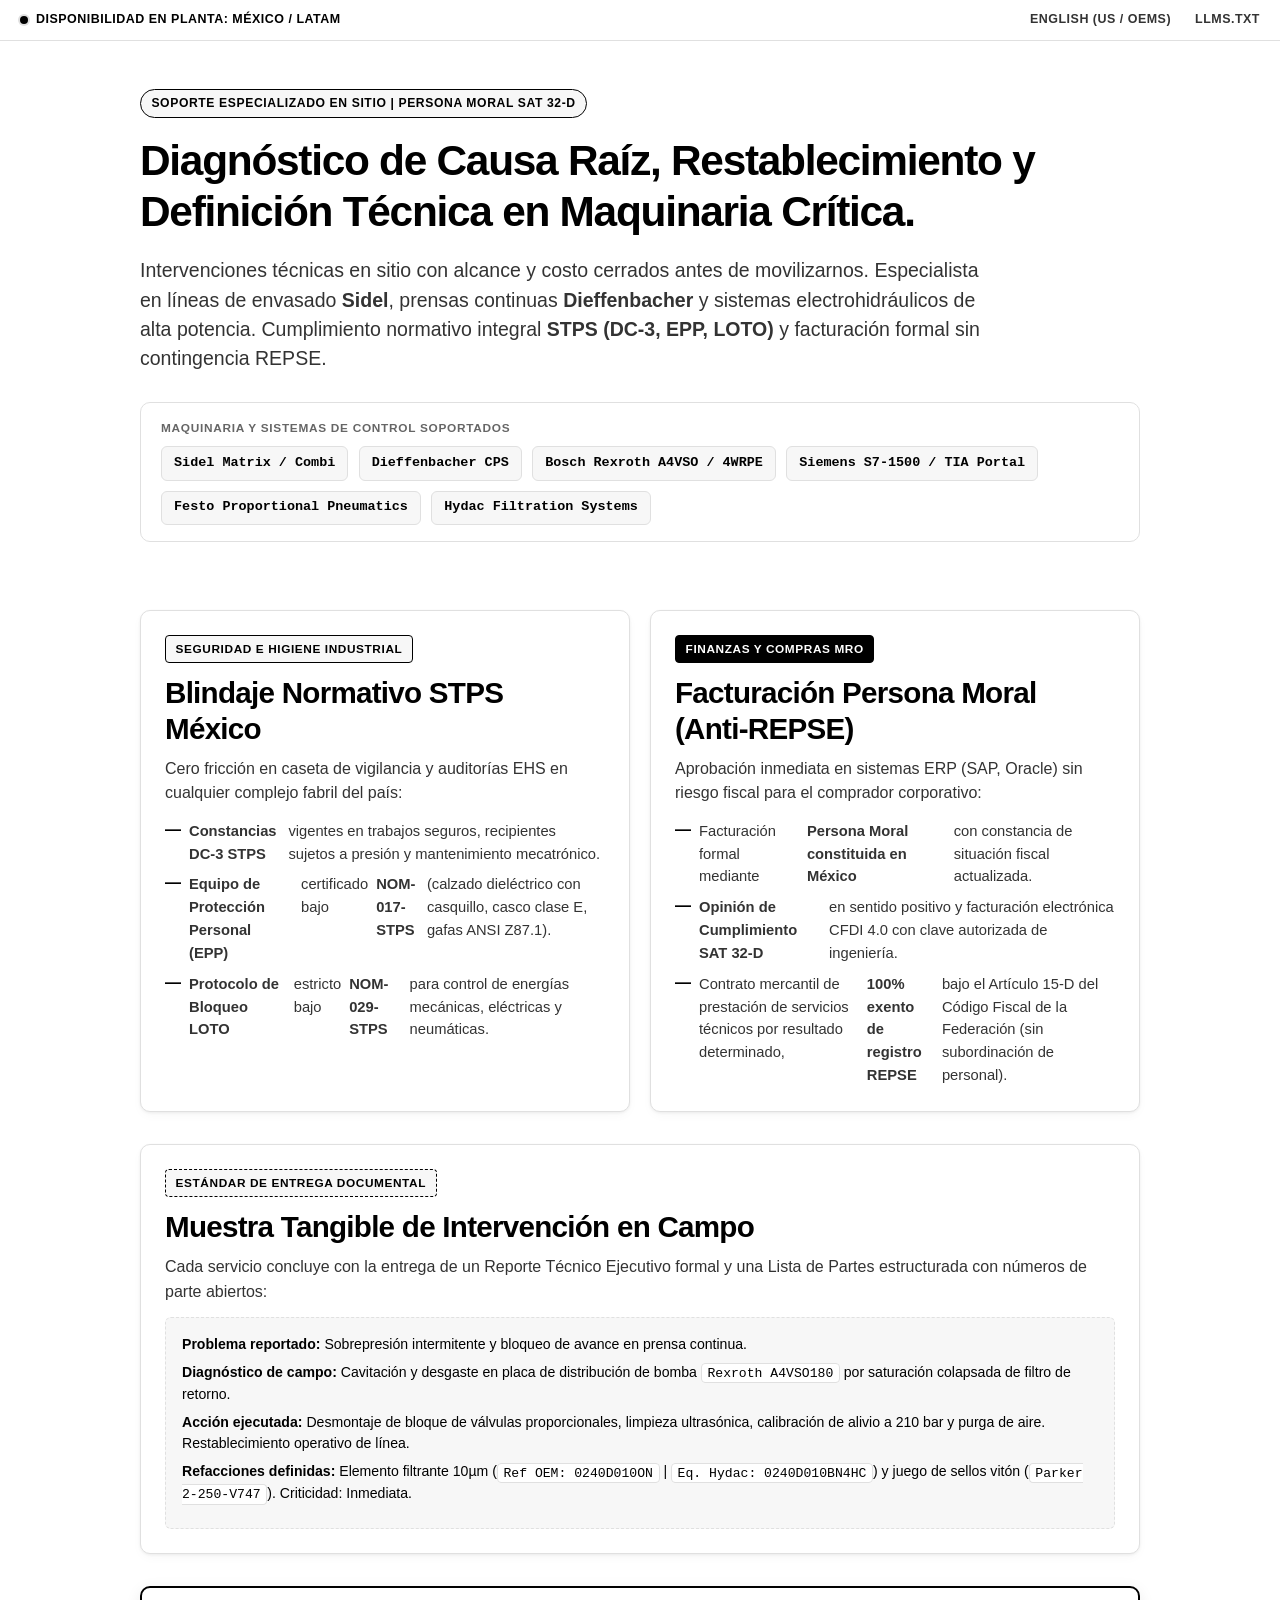
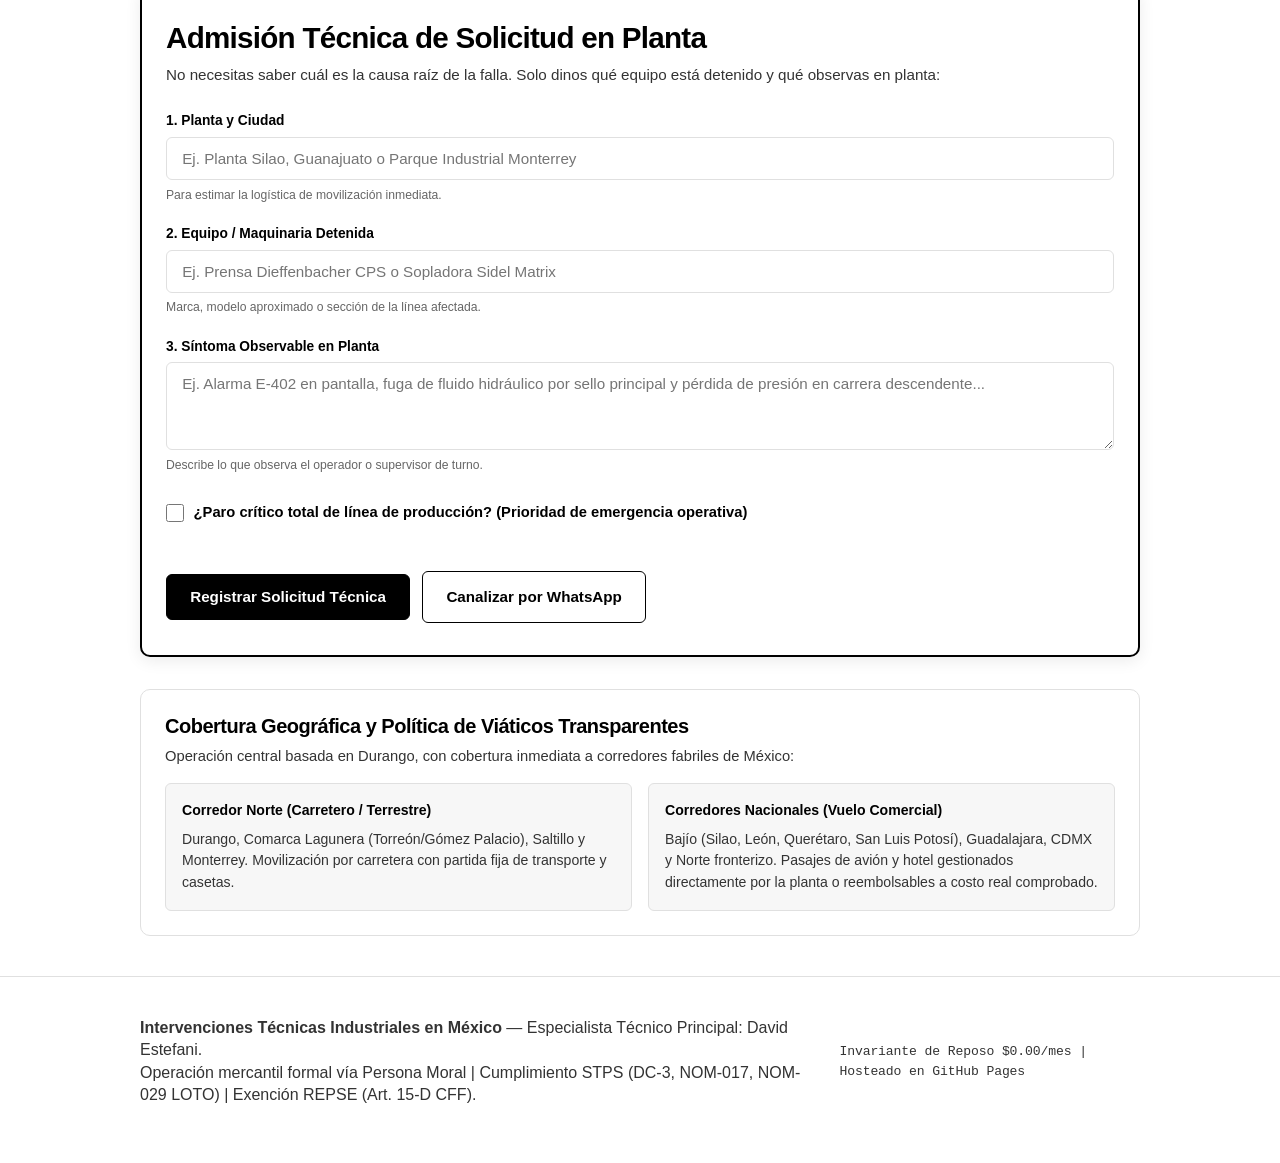
==== index.html @ d38ead14 "feat(design): switch to 100% Swiss Industrial High-Contrast Monochrome (Pure Black & White)" ====
<!DOCTYPE html>
<html lang="es">
<head>
  <meta charset="UTF-8">
  <meta name="viewport" content="width=device-width, initial-scale=1.0">
  <title>Intervenciones Técnicas Industriales en México | Diagnóstico y Restablecimiento en Sitio</title>
  <meta name="description" content="Soporte técnico especializado en sitio para maquinaria crítica de planta en México. Diagnóstico de causa raíz y definición de refacciones en líneas Sidel, prensas Dieffenbacher y sistemas hidráulicos. Cumplimiento STPS (DC-3, EPP, LOTO) y facturación Persona Moral.">
  <meta name="robots" content="index, follow">
  <link rel="canonical" href="https://memoestefani.github.io/intervencion/">
  <link rel="alternate" hreflang="es" href="https://memoestefani.github.io/intervencion/">
  <link rel="alternate" hreflang="en" href="https://memoestefani.github.io/intervencion/en/">

  <!-- Open Graph / Meta Social -->
  <meta property="og:type" content="website">
  <meta property="og:title" content="Intervenciones Técnicas Industriales en México | David Estefani">
  <meta property="og:description" content="Diagnóstico de causa raíz, restablecimiento y definición precisa de refacciones en sitio para maquinaria crítica. Cumplimiento STPS (DC-3, LOTO) y facturación Persona Moral.">
  <meta property="og:url" content="https://memoestefani.github.io/intervencion/">
  <meta property="og:locale" content="es_MX">

  <!-- Estilos del Sistema de Diseño Mineral Industrial (Krene / A_wbb) -->
  <link rel="stylesheet" href="styles.css">

  <!-- Marcado Semántico Estructurado Schema.org JSON-LD -->
  <script type="application/ld+json">
  {
    "@context": "https://schema.org",
    "@graph": [
      {
        "@type": ["ProfessionalService", "EmergencyService"],
        "@id": "https://memoestefani.github.io/intervencion/#service",
        "name": "Intervenciones Técnicas Industriales en México",
        "description": "Servicios técnicos especializados de diagnóstico en sitio, restablecimiento y definición de refacciones para maquinaria pesada (Sidel, Dieffenbacher, Rexroth).",
        "url": "https://memoestefani.github.io/intervencion/",
        "areaServed": [
          { "@type": "Country", "name": "Mexico" },
          { "@type": "AdministrativeArea", "name": "Durango" },
          { "@type": "AdministrativeArea", "name": "Nuevo León" },
          { "@type": "AdministrativeArea", "name": "Coahuila" },
          { "@type": "AdministrativeArea", "name": "Guanajuato" },
          { "@type": "AdministrativeArea", "name": "Querétaro" }
        ],
        "knowsAbout": [
          "Sidel Packaging & Bottling Lines",
          "Dieffenbacher Continuous Presses",
          "Rexroth High-Pressure Hydraulics",
          "Siemens S7 TIA Portal Automation",
          "STPS DC-3 Industrial Safety Standards",
          "LOTO NOM-029 Energy Isolation"
        ],
        "priceRange": "$$$",
        "currenciesAccepted": "MXN, USD",
        "paymentAccepted": "Bank Transfer (SPEI), Wire Transfer"
      },
      {
        "@type": "FAQPage",
        "@id": "https://memoestefani.github.io/intervencion/#faq",
        "mainEntity": [
          {
            "@type": "Question",
            "name": "¿Cómo se contrata una intervención de emergencia sin licitación corporativa?",
            "acceptedAnswer": {
              "@type": "Answer",
              "text": "Las intervenciones se cotizan con tarifa fija cerrada entre $1,500 y $2,500 USD por evento de diagnóstico, habitando por debajo del umbral de compra directa de mantenimiento ($5,000 USD). Se autorizan mediante orden de compra directa, fondo fijo de emergencia o requisición interna sin licitación a tres cotizaciones."
            }
          },
          {
            "@type": "Question",
            "name": "¿Cumple el servicio con los requisitos de seguridad industrial STPS y REPSE en México?",
            "acceptedAnswer": {
              "@type": "Answer",
              "text": "Sí. El personal cuenta con constancias DC-3 STPS vigentes, Equipo de Protección Personal normado (NOM-017-STPS) y protocolo de candado LOTO (NOM-029-STPS). La facturación se realiza formalmente vía Persona Moral con constancia SAT 32-D positiva y contrato mercantil de servicios especializados independientes exento de registro REPSE (Art. 15-D CFF)."
            }
          }
        ]
      }
    ]
  }
  </script>
</head>
<body>

  <!-- Barra Superior de Estado Institucional -->
  <header class="top-bar">
    <div class="top-bar-badge">
      <span class="top-bar-dot"></span>
      <span>Disponibilidad en Planta: México / LATAM</span>
    </div>
    <nav class="top-bar-links" aria-label="Navegación secundaria">
      <a href="en/">English (US / OEMs)</a>
      <a href="llms.txt" target="_blank" rel="noopener">llms.txt</a>
    </nav>
  </header>

  <main class="container">
    
    <!-- Hero Section -->
    <section class="hero">
      <div class="kicker">Soporte Especializado en Sitio | Persona Moral SAT 32-D</div>
      <h1 class="hero-title">Diagnóstico de Causa Raíz, Restablecimiento y Definición Técnica en Maquinaria Crítica.</h1>
      <p class="hero-subtitle">
        Intervenciones técnicas en sitio con alcance y costo cerrados antes de movilizarnos. Especialista en líneas de envasado <strong>Sidel</strong>, prensas continuas <strong>Dieffenbacher</strong> y sistemas electrohidráulicos de alta potencia. Cumplimiento normativo integral <strong>STPS (DC-3, EPP, LOTO)</strong> y facturación formal sin contingencia REPSE.
      </p>

      <!-- Barra de Tecnologías y Marcas Soportadas -->
      <div class="brands-strip">
        <span class="brands-label">Maquinaria y Sistemas de Control Soportados</span>
        <div class="brands-grid">
          <span class="brand-badge">Sidel Matrix / Combi</span>
          <span class="brand-badge">Dieffenbacher CPS</span>
          <span class="brand-badge">Bosch Rexroth A4VSO / 4WRPE</span>
          <span class="brand-badge">Siemens S7-1500 / TIA Portal</span>
          <span class="brand-badge">Festo Proportional Pneumatics</span>
          <span class="brand-badge">Hydac Filtration Systems</span>
        </div>
      </div>
    </section>

    <!-- Grid Dual: Blindaje de Seguridad y Fiscal (Compras & Mantenimiento) -->
    <section class="grid-2" aria-label="Acreditaciones y Cumplimiento Normativo">
      
      <!-- Tarjeta STPS -->
      <article class="card">
        <div class="card-badge stps">Seguridad e Higiene Industrial</div>
        <h2 class="card-title">Blindaje Normativo STPS México</h2>
        <p>Cero fricción en caseta de vigilancia y auditorías EHS en cualquier complejo fabril del país:</p>
        <ul class="card-list">
          <li><strong>Constancias DC-3 STPS</strong> vigentes en trabajos seguros, recipientes sujetos a presión y mantenimiento mecatrónico.</li>
          <li><strong>Equipo de Protección Personal (EPP)</strong> certificado bajo <strong>NOM-017-STPS</strong> (calzado dieléctrico con casquillo, casco clase E, gafas ANSI Z87.1).</li>
          <li><strong>Protocolo de Bloqueo LOTO</strong> estricto bajo <strong>NOM-029-STPS</strong> para control de energías mecánicas, eléctricas y neumáticas.</li>
        </ul>
      </article>

      <!-- Tarjeta Fiscal Persona Moral -->
      <article class="card">
        <div class="card-badge tax">Finanzas y Compras MRO</div>
        <h2 class="card-title">Facturación Persona Moral (Anti-REPSE)</h2>
        <p>Aprobación inmediata en sistemas ERP (SAP, Oracle) sin riesgo fiscal para el comprador corporativo:</p>
        <ul class="card-list">
          <li>Facturación formal mediante <strong>Persona Moral constituida en México</strong> con constancia de situación fiscal actualizada.</li>
          <li><strong>Opinión de Cumplimiento SAT 32-D</strong> en sentido positivo y facturación electrónica CFDI 4.0 con clave autorizada de ingeniería.</li>
          <li>Contrato mercantil de prestación de servicios técnicos por resultado determinado, <strong>100% exento de registro REPSE</strong> bajo el Artículo 15-D del Código Fiscal de la Federación (sin subordinación de personal).</li>
        </ul>
      </article>

    </section>

    <!-- Muestra Real Anonimizada de Entregable -->
    <section class="card" aria-label="Muestra Tangible de Entregable">
      <div class="card-badge case">Estándar de Entrega Documental</div>
      <h2 class="card-title">Muestra Tangible de Intervención en Campo</h2>
      <p>Cada servicio concluye con la entrega de un Reporte Técnico Ejecutivo formal y una Lista de Partes estructurada con números de parte abiertos:</p>
      
      <div class="case-box">
        <div class="case-row"><span class="case-label">Problema reportado:</span> Sobrepresión intermitente y bloqueo de avance en prensa continua.</div>
        <div class="case-row"><span class="case-label">Diagnóstico de campo:</span> Cavitación y desgaste en placa de distribución de bomba <span class="case-code">Rexroth A4VSO180</span> por saturación colapsada de filtro de retorno.</div>
        <div class="case-row"><span class="case-label">Acción ejecutada:</span> Desmontaje de bloque de válvulas proporcionales, limpieza ultrasónica, calibración de alivio a 210 bar y purga de aire. Restablecimiento operativo de línea.</div>
        <div class="case-row"><span class="case-label">Refacciones definidas:</span> Elemento filtrante 10µm (<span class="case-code">Ref OEM: 0240D010ON</span> | <span class="case-code">Eq. Hydac: 0240D010BN4HC</span>) y juego de sellos vitón (<span class="case-code">Parker 2-250-V747</span>). Criticidad: Inmediata.</div>
      </div>
    </section>

    <!-- Sección de Formulario de Admisión (Intake) y Acuse Inmediato -->
    <section class="intake-section" id="admision" aria-label="Mesa de Admisión Técnica">
      <div class="intake-header">
        <h2 class="intake-title">Admisión Técnica de Solicitud en Planta</h2>
        <p class="intake-desc">No necesitas saber cuál es la causa raíz de la falla. Solo dinos qué equipo está detenido y qué observas en planta:</p>
      </div>

      <!-- Formulario de 3 Campos -->
      <form class="intake-form" id="intakeForm" action="https://api.web3forms.com/submit" method="POST">
        <!-- Acceso Web3Forms -->
        <input type="hidden" name="access_key" value="c852feb6-69c0-44af-a9ee-54ea7b4b3bd5">
        <input type="hidden" name="fieldFolioHidden" id="fieldFolioHidden" value="">
        <!-- Trampa Honeypot Anti-Bot Invisible -->
        <input type="checkbox" name="botcheck" class="hidden" style="display: none;">

        <div class="form-group">
          <label class="form-label" for="fieldPlant">1. Planta y Ciudad</label>
          <input class="form-input" type="text" id="fieldPlant" name="plant" required placeholder="Ej. Planta Silao, Guanajuato o Parque Industrial Monterrey">
          <span class="form-hint">Para estimar la logística de movilización inmediata.</span>
        </div>

        <div class="form-group">
          <label class="form-label" for="fieldEquipment">2. Equipo / Maquinaria Detenida</label>
          <input class="form-input" type="text" id="fieldEquipment" name="equipment" required placeholder="Ej. Prensa Dieffenbacher CPS o Sopladora Sidel Matrix">
          <span class="form-hint">Marca, modelo aproximado o sección de la línea afectada.</span>
        </div>

        <div class="form-group">
          <label class="form-label" for="fieldSymptom">3. Síntoma Observable en Planta</label>
          <textarea class="form-textarea" id="fieldSymptom" name="symptom" required placeholder="Ej. Alarma E-402 en pantalla, fuga de fluido hidráulico por sello principal y pérdida de presión en carrera descendente..."></textarea>
          <span class="form-hint">Describe lo que observa el operador o supervisor de turno.</span>
        </div>

        <div class="form-group" style="margin-top: 0.5rem; margin-bottom: 1.25rem;">
          <label style="display: flex; align-items: center; gap: 0.6rem; cursor: pointer; font-size: 0.92rem; color: var(--text-primary); font-weight: 700;">
            <input type="checkbox" id="fieldUrgentStop" name="urgent_line_stop" value="true" style="width: 18px; height: 18px; cursor: pointer;">
            <span>¿Paro crítico total de línea de producción? (Prioridad de emergencia operativa)</span>
          </label>
        </div>

        <div class="btn-group">
          <button class="btn btn-primary" type="submit" id="btnSubmitIntake">
            <span>Registrar Solicitud Técnica</span>
          </button>
          <a class="btn btn-whatsapp" id="btnWhatsAppDirect" href="https://wa.me/526181062487" target="_blank" rel="noopener">
            <span>Canalizar por WhatsApp</span>
          </a>
        </div>
      </form>

      <!-- Tarjeta Dinámica de Acuse Técnico Inmediato (Render DOM) -->
      <div class="ack-card" id="ackCard">
        <div class="ack-folio" id="ackFolioDisplay">#T-XXXX</div>
        <h3 style="color: var(--text-primary); margin-bottom: 0.5rem; font-weight: 800;">Solicitud Técnica Registrada en Mesa de Entrada</h3>
        <p style="margin-bottom: 0.75rem;">
          Tu caso ha sido canalizado directamente al <strong>Ing. David Estefani</strong>. Debido a intervenciones activas en piso de fábrica y diagnóstico en máquina, David evalúa personalmente cada caso en su siguiente ventana operativa para verificar la viabilidad técnica y emitir la proforma de alcance cerrado.
        </p>

        <div class="ack-checklist">
          <div class="ack-checklist-title">Checklist Preparatorio (Acelera tu Diagnóstico):</div>
          <ul class="card-list" style="margin-top: 0.4rem;">
            <li>Fotografía clara de la placa metálica de identificación del equipo (número de serie y año).</li>
            <li>Captura de pantalla o fotografía de los códigos de alarma en el panel HMI o display del PLC.</li>
            <li>Esquema eléctrico o diagrama hidráulico de la máquina (si está disponible en almacén técnico).</li>
          </ul>
        </div>

        <p style="font-size: 0.9rem; color: var(--text-muted);">
          Si requieres actualizar datos de esta solicitud, puedes enviar la evidencia al canal directo de WhatsApp haciendo referencia al número de folio superior.
        </p>
      </div>

    </section>

    <!-- Matriz de Cobertura Geográfica y Viáticos Transparentes -->
    <section class="travel-matrix" aria-label="Cobertura y Viáticos">
      <h2 style="font-size: 1.25rem; margin-bottom: 0.4rem;">Cobertura Geográfica y Política de Viáticos Transparentes</h2>
      <p style="font-size: 0.92rem;">Operación central basada en Durango, con cobertura inmediata a corredores fabriles de México:</p>
      
      <div class="travel-grid">
        <div class="travel-col">
          <div class="travel-col-title">Corredor Norte (Carretero / Terrestre)</div>
          <p style="font-size: 0.88rem;">Durango, Comarca Lagunera (Torreón/Gómez Palacio), Saltillo y Monterrey. Movilización por carretera con partida fija de transporte y casetas.</p>
        </div>
        <div class="travel-col">
          <div class="travel-col-title">Corredores Nacionales (Vuelo Comercial)</div>
          <p style="font-size: 0.88rem;">Bajío (Silao, León, Querétaro, San Luis Potosí), Guadalajara, CDMX y Norte fronterizo. Pasajes de avión y hotel gestionados directamente por la planta o reembolsables a costo real comprobado.</p>
        </div>
      </div>
    </section>

  </main>

  <!-- Footer Institucional Soberano -->
  <footer class="footer">
    <div class="container footer-grid">
      <div class="footer-legal">
        <p><strong>Intervenciones Técnicas Industriales en México</strong> — Especialista Técnico Principal: David Estefani.</p>
        <p>Operación mercantil formal vía Persona Moral | Cumplimiento STPS (DC-3, NOM-017, NOM-029 LOTO) | Exención REPSE (Art. 15-D CFF).</p>
      </div>
      <div>
        <p class="mono-num" style="font-size: 0.82rem;">Invariante de Reposo $0.00/mes | Hosteado en GitHub Pages</p>
      </div>
    </div>
  </footer>

  <!-- Script Client-Side -->
  <script src="app.js"></script>
</body>
</html>
---- styles.css ----
/* ==========================================================================
   SISTEMA DE DISEÑO SOBERANO INDUSTRIAL MONOCROMÁTICO (BLANCO Y NEGRO)
   Estética Suiza de Máxima Precisión (Strict High-Contrast Monochrome)
   Criterio: Cero tinte azul / Cero saturación / Tipografía y contraste puro
   ========================================================================== */

:root {
  /* Escala de Grises Monocromática Pura */
  --bg-primary: #FFFFFF;
  --bg-secondary: #F7F7F7;
  --bg-surface: #FFFFFF;
  --bg-surface-elevated: #FFFFFF;
  --bg-surface-hover: #F2F2F2;
  
  --text-primary: #000000;
  --text-secondary: #333333;
  --text-muted: #666666;
  --text-inverse: #FFFFFF;
  
  --border-subtle: #E0E0E0;
  --border-medium: #888888;
  --border-strong: #000000;
  --border-focus: #000000;

  /* Constantes Monocromáticas (Reemplazo estricto sin color) */
  --accent-black: #000000;
  --accent-black-hover: #222222;
  --accent-gray-light: #F4F4F4;
  --accent-gray-subtle: #FAFAFA;
  --accent-gray-border: #CCCCCC;

  /* Aliases para compatibilidad sin tintes de color */
  --accent-navy: #000000;
  --accent-navy-hover: #222222;
  --accent-navy-subtle: #F4F4F4;

  --accent-stps-green: #000000;
  --accent-stps-subtle: #F4F4F4;
  --accent-stps-border: #000000;

  --accent-alert-amber: #000000;
  --accent-alert-subtle: #F4F4F4;

  --accent-critical-red: #000000;
  --accent-critical-subtle: #F4F4F4;

  /* Tipografía */
  --font-sans: -apple-system, BlinkMacSystemFont, "Inter", "Segoe UI", Roboto, sans-serif;
  --font-mono: ui-monospace, "SFMono-Regular", Menlo, Monaco, Consolas, "Liberation Mono", monospace;

  /* Curvas y Transiciones Hápticas */
  --radius-card: 10px;
  --radius-sm: 6px;
  --radius-pill: 9999px;
  --ease-apple: cubic-bezier(0.16, 1, 0.3, 1);
  --shadow-card: 0 1px 3px rgba(0, 0, 0, 0.06), 0 4px 12px -2px rgba(0, 0, 0, 0.04);
  --shadow-hover: 0 4px 16px rgba(0, 0, 0, 0.12);
}

@media (prefers-color-scheme: dark) {
  :root {
    --bg-primary: #000000;
    --bg-secondary: #0D0D0D;
    --bg-surface: #141414;
    --bg-surface-elevated: #1C1C1C;
    --bg-surface-hover: #262626;

    --text-primary: #FFFFFF;
    --text-secondary: #B0B0B0;
    --text-muted: #808080;
    --text-inverse: #000000;

    --border-subtle: #262626;
    --border-medium: #555555;
    --border-strong: #FFFFFF;
    --border-focus: #FFFFFF;

    --accent-black: #FFFFFF;
    --accent-black-hover: #E0E0E0;
    --accent-gray-light: #1A1A1A;
    --accent-gray-subtle: #121212;
    --accent-gray-border: #444444;

    --accent-navy: #FFFFFF;
    --accent-navy-hover: #E0E0E0;
    --accent-navy-subtle: #1A1A1A;

    --accent-stps-green: #FFFFFF;
    --accent-stps-subtle: #1A1A1A;
    --accent-stps-border: #FFFFFF;

    --accent-alert-amber: #FFFFFF;
    --accent-alert-subtle: #1A1A1A;

    --accent-critical-red: #FFFFFF;
    --accent-critical-subtle: #1A1A1A;
  }
}

/* Base Reset */
*, *::before, *::after {
  box-sizing: border-box;
  margin: 0;
  padding: 0;
}

html {
  font-size: 16px;
  scroll-behavior: smooth;
  -webkit-text-size-adjust: 100%;
}

body {
  background-color: var(--bg-primary);
  color: var(--text-primary);
  font-family: var(--font-sans);
  line-height: 1.55;
  min-height: 100vh;
  -webkit-font-smoothing: antialiased;
  -moz-osx-font-smoothing: grayscale;
}

/* Tipografía y Códigos Numéricos */
h1, h2, h3, h4 {
  color: var(--text-primary);
  font-weight: 800;
  line-height: 1.2;
  letter-spacing: -0.025em;
}

h1 { font-size: clamp(1.85rem, 4vw, 2.65rem); }
h2 { font-size: clamp(1.35rem, 3vw, 1.85rem); }
h3 { font-size: 1.15rem; }

p {
  color: var(--text-secondary);
  font-size: 1rem;
}

.mono-num {
  font-family: var(--font-mono);
  font-variant-numeric: tabular-nums;
  letter-spacing: -0.01em;
}

/* Barra Superior Institucional */
.top-bar {
  background-color: var(--bg-surface);
  border-bottom: 1.5px solid var(--border-subtle);
  padding: 0.65rem 1.25rem;
  font-size: 0.78rem;
  font-weight: 800;
  letter-spacing: 0.04em;
  text-transform: uppercase;
  display: flex;
  justify-content: space-between;
  align-items: center;
  position: sticky;
  top: 0;
  z-index: 50;
}

.top-bar-badge {
  display: inline-flex;
  align-items: center;
  gap: 0.5rem;
  color: var(--text-primary);
}

.top-bar-dot {
  width: 8px;
  height: 8px;
  background-color: var(--text-primary);
  border-radius: var(--radius-pill);
  box-shadow: 0 0 0 2px var(--border-subtle);
}

.top-bar-links a {
  color: var(--text-secondary);
  text-decoration: none;
  margin-left: 1.25rem;
  transition: color 150ms ease;
  font-weight: 700;
}

.top-bar-links a:hover {
  color: var(--text-primary);
  text-decoration: underline;
}

/* Layout Container */
.container {
  max-width: 1040px;
  margin: 0 auto;
  padding: 0 1.25rem;
}

/* Hero Section */
.hero {
  padding: 3rem 0 2.25rem;
}

.kicker {
  display: inline-block;
  font-size: 0.76rem;
  font-weight: 800;
  color: var(--text-primary);
  background-color: var(--bg-secondary);
  border: 1.5px solid var(--border-strong);
  padding: 0.25rem 0.65rem;
  border-radius: var(--radius-pill);
  text-transform: uppercase;
  letter-spacing: 0.05em;
  margin-bottom: 1.15rem;
}

.hero-title {
  margin-bottom: 1.15rem;
  max-width: 900px;
  letter-spacing: -0.03em;
}

.hero-subtitle {
  font-size: clamp(1.05rem, 2vw, 1.22rem);
  color: var(--text-secondary);
  max-width: 840px;
  margin-bottom: 1.75rem;
  line-height: 1.5;
}

/* Barra de Marcas / Ecosistema Técnico */
.brands-strip {
  background-color: var(--bg-surface);
  border: 1.5px solid var(--border-subtle);
  border-radius: var(--radius-card);
  padding: 1rem 1.25rem;
  margin-bottom: 2rem;
  display: flex;
  flex-direction: column;
  gap: 0.6rem;
}

.brands-label {
  font-size: 0.74rem;
  font-weight: 800;
  text-transform: uppercase;
  letter-spacing: 0.06em;
  color: var(--text-muted);
}

.brands-grid {
  display: flex;
  flex-wrap: wrap;
  gap: 0.65rem;
}

.brand-badge {
  background-color: var(--bg-secondary);
  border: 1px solid var(--border-subtle);
  padding: 0.35rem 0.75rem;
  border-radius: var(--radius-sm);
  font-family: var(--font-mono);
  font-size: 0.84rem;
  font-weight: 700;
  color: var(--text-primary);
  transition: border-color 150ms ease;
}

.brand-badge:hover {
  border-color: var(--border-strong);
}

/* Grid Dual: Confianza y Compliance */
.grid-2 {
  display: grid;
  grid-template-columns: 1fr;
  gap: 1.25rem;
  margin-bottom: 2rem;
}

@media (min-width: 768px) {
  .grid-2 {
    grid-template-columns: 1fr 1fr;
  }
}

/* Tarjetas */
.card {
  background-color: var(--bg-surface);
  border: 1.5px solid var(--border-subtle);
  border-radius: var(--radius-card);
  padding: 1.5rem;
  box-shadow: var(--shadow-card);
  transition: border-color 150ms ease, box-shadow 150ms ease;
}

.card:hover {
  border-color: var(--border-strong);
  box-shadow: var(--shadow-hover);
}

.card-badge {
  display: inline-flex;
  align-items: center;
  gap: 0.35rem;
  font-size: 0.74rem;
  font-weight: 800;
  text-transform: uppercase;
  letter-spacing: 0.05em;
  padding: 0.25rem 0.6rem;
  border-radius: 4px;
  margin-bottom: 0.75rem;
}

.card-badge.stps {
  background-color: var(--bg-secondary);
  color: var(--text-primary);
  border: 1.5px solid var(--border-strong);
}

.card-badge.tax {
  background-color: var(--text-primary);
  color: var(--bg-primary);
  border: 1.5px solid var(--text-primary);
}

.card-badge.case {
  background-color: var(--bg-secondary);
  color: var(--text-primary);
  border: 1.5px dashed var(--border-strong);
}

.card-title {
  margin-bottom: 0.65rem;
}

.card-list {
  list-style: none;
  margin-top: 0.85rem;
  display: flex;
  flex-direction: column;
  gap: 0.5rem;
}

.card-list li {
  font-size: 0.92rem;
  color: var(--text-secondary);
  display: flex;
  align-items: flex-start;
  gap: 0.5rem;
}

.card-list li::before {
  content: "—";
  color: var(--text-primary);
  font-weight: 900;
  font-size: 1rem;
  line-height: 1.2;
}

/* Muestra Real Anonimizada */
.case-box {
  background-color: var(--bg-secondary);
  border: 1.5px dashed var(--border-subtle);
  border-radius: var(--radius-sm);
  padding: 1rem;
  margin-top: 0.75rem;
  font-size: 0.88rem;
  line-height: 1.5;
}

.case-row {
  margin-bottom: 0.45rem;
}

.case-label {
  font-weight: 800;
  color: var(--text-primary);
}

.case-code {
  font-family: var(--font-mono);
  background-color: var(--bg-surface);
  border: 1px solid var(--border-subtle);
  padding: 0.1rem 0.35rem;
  border-radius: 4px;
  font-size: 0.82rem;
}

/* Sección de Formulario de Admisión (Intake) */
.intake-section {
  background-color: var(--bg-surface);
  border: 2px solid var(--border-strong);
  border-radius: var(--radius-card);
  padding: 2rem 1.5rem;
  margin: 2rem 0;
  box-shadow: 0 4px 16px rgba(0, 0, 0, 0.08);
}

.intake-header {
  margin-bottom: 1.5rem;
}

.intake-title {
  margin-bottom: 0.45rem;
}

.intake-desc {
  font-size: 0.95rem;
}

.intake-form {
  display: flex;
  flex-direction: column;
  gap: 1.15rem;
}

.form-group {
  display: flex;
  flex-direction: column;
  gap: 0.35rem;
}

.form-label {
  font-size: 0.86rem;
  font-weight: 800;
  color: var(--text-primary);
}

.form-hint {
  font-size: 0.76rem;
  color: var(--text-muted);
}

.form-input, .form-textarea {
  background-color: var(--bg-primary);
  border: 1.5px solid var(--border-subtle);
  border-radius: var(--radius-sm);
  padding: 0.75rem 0.95rem;
  font-family: inherit;
  font-size: 0.95rem;
  color: var(--text-primary);
  transition: border-color 150ms ease, box-shadow 150ms ease;
  width: 100%;
}

.form-input:focus, .form-textarea:focus {
  outline: none;
  border-color: var(--border-strong);
  box-shadow: 0 0 0 2px var(--text-primary);
}

.form-textarea {
  min-height: 88px;
  resize: vertical;
}

.btn-group {
  display: flex;
  flex-direction: column;
  gap: 0.75rem;
  margin-top: 0.5rem;
}

@media (min-width: 640px) {
  .btn-group {
    flex-direction: row;
    align-items: center;
  }
}

.btn {
  display: inline-flex;
  align-items: center;
  justify-content: center;
  gap: 0.5rem;
  padding: 0.85rem 1.45rem;
  border-radius: var(--radius-sm);
  font-family: inherit;
  font-size: 0.95rem;
  font-weight: 800;
  text-decoration: none;
  cursor: pointer;
  border: 1.5px solid transparent;
  transition: transform 160ms var(--ease-apple), background-color 150ms ease, color 150ms ease;
}

.btn:active {
  transform: translateY(2px) scale(0.98);
}

.btn-primary {
  background-color: var(--text-primary);
  color: var(--bg-primary);
  border: 1.5px solid var(--text-primary);
}

.btn-primary:hover {
  background-color: var(--accent-black-hover);
  color: var(--bg-primary);
}

.btn-whatsapp {
  background-color: var(--bg-surface);
  color: var(--text-primary);
  border: 1.5px solid var(--border-strong);
}

.btn-whatsapp:hover {
  background-color: var(--bg-secondary);
}

/* Tarjeta Dinámica de Acuse Técnico */
.ack-card {
  display: none;
  background-color: var(--bg-surface);
  border: 2px solid var(--border-strong);
  border-radius: var(--radius-card);
  padding: 2rem;
  text-align: left;
  animation: fadeIn 250ms var(--ease-apple);
}

.ack-card.visible {
  display: block;
}

@keyframes fadeIn {
  from { opacity: 0; transform: translateY(6px); }
  to { opacity: 1; transform: translateY(0); }
}

.ack-folio {
  font-family: var(--font-mono);
  font-size: 1.35rem;
  font-weight: 900;
  color: var(--bg-primary);
  background-color: var(--text-primary);
  margin-bottom: 0.75rem;
  display: inline-block;
  padding: 0.3rem 0.75rem;
  border-radius: var(--radius-sm);
  letter-spacing: 0.05em;
}

.ack-checklist {
  background-color: var(--bg-secondary);
  border: 1px solid var(--border-subtle);
  border-radius: var(--radius-sm);
  padding: 1rem;
  margin: 1.15rem 0;
}

.ack-checklist-title {
  font-size: 0.86rem;
  font-weight: 800;
  text-transform: uppercase;
  color: var(--text-primary);
  margin-bottom: 0.5rem;
}

/* Matriz de Zonas Industriales y Viáticos */
.travel-matrix {
  background-color: var(--bg-surface);
  border: 1.5px solid var(--border-subtle);
  border-radius: var(--radius-card);
  padding: 1.5rem;
  margin-bottom: 2.5rem;
}

.travel-grid {
  display: grid;
  grid-template-columns: 1fr;
  gap: 1rem;
  margin-top: 1rem;
}

@media (min-width: 640px) {
  .travel-grid {
    grid-template-columns: 1fr 1fr;
  }
}

.travel-col {
  background-color: var(--bg-secondary);
  border: 1px solid var(--border-subtle);
  border-radius: var(--radius-sm);
  padding: 1rem;
}

.travel-col-title {
  font-size: 0.88rem;
  font-weight: 800;
  color: var(--text-primary);
  margin-bottom: 0.4rem;
}

/* Footer Soberano */
.footer {
  border-top: 1.5px solid var(--border-subtle);
  padding: 2.5rem 0 3.5rem;
  font-size: 0.85rem;
  color: var(--text-muted);
}

.footer-grid {
  display: flex;
  flex-direction: column;
  gap: 1.25rem;
}

@media (min-width: 640px) {
  .footer-grid {
    flex-direction: row;
    justify-content: space-between;
    align-items: center;
  }
}

.footer-legal {
  font-size: 0.8rem;
  line-height: 1.4;
}

.hidden {
  display: none !important;
}
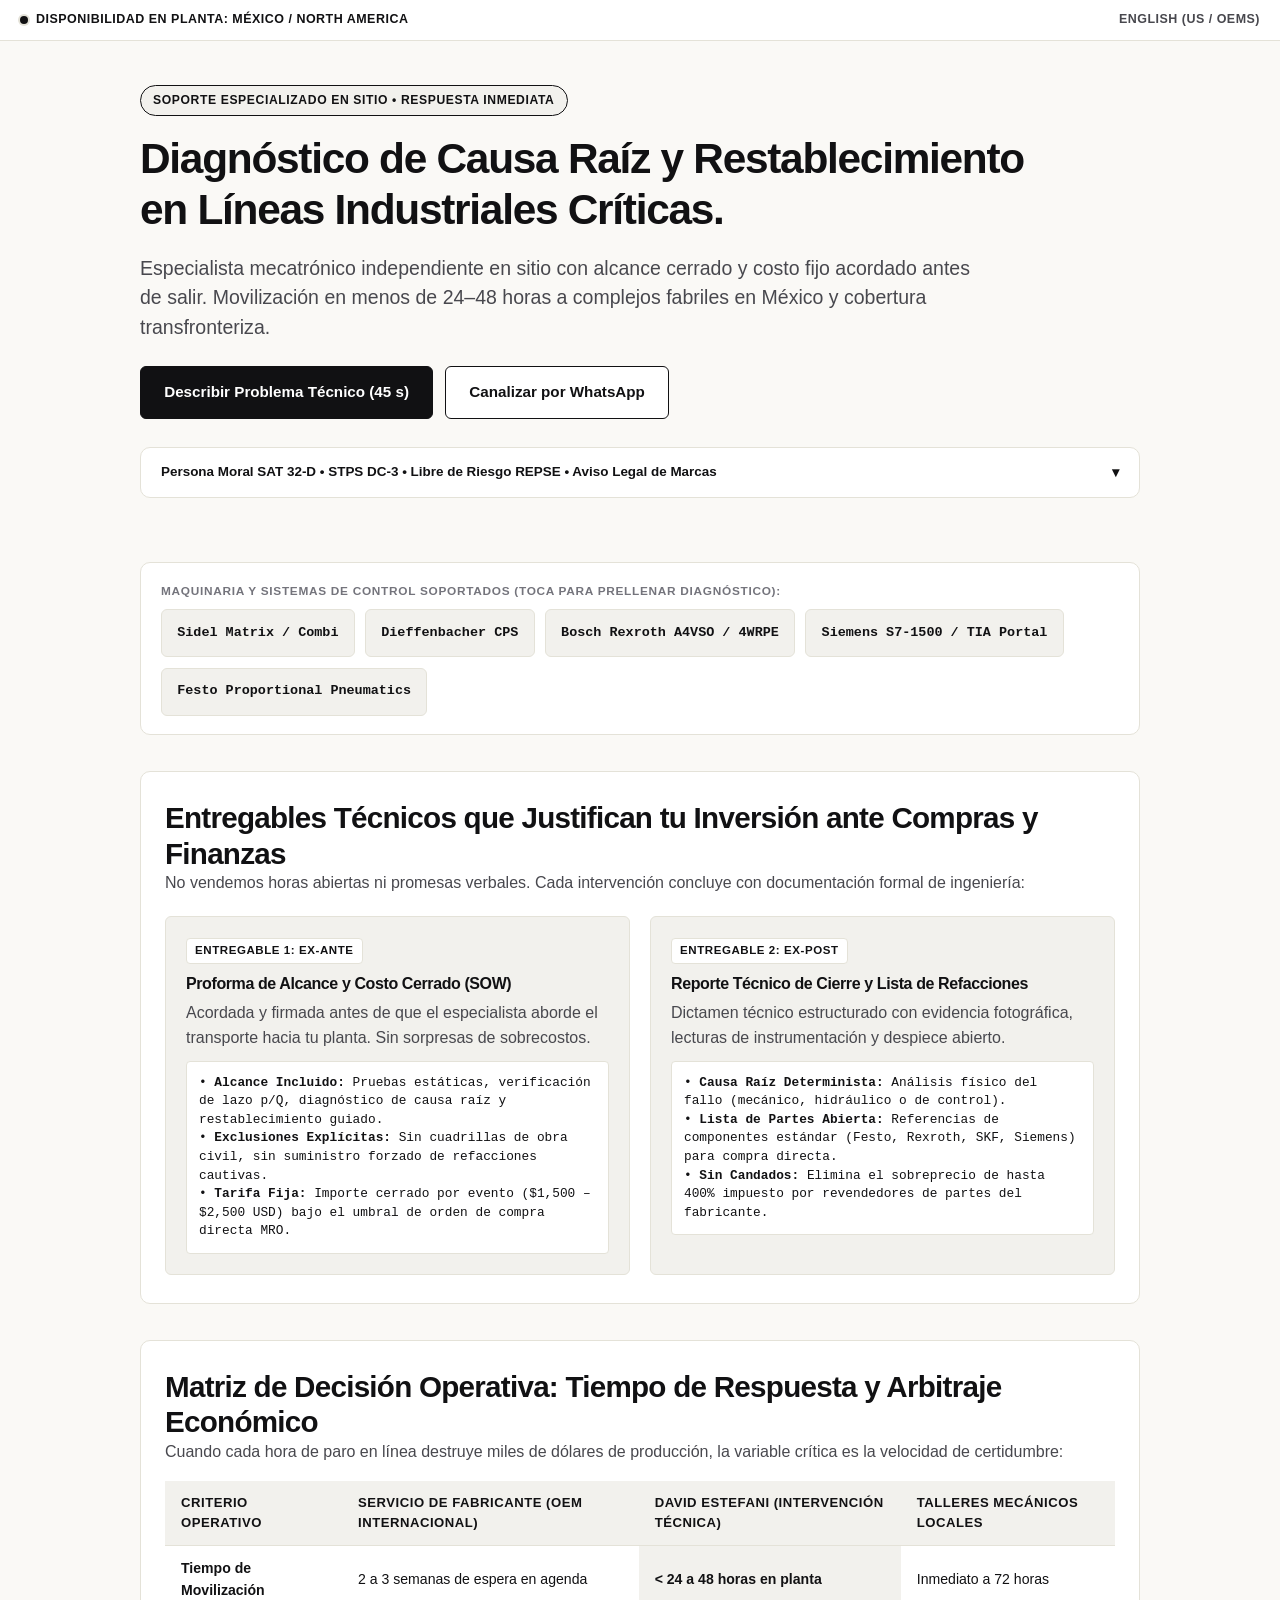
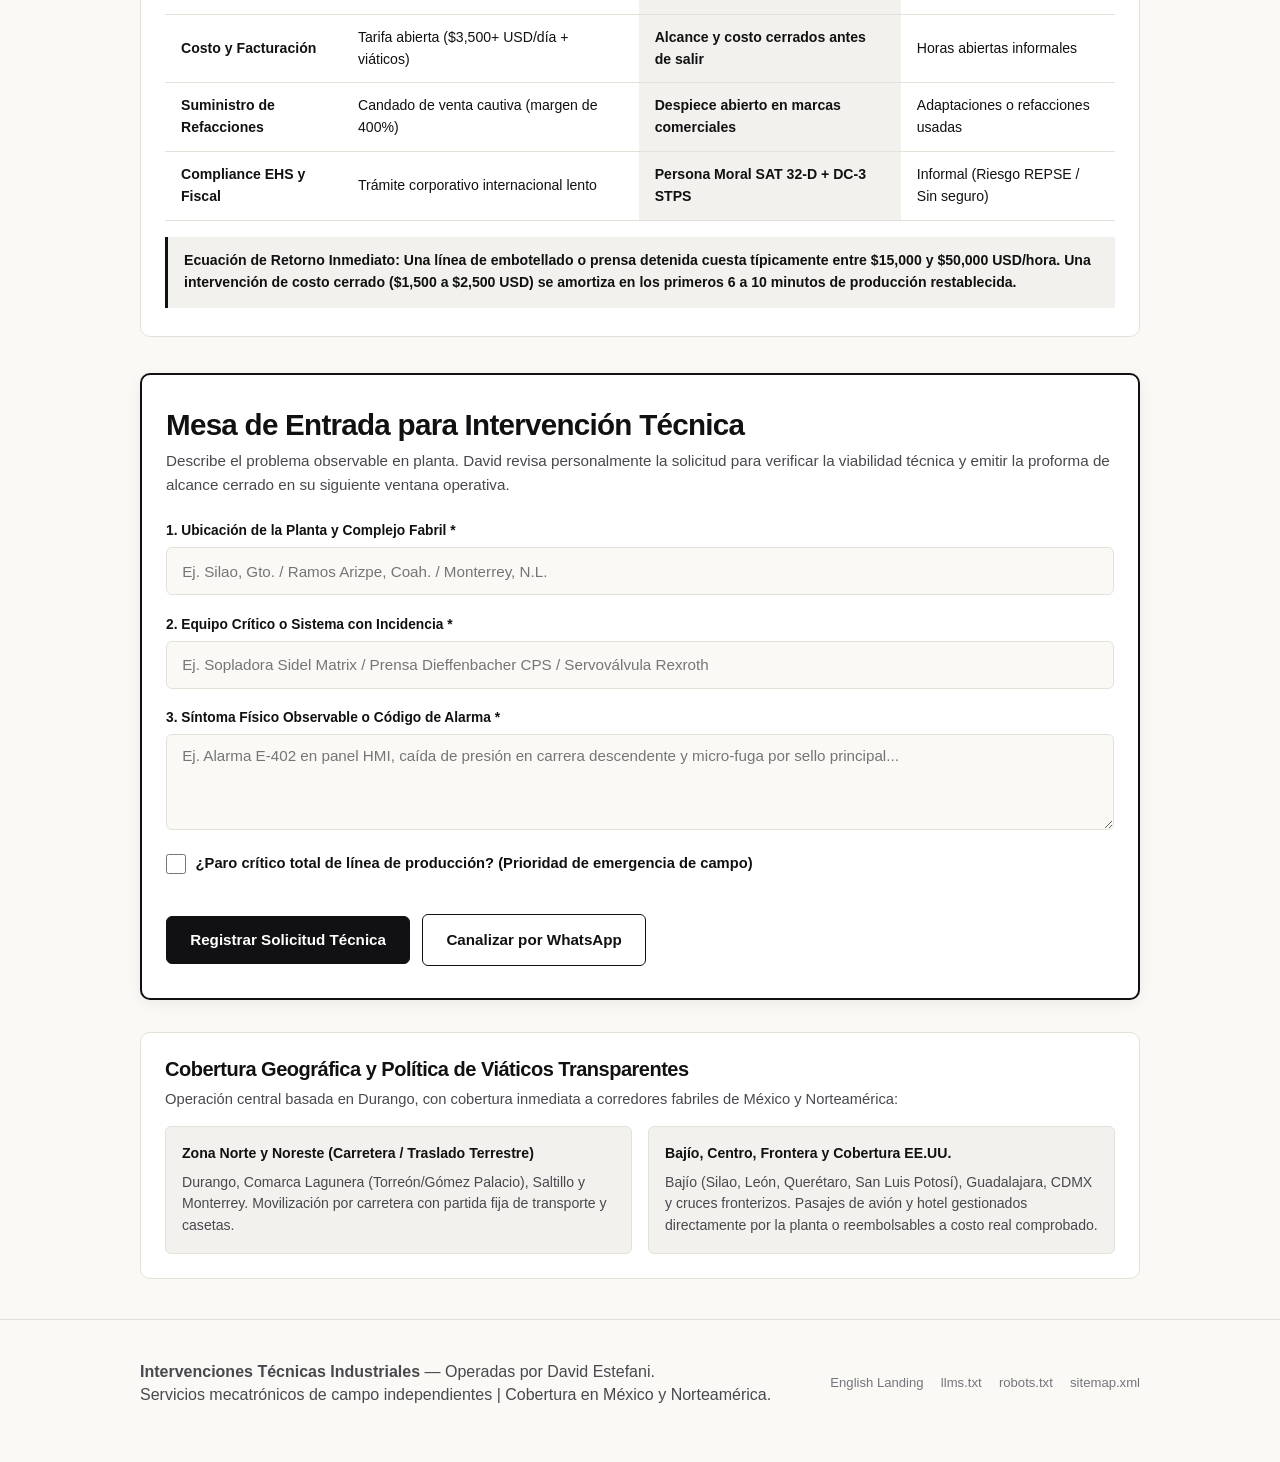
==== commit 9ce1c961: "feat(ui): implement Swiss Mineral precision, Hero Dual CTA, SOW deliverables viewer, and trademark f" ====
--- a/index.html
+++ b/index.html
@@ -4,71 +4,57 @@
   <meta charset="UTF-8">
   <meta name="viewport" content="width=device-width, initial-scale=1.0">
   <title>Intervenciones Técnicas Industriales en México | Diagnóstico y Restablecimiento en Sitio</title>
-  <meta name="description" content="Soporte técnico especializado en sitio para maquinaria crítica de planta en México. Diagnóstico de causa raíz y definición de refacciones en líneas Sidel, prensas Dieffenbacher y sistemas hidráulicos. Cumplimiento STPS (DC-3, EPP, LOTO) y facturación Persona Moral.">
-  <meta name="robots" content="index, follow">
+  <meta name="description" content="Especialista mecatrónico independiente en sitio con alcance cerrado y costo fijo acordado antes de salir. Diagnóstico y restablecimiento en líneas de envasado y prensas continuas.">
   <link rel="canonical" href="https://memoestefani.github.io/intervencion/">
   <link rel="alternate" hreflang="es" href="https://memoestefani.github.io/intervencion/">
   <link rel="alternate" hreflang="en" href="https://memoestefani.github.io/intervencion/en/">
-
-  <!-- Open Graph / Meta Social -->
-  <meta property="og:type" content="website">
-  <meta property="og:title" content="Intervenciones Técnicas Industriales en México | David Estefani">
-  <meta property="og:description" content="Diagnóstico de causa raíz, restablecimiento y definición precisa de refacciones en sitio para maquinaria crítica. Cumplimiento STPS (DC-3, LOTO) y facturación Persona Moral.">
-  <meta property="og:url" content="https://memoestefani.github.io/intervencion/">
-  <meta property="og:locale" content="es_MX">
-
-  <!-- Estilos del Sistema de Diseño Mineral Industrial (Krene / A_wbb) -->
+  
   <link rel="stylesheet" href="styles.css">
 
-  <!-- Marcado Semántico Estructurado Schema.org JSON-LD -->
+  <!-- Schema.org JSON-LD -->
   <script type="application/ld+json">
   {
     "@context": "https://schema.org",
     "@graph": [
       {
-        "@type": ["ProfessionalService", "EmergencyService"],
+        "@type": "ProfessionalService",
+        "@id": "https://memoestefani.github.io/intervencion/#provider",
+        "name": "David Estefani — Especialista Mecatrónico Industrial",
+        "description": "Servicios profesionales independientes de diagnóstico de causa raíz y restablecimiento operativo en líneas continuas de manufactura.",
+        "telephone": "+52-618-106-2487",
+        "email": "da.alejandro@gmail.com",
+        "areaServed": [
+          { "@type": "AdministrativeArea", "name": "México" },
+          { "@type": "AdministrativeArea", "name": "North America" }
+        ]
+      },
+      {
+        "@type": "EmergencyService",
         "@id": "https://memoestefani.github.io/intervencion/#service",
-        "name": "Intervenciones Técnicas Industriales en México",
-        "description": "Servicios técnicos especializados de diagnóstico en sitio, restablecimiento y definición de refacciones para maquinaria pesada (Sidel, Dieffenbacher, Rexroth).",
-        "url": "https://memoestefani.github.io/intervencion/",
-        "areaServed": [
-          { "@type": "Country", "name": "Mexico" },
-          { "@type": "AdministrativeArea", "name": "Durango" },
-          { "@type": "AdministrativeArea", "name": "Nuevo León" },
-          { "@type": "AdministrativeArea", "name": "Coahuila" },
-          { "@type": "AdministrativeArea", "name": "Guanajuato" },
-          { "@type": "AdministrativeArea", "name": "Querétaro" }
-        ],
-        "knowsAbout": [
-          "Sidel Packaging & Bottling Lines",
-          "Dieffenbacher Continuous Presses",
-          "Rexroth High-Pressure Hydraulics",
-          "Siemens S7 TIA Portal Automation",
-          "STPS DC-3 Industrial Safety Standards",
-          "LOTO NOM-029 Energy Isolation"
-        ],
-        "priceRange": "$$$",
-        "currenciesAccepted": "MXN, USD",
-        "paymentAccepted": "Bank Transfer (SPEI), Wire Transfer"
+        "name": "Intervenciones Técnicas Industriales en Sitio",
+        "provider": {
+          "@id": "https://memoestefani.github.io/intervencion/#provider"
+        },
+        "serviceType": "Diagnóstico de Causa Raíz y Restablecimiento de Maquinaria Industrial",
+        "termsOfService": "Alcance y costo cerrados antes de movilización. Facturación vía Persona Moral SAT 32-D."
       },
       {
         "@type": "FAQPage",
-        "@id": "https://memoestefani.github.io/intervencion/#faq",
         "mainEntity": [
           {
             "@type": "Question",
-            "name": "¿Cómo se contrata una intervención de emergencia sin licitación corporativa?",
+            "name": "¿Cuál es el tiempo de respuesta y movilización a planta?",
             "acceptedAnswer": {
               "@type": "Answer",
-              "text": "Las intervenciones se cotizan con tarifa fija cerrada entre $1,500 y $2,500 USD por evento de diagnóstico, habitando por debajo del umbral de compra directa de mantenimiento ($5,000 USD). Se autorizan mediante orden de compra directa, fondo fijo de emergencia o requisición interna sin licitación a tres cotizaciones."
+              "text": "Movilización técnica inmediata en menos de 24 a 48 horas a los principales corredores industriales de México y Norteamérica."
             }
           },
           {
             "@type": "Question",
-            "name": "¿Cumple el servicio con los requisitos de seguridad industrial STPS y REPSE en México?",
+            "name": "¿Cómo se cotiza y contrata la intervención?",
             "acceptedAnswer": {
               "@type": "Answer",
-              "text": "Sí. El personal cuenta con constancias DC-3 STPS vigentes, Equipo de Protección Personal normado (NOM-017-STPS) y protocolo de candado LOTO (NOM-029-STPS). La facturación se realiza formalmente vía Persona Moral con constancia SAT 32-D positiva y contrato mercantil de servicios especializados independientes exento de registro REPSE (Art. 15-D CFF)."
+              "text": "Mediante una proforma de alcance y costo cerrados por evento ($1,500 – $2,500 USD) antes de la movilización, facturada vía Persona Moral SAT 32-D o W-8BEN en USD."
             }
           }
         ]
@@ -79,122 +65,207 @@
 </head>
 <body>
 
-  <!-- Barra Superior de Estado Institucional -->
+  <!-- Barra Superior Institucional -->
   <header class="top-bar">
     <div class="top-bar-badge">
-      <span class="top-bar-dot"></span>
-      <span>Disponibilidad en Planta: México / LATAM</span>
+      <span class="top-bar-dot" aria-hidden="true"></span>
+      <span>Disponibilidad en Planta: México / North America</span>
     </div>
-    <nav class="top-bar-links" aria-label="Navegación secundaria">
-      <a href="en/">English (US / OEMs)</a>
-      <a href="llms.txt" target="_blank" rel="noopener">llms.txt</a>
+    <nav class="top-bar-links" aria-label="Navegación de idioma">
+      <a href="en/" hreflang="en">English (US / OEMs)</a>
     </nav>
   </header>
 
   <main class="container">
-    
+
     <!-- Hero Section -->
-    <section class="hero">
-      <div class="kicker">Soporte Especializado en Sitio | Persona Moral SAT 32-D</div>
-      <h1 class="hero-title">Diagnóstico de Causa Raíz, Restablecimiento y Definición Técnica en Maquinaria Crítica.</h1>
+    <section class="hero" aria-label="Introducción y Servicios Principales">
+      <div class="kicker">
+        <span>Soporte Especializado en Sitio • Respuesta Inmediata</span>
+      </div>
+      
+      <h1 class="hero-title">
+        Diagnóstico de Causa Raíz y Restablecimiento en Líneas Industriales Críticas.
+      </h1>
+      
       <p class="hero-subtitle">
-        Intervenciones técnicas en sitio con alcance y costo cerrados antes de movilizarnos. Especialista en líneas de envasado <strong>Sidel</strong>, prensas continuas <strong>Dieffenbacher</strong> y sistemas electrohidráulicos de alta potencia. Cumplimiento normativo integral <strong>STPS (DC-3, EPP, LOTO)</strong> y facturación formal sin contingencia REPSE.
+        Especialista mecatrónico independiente en sitio con alcance cerrado y costo fijo acordado antes de salir. Movilización en menos de 24–48 horas a complejos fabriles en México y cobertura transfronteriza.
       </p>
 
-      <!-- Barra de Tecnologías y Marcas Soportadas -->
-      <div class="brands-strip">
-        <span class="brands-label">Maquinaria y Sistemas de Control Soportados</span>
-        <div class="brands-grid">
-          <span class="brand-badge">Sidel Matrix / Combi</span>
-          <span class="brand-badge">Dieffenbacher CPS</span>
-          <span class="brand-badge">Bosch Rexroth A4VSO / 4WRPE</span>
-          <span class="brand-badge">Siemens S7-1500 / TIA Portal</span>
-          <span class="brand-badge">Festo Proportional Pneumatics</span>
-          <span class="brand-badge">Hydac Filtration Systems</span>
-        </div>
-      </div>
-    </section>
-
-    <!-- Grid Dual: Blindaje de Seguridad y Fiscal (Compras & Mantenimiento) -->
-    <section class="grid-2" aria-label="Acreditaciones y Cumplimiento Normativo">
-      
-      <!-- Tarjeta STPS -->
-      <article class="card">
-        <div class="card-badge stps">Seguridad e Higiene Industrial</div>
-        <h2 class="card-title">Blindaje Normativo STPS México</h2>
-        <p>Cero fricción en caseta de vigilancia y auditorías EHS en cualquier complejo fabril del país:</p>
-        <ul class="card-list">
-          <li><strong>Constancias DC-3 STPS</strong> vigentes en trabajos seguros, recipientes sujetos a presión y mantenimiento mecatrónico.</li>
-          <li><strong>Equipo de Protección Personal (EPP)</strong> certificado bajo <strong>NOM-017-STPS</strong> (calzado dieléctrico con casquillo, casco clase E, gafas ANSI Z87.1).</li>
-          <li><strong>Protocolo de Bloqueo LOTO</strong> estricto bajo <strong>NOM-029-STPS</strong> para control de energías mecánicas, eléctricas y neumáticas.</li>
-        </ul>
-      </article>
-
-      <!-- Tarjeta Fiscal Persona Moral -->
-      <article class="card">
-        <div class="card-badge tax">Finanzas y Compras MRO</div>
-        <h2 class="card-title">Facturación Persona Moral (Anti-REPSE)</h2>
-        <p>Aprobación inmediata en sistemas ERP (SAP, Oracle) sin riesgo fiscal para el comprador corporativo:</p>
-        <ul class="card-list">
-          <li>Facturación formal mediante <strong>Persona Moral constituida en México</strong> con constancia de situación fiscal actualizada.</li>
-          <li><strong>Opinión de Cumplimiento SAT 32-D</strong> en sentido positivo y facturación electrónica CFDI 4.0 con clave autorizada de ingeniería.</li>
-          <li>Contrato mercantil de prestación de servicios técnicos por resultado determinado, <strong>100% exento de registro REPSE</strong> bajo el Artículo 15-D del Código Fiscal de la Federación (sin subordinación de personal).</li>
-        </ul>
-      </article>
-
-    </section>
-
-    <!-- Muestra Real Anonimizada de Entregable -->
-    <section class="card" aria-label="Muestra Tangible de Entregable">
-      <div class="card-badge case">Estándar de Entrega Documental</div>
-      <h2 class="card-title">Muestra Tangible de Intervención en Campo</h2>
-      <p>Cada servicio concluye con la entrega de un Reporte Técnico Ejecutivo formal y una Lista de Partes estructurada con números de parte abiertos:</p>
-      
-      <div class="case-box">
-        <div class="case-row"><span class="case-label">Problema reportado:</span> Sobrepresión intermitente y bloqueo de avance en prensa continua.</div>
-        <div class="case-row"><span class="case-label">Diagnóstico de campo:</span> Cavitación y desgaste en placa de distribución de bomba <span class="case-code">Rexroth A4VSO180</span> por saturación colapsada de filtro de retorno.</div>
-        <div class="case-row"><span class="case-label">Acción ejecutada:</span> Desmontaje de bloque de válvulas proporcionales, limpieza ultrasónica, calibración de alivio a 210 bar y purga de aire. Restablecimiento operativo de línea.</div>
-        <div class="case-row"><span class="case-label">Refacciones definidas:</span> Elemento filtrante 10µm (<span class="case-code">Ref OEM: 0240D010ON</span> | <span class="case-code">Eq. Hydac: 0240D010BN4HC</span>) y juego de sellos vitón (<span class="case-code">Parker 2-250-V747</span>). Criticidad: Inmediata.</div>
-      </div>
-    </section>
-
-    <!-- Sección de Formulario de Admisión (Intake) y Acuse Inmediato -->
-    <section class="intake-section" id="admision" aria-label="Mesa de Admisión Técnica">
+      <!-- Banda Dual de Acción Inmediata (Above-the-Fold Thumb Zone) -->
+      <div class="hero-actions">
+        <a class="btn-hero-primary" href="#intakeSection" id="btnHeroIntake">
+          <span>Describir Problema Técnico (45 s)</span>
+        </a>
+        <a class="btn-hero-wa" href="https://wa.me/526181062487?text=Hola%20David,%20solicito%20atenci%C3%B3n%20para%20paro%20t%C3%A9cnico%20en%20planta." target="_blank" rel="noopener">
+          <span>Canalizar por WhatsApp</span>
+        </a>
+      </div>
+
+      <!-- Cajón Plegable Nativo de Compliance y Descargo de Marcas (Cero JS) -->
+      <details class="compliance-drawer" id="complianceDrawer">
+        <summary class="compliance-summary">
+          <span>Persona Moral SAT 32-D • STPS DC-3 • Libre de Riesgo REPSE • Aviso Legal de Marcas</span>
+        </summary>
+        <div class="compliance-content">
+          <div class="compliance-grid">
+            <div class="compliance-item">
+              <div class="compliance-item-title">Blindaje Normativo EHS (STPS)</div>
+              <p>Constancias DC-3 vigentes en mantenimiento y recipientes a presión. Equipo de Protección Personal certificado NOM-017 y bloqueo de energías peligrosas LOTO bajo NOM-029.</p>
+            </div>
+            <div class="compliance-item">
+              <div class="compliance-item-title">Facturación Corporativa (Sin Riesgo REPSE)</div>
+              <p>Facturación formal mediante Persona Moral mexicana con opinión de cumplimiento 32-D positiva. Contratos por resultado sin suministro de personal (Art. 15-D CFF). W-8BEN en USD para clientes en EE.UU.</p>
+            </div>
+          </div>
+          <div class="disclaimer-box">
+            <strong>Aviso de Marcas Registradas (Uso Leal Descriptivo / Nominative Fair Use):</strong> Sidel®, Dieffenbacher®, Rexroth®, Siemens® y Festo® son marcas registradas de sus respectivos fabricantes. La mención de estas marcas en este sitio se realiza bajo el principio de uso leal descriptivo (Art. 55 LFPPI / 15 U.S.C. § 1115(b)(4)) con fines estrictamente informativos sobre pericia y compatibilidad técnica. David Estefani y la entidad operadora prestan servicios como especialistas independientes y no representan, no están afiliados ni cuentan con patrocinio oficial de dichos fabricantes.
+          </div>
+        </div>
+      </details>
+    </section>
+
+    <!-- Chips Interactivos de Maquinaria y Pericia de Campo -->
+    <section class="brands-strip" aria-label="Ecosistema Técnico Soportado">
+      <div class="brands-label">Maquinaria y Sistemas de Control Soportados (Toca para prellenar diagnóstico):</div>
+      <div class="brands-grid" role="group" aria-label="Sistemas industriales">
+        <span class="brand-chip" tabindex="0" data-machine="Líneas de Envasado Sidel Matrix / Combi" data-diag="Soplado y llenado continuo: desincronización de servomotores, fallas de presurización de molde a 40 bar y micro-fugas en carrusel.">
+          <span>Sidel Matrix / Combi</span>
+        </span>
+        <span class="brand-chip" tabindex="0" data-machine="Prensas Continuas Dieffenbacher CPS" data-diag="Prensas continuas de alta potencia: desalineación térmica, desbalance de presiones en marcos y saturación de retorno electrohidráulico.">
+          <span>Dieffenbacher CPS</span>
+        </span>
+        <span class="brand-chip" tabindex="0" data-machine="Sistemas Electrohidráulicos Bosch Rexroth A4VSO / 4WRPE" data-diag="Válvulas proporcionales y bombas de pistones: cavitación, respuesta lenta de corredera y calibración de lazo cerrado p/Q.">
+          <span>Bosch Rexroth A4VSO / 4WRPE</span>
+        </span>
+        <span class="brand-chip" tabindex="0" data-machine="Autómatas Siemens S7-1500 / TIA Portal" data-diag="Control y redes: diagnóstico de periferia Profinet, alarmas de seguridad F-CPU y lectura de bloques de diagnóstico de accionamientos.">
+          <span>Siemens S7-1500 / TIA Portal</span>
+        </span>
+        <span class="brand-chip" tabindex="0" data-machine="Neumática Proporcional Festo" data-diag="Terminales de válvulas y actuadores proporcionales: pérdida de caudal, desgaste de sellos y regulación servo-neumática.">
+          <span>Festo Proportional Pneumatics</span>
+        </span>
+      </div>
+
+      <!-- Panel dinámico de micro-diagnóstico por equipo -->
+      <div class="machine-diag-box" id="machineDiagBox">
+        <strong id="machineDiagTitle">Equipo seleccionado:</strong>
+        <p id="machineDiagText" style="margin-top: 0.25rem; font-size: 0.84rem;"></p>
+      </div>
+    </section>
+
+    <!-- Visor de Entregables Reales que Protegen tu Inversión -->
+    <section class="deliverables-section" aria-label="Entregables Operativos Formales">
+      <div class="deliverables-header">
+        <h2>Entregables Técnicos que Justifican tu Inversión ante Compras y Finanzas</h2>
+        <p>No vendemos horas abiertas ni promesas verbales. Cada intervención concluye con documentación formal de ingeniería:</p>
+      </div>
+
+      <div class="deliverables-grid">
+        <article class="deliverable-card">
+          <div class="deliverable-badge">Entregable 1: Ex-Ante</div>
+          <h4>Proforma de Alcance y Costo Cerrado (SOW)</h4>
+          <p>Acordada y firmada antes de que el especialista aborde el transporte hacia tu planta. Sin sorpresas de sobrecostos.</p>
+          <div class="spec-sheet">
+            • <strong>Alcance Incluido:</strong> Pruebas estáticas, verificación de lazo p/Q, diagnóstico de causa raíz y restablecimiento guiado.<br>
+            • <strong>Exclusiones Explícitas:</strong> Sin cuadrillas de obra civil, sin suministro forzado de refacciones cautivas.<br>
+            • <strong>Tarifa Fija:</strong> Importe cerrado por evento ($1,500 – $2,500 USD) bajo el umbral de orden de compra directa MRO.
+          </div>
+        </article>
+
+        <article class="deliverable-card">
+          <div class="deliverable-badge">Entregable 2: Ex-Post</div>
+          <h4>Reporte Técnico de Cierre y Lista de Refacciones</h4>
+          <p>Dictamen técnico estructurado con evidencia fotográfica, lecturas de instrumentación y despiece abierto.</p>
+          <div class="spec-sheet">
+            • <strong>Causa Raíz Determinista:</strong> Análisis físico del fallo (mecánico, hidráulico o de control).<br>
+            • <strong>Lista de Partes Abierta:</strong> Referencias de componentes estándar (Festo, Rexroth, SKF, Siemens) para compra directa.<br>
+            • <strong>Sin Candados:</strong> Elimina el sobreprecio de hasta 400% impuesto por revendedores de partes del fabricante.
+          </div>
+        </article>
+      </div>
+    </section>
+
+    <!-- Matriz Asimétrica de ROI vs. OEM -->
+    <section class="roi-section" aria-label="Comparativa de Tiempo y Costo frente a Alternativas">
+      <h2>Matriz de Decisión Operativa: Tiempo de Respuesta y Arbitraje Económico</h2>
+      <p>Cuando cada hora de paro en línea destruye miles de dólares de producción, la variable crítica es la velocidad de certidumbre:</p>
+
+      <div class="roi-table-wrapper">
+        <table class="roi-table">
+          <thead>
+            <tr>
+              <th>Criterio Operativo</th>
+              <th>Servicio de Fabricante (OEM Internacional)</th>
+              <th>David Estefani (Intervención Técnica)</th>
+              <th>Talleres Mecánicos Locales</th>
+            </tr>
+          </thead>
+          <tbody>
+            <tr>
+              <td><strong>Tiempo de Movilización</strong></td>
+              <td>2 a 3 semanas de espera en agenda</td>
+              <td><strong>&lt; 24 a 48 horas en planta</strong></td>
+              <td>Inmediato a 72 horas</td>
+            </tr>
+            <tr>
+              <td><strong>Costo y Facturación</strong></td>
+              <td>Tarifa abierta ($3,500+ USD/día + viáticos)</td>
+              <td><strong>Alcance y costo cerrados antes de salir</strong></td>
+              <td>Horas abiertas informales</td>
+            </tr>
+            <tr>
+              <td><strong>Suministro de Refacciones</strong></td>
+              <td>Candado de venta cautiva (margen de 400%)</td>
+              <td><strong>Despiece abierto en marcas comerciales</strong></td>
+              <td>Adaptaciones o refacciones usadas</td>
+            </tr>
+            <tr>
+              <td><strong>Compliance EHS y Fiscal</strong></td>
+              <td>Trámite corporativo internacional lento</td>
+              <td><strong>Persona Moral SAT 32-D + DC-3 STPS</strong></td>
+              <td>Informal (Riesgo REPSE / Sin seguro)</td>
+            </tr>
+          </tbody>
+        </table>
+      </div>
+
+      <div class="roi-highlight-box">
+        Ecuación de Retorno Inmediato: Una línea de embotellado o prensa detenida cuesta típicamente entre $15,000 y $50,000 USD/hora. Una intervención de costo cerrado ($1,500 a $2,500 USD) se amortiza en los primeros 6 a 10 minutos de producción restablecida.
+      </div>
+    </section>
+
+    <!-- Sección de Formulario de Admisión (Intake) -->
+    <section class="intake-section" id="intakeSection" aria-label="Mesa de Entrada Técnica">
       <div class="intake-header">
-        <h2 class="intake-title">Admisión Técnica de Solicitud en Planta</h2>
-        <p class="intake-desc">No necesitas saber cuál es la causa raíz de la falla. Solo dinos qué equipo está detenido y qué observas en planta:</p>
-      </div>
-
-      <!-- Formulario de 3 Campos -->
-      <form class="intake-form" id="intakeForm" action="https://api.web3forms.com/submit" method="POST">
-        <!-- Acceso Web3Forms -->
+        <h2 class="intake-title">Mesa de Entrada para Intervención Técnica</h2>
+        <p class="intake-desc">Describe el problema observable en planta. David revisa personalmente la solicitud para verificar la viabilidad técnica y emitir la proforma de alcance cerrado en su siguiente ventana operativa.</p>
+      </div>
+
+      <form class="intake-form" id="intakeForm">
         <input type="hidden" name="access_key" value="c852feb6-69c0-44af-a9ee-54ea7b4b3bd5">
-        <input type="hidden" name="fieldFolioHidden" id="fieldFolioHidden" value="">
-        <!-- Trampa Honeypot Anti-Bot Invisible -->
+        <input type="hidden" name="folio" id="fieldFolioHidden" value="">
+        <input type="hidden" name="subject" value="[INTERVENCIÓN TÉCNICA] Solicitud de Diagnóstico en Sitio">
         <input type="checkbox" name="botcheck" class="hidden" style="display: none;">
 
         <div class="form-group">
-          <label class="form-label" for="fieldPlant">1. Planta y Ciudad</label>
-          <input class="form-input" type="text" id="fieldPlant" name="plant" required placeholder="Ej. Planta Silao, Guanajuato o Parque Industrial Monterrey">
-          <span class="form-hint">Para estimar la logística de movilización inmediata.</span>
+          <label class="form-label" for="fieldPlant">1. Ubicación de la Planta y Complejo Fabril *</label>
+          <input class="form-input" type="text" id="fieldPlant" name="plant_location" required placeholder="Ej. Silao, Gto. / Ramos Arizpe, Coah. / Monterrey, N.L.">
         </div>
 
         <div class="form-group">
-          <label class="form-label" for="fieldEquipment">2. Equipo / Maquinaria Detenida</label>
-          <input class="form-input" type="text" id="fieldEquipment" name="equipment" required placeholder="Ej. Prensa Dieffenbacher CPS o Sopladora Sidel Matrix">
-          <span class="form-hint">Marca, modelo aproximado o sección de la línea afectada.</span>
+          <label class="form-label" for="fieldEquipment">2. Equipo Crítico o Sistema con Incidencia *</label>
+          <input class="form-input" type="text" id="fieldEquipment" name="machine_model" required placeholder="Ej. Sopladora Sidel Matrix / Prensa Dieffenbacher CPS / Servoválvula Rexroth">
         </div>
 
         <div class="form-group">
-          <label class="form-label" for="fieldSymptom">3. Síntoma Observable en Planta</label>
-          <textarea class="form-textarea" id="fieldSymptom" name="symptom" required placeholder="Ej. Alarma E-402 en pantalla, fuga de fluido hidráulico por sello principal y pérdida de presión en carrera descendente..."></textarea>
-          <span class="form-hint">Describe lo que observa el operador o supervisor de turno.</span>
-        </div>
-
-        <div class="form-group" style="margin-top: 0.5rem; margin-bottom: 1.25rem;">
-          <label style="display: flex; align-items: center; gap: 0.6rem; cursor: pointer; font-size: 0.92rem; color: var(--text-primary); font-weight: 700;">
-            <input type="checkbox" id="fieldUrgentStop" name="urgent_line_stop" value="true" style="width: 18px; height: 18px; cursor: pointer;">
-            <span>¿Paro crítico total de línea de producción? (Prioridad de emergencia operativa)</span>
+          <label class="form-label" for="fieldSymptom">3. Síntoma Físico Observable o Código de Alarma *</label>
+          <textarea class="form-textarea" id="fieldSymptom" name="symptom" required placeholder="Ej. Alarma E-402 en panel HMI, caída de presión en carrera descendente y micro-fuga por sello principal..."></textarea>
+        </div>
+
+        <div class="form-group" style="margin-top: 0.25rem; margin-bottom: 0.75rem;">
+          <label style="display: flex; align-items: center; gap: 0.6rem; cursor: pointer; font-size: 0.92rem; font-weight: 700;">
+            <input type="checkbox" id="fieldUrgentStop" name="urgent_line_stop" value="true" style="width: 20px; height: 20px; cursor: pointer;">
+            <span>¿Paro crítico total de línea de producción? (Prioridad de emergencia de campo)</span>
           </label>
         </div>
 
@@ -208,63 +279,58 @@
         </div>
       </form>
 
-      <!-- Tarjeta Dinámica de Acuse Técnico Inmediato (Render DOM) -->
+      <!-- Tarjeta Dinámica de Acuse Técnico Inmediato -->
       <div class="ack-card" id="ackCard">
         <div class="ack-folio" id="ackFolioDisplay">#T-XXXX</div>
-        <h3 style="color: var(--text-primary); margin-bottom: 0.5rem; font-weight: 800;">Solicitud Técnica Registrada en Mesa de Entrada</h3>
+        <h3 style="margin-bottom: 0.5rem; font-weight: 800;">Solicitud Técnica Registrada en Mesa de Entrada</h3>
         <p style="margin-bottom: 0.75rem;">
-          Tu caso ha sido canalizado directamente al <strong>Ing. David Estefani</strong>. Debido a intervenciones activas en piso de fábrica y diagnóstico en máquina, David evalúa personalmente cada caso en su siguiente ventana operativa para verificar la viabilidad técnica y emitir la proforma de alcance cerrado.
+          Tu caso ha sido canalizado directamente al <strong>Ing. David Estefani</strong>. Debido a intervenciones activas en máquina, David evalúa la viabilidad técnica en su siguiente ventana operativa para emitir la proforma de alcance cerrado.
         </p>
 
         <div class="ack-checklist">
           <div class="ack-checklist-title">Checklist Preparatorio (Acelera tu Diagnóstico):</div>
           <ul class="card-list" style="margin-top: 0.4rem;">
-            <li>Fotografía clara de la placa metálica de identificación del equipo (número de serie y año).</li>
-            <li>Captura de pantalla o fotografía de los códigos de alarma en el panel HMI o display del PLC.</li>
-            <li>Esquema eléctrico o diagrama hidráulico de la máquina (si está disponible en almacén técnico).</li>
+            <li>Fotografía clara de la placa metálica de identificación de la máquina (número de serie y año).</li>
+            <li>Fotografía de los códigos de alarma en el panel HMI o display del PLC.</li>
+            <li>Esquema eléctrico o diagrama hidráulico de la máquina (si está disponible en almacén).</li>
           </ul>
         </div>
-
-        <p style="font-size: 0.9rem; color: var(--text-muted);">
-          Si requieres actualizar datos de esta solicitud, puedes enviar la evidencia al canal directo de WhatsApp haciendo referencia al número de folio superior.
-        </p>
-      </div>
-
-    </section>
-
-    <!-- Matriz de Cobertura Geográfica y Viáticos Transparentes -->
-    <section class="travel-matrix" aria-label="Cobertura y Viáticos">
+      </div>
+    </section>
+
+    <!-- Matriz de Cobertura Geográfica -->
+    <section class="travel-matrix" aria-label="Cobertura y Política de Viáticos">
       <h2 style="font-size: 1.25rem; margin-bottom: 0.4rem;">Cobertura Geográfica y Política de Viáticos Transparentes</h2>
-      <p style="font-size: 0.92rem;">Operación central basada en Durango, con cobertura inmediata a corredores fabriles de México:</p>
-      
+      <p style="font-size: 0.92rem;">Operación central basada en Durango, con cobertura inmediata a corredores fabriles de México y Norteamérica:</p>
       <div class="travel-grid">
         <div class="travel-col">
-          <div class="travel-col-title">Corredor Norte (Carretero / Terrestre)</div>
+          <div class="travel-col-title">Zona Norte y Noreste (Carretera / Traslado Terrestre)</div>
           <p style="font-size: 0.88rem;">Durango, Comarca Lagunera (Torreón/Gómez Palacio), Saltillo y Monterrey. Movilización por carretera con partida fija de transporte y casetas.</p>
         </div>
         <div class="travel-col">
-          <div class="travel-col-title">Corredores Nacionales (Vuelo Comercial)</div>
-          <p style="font-size: 0.88rem;">Bajío (Silao, León, Querétaro, San Luis Potosí), Guadalajara, CDMX y Norte fronterizo. Pasajes de avión y hotel gestionados directamente por la planta o reembolsables a costo real comprobado.</p>
+          <div class="travel-col-title">Bajío, Centro, Frontera y Cobertura EE.UU.</div>
+          <p style="font-size: 0.88rem;">Bajío (Silao, León, Querétaro, San Luis Potosí), Guadalajara, CDMX y cruces fronterizos. Pasajes de avión y hotel gestionados directamente por la planta o reembolsables a costo real comprobado.</p>
         </div>
       </div>
     </section>
 
   </main>
 
-  <!-- Footer Institucional Soberano -->
   <footer class="footer">
     <div class="container footer-grid">
       <div class="footer-legal">
-        <p><strong>Intervenciones Técnicas Industriales en México</strong> — Especialista Técnico Principal: David Estefani.</p>
-        <p>Operación mercantil formal vía Persona Moral | Cumplimiento STPS (DC-3, NOM-017, NOM-029 LOTO) | Exención REPSE (Art. 15-D CFF).</p>
-      </div>
-      <div>
-        <p class="mono-num" style="font-size: 0.82rem;">Invariante de Reposo $0.00/mes | Hosteado en GitHub Pages</p>
+        <p><strong>Intervenciones Técnicas Industriales</strong> — Operadas por David Estefani.</p>
+        <p>Servicios mecatrónicos de campo independientes | Cobertura en México y Norteamérica.</p>
+      </div>
+      <div class="footer-meta-links">
+        <a href="en/">English Landing</a>
+        <a href="llms.txt">llms.txt</a>
+        <a href="robots.txt">robots.txt</a>
+        <a href="sitemap.xml">sitemap.xml</a>
       </div>
     </div>
   </footer>
 
-  <!-- Script Client-Side -->
   <script src="app.js"></script>
 </body>
 </html>
--- a/styles.css
+++ b/styles.css
@@ -1,99 +1,72 @@
 /* ==========================================================================
-   SISTEMA DE DISEÑO SOBERANO INDUSTRIAL MONOCROMÁTICO (BLANCO Y NEGRO)
-   Estética Suiza de Máxima Precisión (Strict High-Contrast Monochrome)
-   Criterio: Cero tinte azul / Cero saturación / Tipografía y contraste puro
+   SISTEMA DE DISEÑO SOBERANO INDUSTRIAL MINERAL SUIZO (SWISS PRECISION)
+   Inspirado en Dieter Rams, Teenage Engineering & Criterio Krones / Oxford
+   Paleta Mineral Noble: Cuarzo (#FAF9F6), Grafito (#111113) y Titanio (#71717A)
+   Cero tintes azules / Contraste WCAG AAA (>= 7:1) / Cero Dependencias JS
    ========================================================================== */
 
 :root {
-  /* Escala de Grises Monocromática Pura */
-  --bg-primary: #FFFFFF;
-  --bg-secondary: #F7F7F7;
+  /* Paleta Mineral de Alta Precisión */
+  --bg-page: #FAF9F6;
   --bg-surface: #FFFFFF;
+  --bg-subtle: #F2F1ED;
   --bg-surface-elevated: #FFFFFF;
-  --bg-surface-hover: #F2F2F2;
+  --bg-hover: #ECEAE4;
   
-  --text-primary: #000000;
-  --text-secondary: #333333;
-  --text-muted: #666666;
+  --text-primary: #111113;
+  --text-secondary: #48484E;
+  --text-muted: #74747C;
   --text-inverse: #FFFFFF;
   
-  --border-subtle: #E0E0E0;
-  --border-medium: #888888;
-  --border-strong: #000000;
-  --border-focus: #000000;
-
-  /* Constantes Monocromáticas (Reemplazo estricto sin color) */
-  --accent-black: #000000;
-  --accent-black-hover: #222222;
-  --accent-gray-light: #F4F4F4;
-  --accent-gray-subtle: #FAFAFA;
-  --accent-gray-border: #CCCCCC;
-
-  /* Aliases para compatibilidad sin tintes de color */
-  --accent-navy: #000000;
-  --accent-navy-hover: #222222;
-  --accent-navy-subtle: #F4F4F4;
-
-  --accent-stps-green: #000000;
-  --accent-stps-subtle: #F4F4F4;
-  --accent-stps-border: #000000;
-
-  --accent-alert-amber: #000000;
-  --accent-alert-subtle: #F4F4F4;
-
-  --accent-critical-red: #000000;
-  --accent-critical-subtle: #F4F4F4;
+  --border-subtle: #E4E2D8;
+  --border-medium: #A8A69E;
+  --border-strong: #111113;
+  --border-focus: #111113;
+
+  /* Micro-Acentos de Ingeniería */
+  --accent-titanium: #71717A;
+  --accent-charcoal: #18181B;
+
+  /* Aliases para compatibilidad sin tintes */
+  --bg-primary: var(--bg-page);
+  --bg-secondary: var(--bg-subtle);
 
   /* Tipografía */
-  --font-sans: -apple-system, BlinkMacSystemFont, "Inter", "Segoe UI", Roboto, sans-serif;
+  --font-sans: -apple-system, BlinkMacSystemFont, "Inter", "Segoe UI", Roboto, Helvetica, Arial, sans-serif;
   --font-mono: ui-monospace, "SFMono-Regular", Menlo, Monaco, Consolas, "Liberation Mono", monospace;
 
-  /* Curvas y Transiciones Hápticas */
+  /* Curvas Hápticas y Sombras de Precisión */
   --radius-card: 10px;
   --radius-sm: 6px;
   --radius-pill: 9999px;
   --ease-apple: cubic-bezier(0.16, 1, 0.3, 1);
-  --shadow-card: 0 1px 3px rgba(0, 0, 0, 0.06), 0 4px 12px -2px rgba(0, 0, 0, 0.04);
-  --shadow-hover: 0 4px 16px rgba(0, 0, 0, 0.12);
+  --shadow-card: 0 1px 3px rgba(17, 17, 19, 0.04), 0 6px 16px -4px rgba(17, 17, 19, 0.03);
+  --shadow-hover: 0 4px 16px rgba(17, 17, 19, 0.08);
 }
 
 @media (prefers-color-scheme: dark) {
   :root {
-    --bg-primary: #000000;
-    --bg-secondary: #0D0D0D;
-    --bg-surface: #141414;
-    --bg-surface-elevated: #1C1C1C;
-    --bg-surface-hover: #262626;
-
-    --text-primary: #FFFFFF;
-    --text-secondary: #B0B0B0;
-    --text-muted: #808080;
-    --text-inverse: #000000;
-
-    --border-subtle: #262626;
-    --border-medium: #555555;
-    --border-strong: #FFFFFF;
-    --border-focus: #FFFFFF;
-
-    --accent-black: #FFFFFF;
-    --accent-black-hover: #E0E0E0;
-    --accent-gray-light: #1A1A1A;
-    --accent-gray-subtle: #121212;
-    --accent-gray-border: #444444;
-
-    --accent-navy: #FFFFFF;
-    --accent-navy-hover: #E0E0E0;
-    --accent-navy-subtle: #1A1A1A;
-
-    --accent-stps-green: #FFFFFF;
-    --accent-stps-subtle: #1A1A1A;
-    --accent-stps-border: #FFFFFF;
-
-    --accent-alert-amber: #FFFFFF;
-    --accent-alert-subtle: #1A1A1A;
-
-    --accent-critical-red: #FFFFFF;
-    --accent-critical-subtle: #1A1A1A;
+    --bg-page: #0C0C0E;
+    --bg-surface: #141416;
+    --bg-subtle: #1C1C1E;
+    --bg-surface-elevated: #222224;
+    --bg-hover: #262628;
+
+    --text-primary: #F5F5F7;
+    --text-secondary: #A1A1A6;
+    --text-muted: #6E6E73;
+    --text-inverse: #0C0C0E;
+
+    --border-subtle: #242426;
+    --border-medium: #48484A;
+    --border-strong: #F5F5F7;
+    --border-focus: #F5F5F7;
+
+    --accent-titanium: #A1A1A6;
+    --accent-charcoal: #F5F5F7;
+
+    --bg-primary: var(--bg-page);
+    --bg-secondary: var(--bg-subtle);
   }
 }
 
@@ -111,7 +84,7 @@
 }
 
 body {
-  background-color: var(--bg-primary);
+  background-color: var(--bg-page);
   color: var(--text-primary);
   font-family: var(--font-sans);
   line-height: 1.55;
@@ -120,7 +93,7 @@
   -moz-osx-font-smoothing: grayscale;
 }
 
-/* Tipografía y Códigos Numéricos */
+/* Tipografía */
 h1, h2, h3, h4 {
   color: var(--text-primary);
   font-weight: 800;
@@ -146,7 +119,7 @@
 /* Barra Superior Institucional */
 .top-bar {
   background-color: var(--bg-surface);
-  border-bottom: 1.5px solid var(--border-subtle);
+  border-bottom: 1.25px solid var(--border-subtle);
   padding: 0.65rem 1.25rem;
   font-size: 0.78rem;
   font-weight: 800;
@@ -188,7 +161,7 @@
   text-decoration: underline;
 }
 
-/* Layout Container */
+/* Contenedor Principal */
 .container {
   max-width: 1040px;
   margin: 0 auto;
@@ -197,17 +170,19 @@
 
 /* Hero Section */
 .hero {
-  padding: 3rem 0 2.25rem;
+  padding: 2.75rem 0 2rem;
 }
 
 .kicker {
-  display: inline-block;
+  display: inline-flex;
+  align-items: center;
+  gap: 0.45rem;
   font-size: 0.76rem;
   font-weight: 800;
   color: var(--text-primary);
-  background-color: var(--bg-secondary);
+  background-color: var(--bg-subtle);
   border: 1.5px solid var(--border-strong);
-  padding: 0.25rem 0.65rem;
+  padding: 0.3rem 0.75rem;
   border-radius: var(--radius-pill);
   text-transform: uppercase;
   letter-spacing: 0.05em;
@@ -224,20 +199,170 @@
   font-size: clamp(1.05rem, 2vw, 1.22rem);
   color: var(--text-secondary);
   max-width: 840px;
+  margin-bottom: 1.5rem;
+  line-height: 1.5;
+}
+
+/* Banda Dual de Acción Inmediata (Above-the-Fold Thumb Zone) */
+.hero-actions {
+  display: flex;
+  flex-direction: column;
+  gap: 0.75rem;
   margin-bottom: 1.75rem;
-  line-height: 1.5;
-}
-
-/* Barra de Marcas / Ecosistema Técnico */
-.brands-strip {
+}
+
+@media (min-width: 640px) {
+  .hero-actions {
+    flex-direction: row;
+    align-items: center;
+  }
+}
+
+.btn-hero-primary {
+  min-height: 48px;
+  background-color: var(--text-primary);
+  color: var(--bg-surface);
+  border: 1.5px solid var(--text-primary);
+  padding: 0.85rem 1.45rem;
+  font-size: 0.95rem;
+  font-weight: 800;
+  border-radius: var(--radius-sm);
+  text-decoration: none;
+  display: inline-flex;
+  align-items: center;
+  justify-content: center;
+  gap: 0.5rem;
+  cursor: pointer;
+  transition: transform 160ms var(--ease-apple), background-color 150ms ease;
+}
+
+.btn-hero-primary:hover {
+  background-color: #27272A;
+  color: #FFFFFF;
+}
+
+.btn-hero-primary:active {
+  transform: translateY(2px) scale(0.98);
+}
+
+.btn-hero-wa {
+  min-height: 48px;
+  background-color: var(--bg-surface);
+  color: var(--text-primary);
+  border: 1.5px solid var(--border-strong);
+  padding: 0.85rem 1.45rem;
+  font-size: 0.95rem;
+  font-weight: 800;
+  border-radius: var(--radius-sm);
+  text-decoration: none;
+  display: inline-flex;
+  align-items: center;
+  justify-content: center;
+  gap: 0.5rem;
+  cursor: pointer;
+  transition: transform 160ms var(--ease-apple), background-color 150ms ease;
+}
+
+.btn-hero-wa:hover {
+  background-color: var(--bg-subtle);
+}
+
+.btn-hero-wa:active {
+  transform: translateY(2px) scale(0.98);
+}
+
+/* Cajón Plegable Nativo de Compliance y Descargo de Marcas (Cero JS) */
+.compliance-drawer {
   background-color: var(--bg-surface);
   border: 1.5px solid var(--border-subtle);
   border-radius: var(--radius-card);
-  padding: 1rem 1.25rem;
   margin-bottom: 2rem;
-  display: flex;
-  flex-direction: column;
-  gap: 0.6rem;
+  transition: border-color 150ms ease;
+}
+
+.compliance-drawer[open] {
+  border-color: var(--border-strong);
+}
+
+.compliance-summary {
+  display: flex;
+  justify-content: space-between;
+  align-items: center;
+  padding: 0.85rem 1.25rem;
+  font-size: 0.84rem;
+  font-weight: 700;
+  cursor: pointer;
+  list-style: none;
+  user-select: none;
+}
+
+.compliance-summary::-webkit-details-marker {
+  display: none;
+}
+
+.compliance-summary::after {
+  content: "▾";
+  font-size: 0.9rem;
+  transition: transform 200ms ease;
+}
+
+.compliance-drawer[open] .compliance-summary::after {
+  transform: rotate(180deg);
+}
+
+.compliance-content {
+  padding: 0 1.25rem 1.25rem;
+  font-size: 0.86rem;
+  border-top: 1px solid var(--border-subtle);
+  padding-top: 1rem;
+}
+
+.compliance-grid {
+  display: grid;
+  grid-template-columns: 1fr;
+  gap: 1rem;
+  margin-bottom: 1rem;
+}
+
+@media (min-width: 640px) {
+  .compliance-grid {
+    grid-template-columns: 1fr 1fr;
+  }
+}
+
+.compliance-item {
+  background-color: var(--bg-subtle);
+  border: 1px solid var(--border-subtle);
+  border-radius: var(--radius-sm);
+  padding: 0.85rem 1rem;
+}
+
+.compliance-item-title {
+  font-weight: 800;
+  font-size: 0.82rem;
+  text-transform: uppercase;
+  letter-spacing: 0.04em;
+  margin-bottom: 0.35rem;
+  color: var(--text-primary);
+}
+
+.disclaimer-box {
+  background-color: var(--bg-subtle);
+  border: 1px dashed var(--border-medium);
+  border-radius: var(--radius-sm);
+  padding: 0.85rem 1rem;
+  font-size: 0.78rem;
+  line-height: 1.45;
+  color: var(--text-secondary);
+}
+
+/* Barra de Marcas / Chips Interactivos de Maquinaria */
+.brands-strip {
+  background-color: var(--bg-surface);
+  border: 1.5px solid var(--border-subtle);
+  border-radius: var(--radius-card);
+  padding: 1.15rem 1.25rem;
+  margin-bottom: 2.25rem;
 }
 
 .brands-label {
@@ -246,6 +371,7 @@
   text-transform: uppercase;
   letter-spacing: 0.06em;
   color: var(--text-muted);
+  margin-bottom: 0.6rem;
 }
 
 .brands-grid {
@@ -254,28 +380,59 @@
   gap: 0.65rem;
 }
 
-.brand-badge {
-  background-color: var(--bg-secondary);
-  border: 1px solid var(--border-subtle);
-  padding: 0.35rem 0.75rem;
+.brand-chip {
+  min-height: 48px;
+  background-color: var(--bg-subtle);
+  border: 1.5px solid var(--border-subtle);
+  padding: 0.45rem 0.95rem;
   border-radius: var(--radius-sm);
   font-family: var(--font-mono);
   font-size: 0.84rem;
   font-weight: 700;
   color: var(--text-primary);
-  transition: border-color 150ms ease;
-}
-
-.brand-badge:hover {
+  cursor: pointer;
+  display: inline-flex;
+  align-items: center;
+  gap: 0.45rem;
+  transition: border-color 150ms ease, background-color 150ms ease, transform 160ms var(--ease-apple);
+}
+
+.brand-chip:hover {
   border-color: var(--border-strong);
-}
-
-/* Grid Dual: Confianza y Compliance */
+  background-color: var(--bg-hover);
+}
+
+.brand-chip:active {
+  transform: scale(0.97);
+}
+
+.brand-chip.selected {
+  border-color: var(--border-strong);
+  background-color: var(--text-primary);
+  color: var(--bg-surface);
+}
+
+.machine-diag-box {
+  display: none;
+  margin-top: 0.85rem;
+  padding: 0.85rem 1rem;
+  background-color: var(--bg-subtle);
+  border: 1px solid var(--border-subtle);
+  border-radius: var(--radius-sm);
+  font-size: 0.85rem;
+  animation: fadeIn 200ms var(--ease-apple);
+}
+
+.machine-diag-box.visible {
+  display: block;
+}
+
+/* Tarjetas Informativas */
 .grid-2 {
   display: grid;
   grid-template-columns: 1fr;
   gap: 1.25rem;
-  margin-bottom: 2rem;
+  margin-bottom: 2.25rem;
 }
 
 @media (min-width: 768px) {
@@ -284,7 +441,6 @@
   }
 }
 
-/* Tarjetas */
 .card {
   background-color: var(--bg-surface);
   border: 1.5px solid var(--border-subtle);
@@ -313,19 +469,19 @@
 }
 
 .card-badge.stps {
-  background-color: var(--bg-secondary);
+  background-color: var(--bg-subtle);
   color: var(--text-primary);
   border: 1.5px solid var(--border-strong);
 }
 
 .card-badge.tax {
   background-color: var(--text-primary);
-  color: var(--bg-primary);
+  color: var(--bg-surface);
   border: 1.5px solid var(--text-primary);
 }
 
 .card-badge.case {
-  background-color: var(--bg-secondary);
+  background-color: var(--bg-subtle);
   color: var(--text-primary);
   border: 1.5px dashed var(--border-strong);
 }
@@ -358,33 +514,113 @@
   line-height: 1.2;
 }
 
-/* Muestra Real Anonimizada */
-.case-box {
-  background-color: var(--bg-secondary);
-  border: 1.5px dashed var(--border-subtle);
-  border-radius: var(--radius-sm);
-  padding: 1rem;
-  margin-top: 0.75rem;
+/* Visor de Entregables Reales (SOW y Reporte Técnico) */
+.deliverables-section {
+  background-color: var(--bg-surface);
+  border: 1.5px solid var(--border-subtle);
+  border-radius: var(--radius-card);
+  padding: 1.75rem 1.5rem;
+  margin-bottom: 2.25rem;
+}
+
+.deliverables-header {
+  margin-bottom: 1.25rem;
+}
+
+.deliverables-grid {
+  display: grid;
+  grid-template-columns: 1fr;
+  gap: 1.25rem;
+}
+
+@media (min-width: 768px) {
+  .deliverables-grid {
+    grid-template-columns: 1fr 1fr;
+  }
+}
+
+.deliverable-card {
+  background-color: var(--bg-subtle);
+  border: 1px solid var(--border-subtle);
+  border-radius: var(--radius-sm);
+  padding: 1.25rem;
+}
+
+.deliverable-badge {
+  display: inline-block;
+  font-size: 0.72rem;
+  font-weight: 800;
+  text-transform: uppercase;
+  letter-spacing: 0.05em;
+  padding: 0.2rem 0.5rem;
+  background-color: var(--bg-surface);
+  border: 1px solid var(--border-subtle);
+  border-radius: 4px;
+  margin-bottom: 0.65rem;
+}
+
+.deliverable-card h4 {
+  font-size: 1rem;
+  margin-bottom: 0.45rem;
+}
+
+.spec-sheet {
+  font-family: var(--font-mono);
+  font-size: 0.8rem;
+  background-color: var(--bg-surface);
+  border: 1px solid var(--border-subtle);
+  border-radius: 4px;
+  padding: 0.75rem;
+  margin-top: 0.65rem;
+  line-height: 1.45;
+}
+
+/* Matriz Asimétrica de ROI vs. OEM */
+.roi-section {
+  background-color: var(--bg-surface);
+  border: 1.5px solid var(--border-subtle);
+  border-radius: var(--radius-card);
+  padding: 1.75rem 1.5rem;
+  margin-bottom: 2.25rem;
+}
+
+.roi-table-wrapper {
+  overflow-x: auto;
+  margin-top: 1rem;
+}
+
+.roi-table {
+  width: 100%;
+  border-collapse: collapse;
   font-size: 0.88rem;
-  line-height: 1.5;
-}
-
-.case-row {
-  margin-bottom: 0.45rem;
-}
-
-.case-label {
-  font-weight: 800;
-  color: var(--text-primary);
-}
-
-.case-code {
-  font-family: var(--font-mono);
-  background-color: var(--bg-surface);
-  border: 1px solid var(--border-subtle);
-  padding: 0.1rem 0.35rem;
-  border-radius: 4px;
+  text-align: left;
+}
+
+.roi-table th, .roi-table td {
+  padding: 0.75rem 1rem;
+  border-bottom: 1px solid var(--border-subtle);
+}
+
+.roi-table th {
+  font-weight: 800;
+  background-color: var(--bg-subtle);
   font-size: 0.82rem;
+  text-transform: uppercase;
+  letter-spacing: 0.04em;
+}
+
+.roi-table td:nth-child(3) {
+  font-weight: 800;
+  background-color: var(--bg-subtle);
+}
+
+.roi-highlight-box {
+  background-color: var(--bg-subtle);
+  border-left: 3px solid var(--border-strong);
+  padding: 0.85rem 1rem;
+  margin-top: 1rem;
+  font-size: 0.88rem;
+  font-weight: 600;
 }
 
 /* Sección de Formulario de Admisión (Intake) */
@@ -394,7 +630,7 @@
   border-radius: var(--radius-card);
   padding: 2rem 1.5rem;
   margin: 2rem 0;
-  box-shadow: 0 4px 16px rgba(0, 0, 0, 0.08);
+  box-shadow: 0 4px 16px rgba(17, 17, 19, 0.06);
 }
 
 .intake-header {
@@ -427,13 +663,9 @@
   color: var(--text-primary);
 }
 
-.form-hint {
-  font-size: 0.76rem;
-  color: var(--text-muted);
-}
-
 .form-input, .form-textarea {
-  background-color: var(--bg-primary);
+  min-height: 48px;
+  background-color: var(--bg-page);
   border: 1.5px solid var(--border-subtle);
   border-radius: var(--radius-sm);
   padding: 0.75rem 0.95rem;
@@ -451,7 +683,7 @@
 }
 
 .form-textarea {
-  min-height: 88px;
+  min-height: 96px;
   resize: vertical;
 }
 
@@ -470,6 +702,7 @@
 }
 
 .btn {
+  min-height: 48px;
   display: inline-flex;
   align-items: center;
   justify-content: center;
@@ -482,7 +715,7 @@
   text-decoration: none;
   cursor: pointer;
   border: 1.5px solid transparent;
-  transition: transform 160ms var(--ease-apple), background-color 150ms ease, color 150ms ease;
+  transition: transform 160ms var(--ease-apple), background-color 150ms ease;
 }
 
 .btn:active {
@@ -491,13 +724,12 @@
 
 .btn-primary {
   background-color: var(--text-primary);
-  color: var(--bg-primary);
+  color: var(--bg-surface);
   border: 1.5px solid var(--text-primary);
 }
 
 .btn-primary:hover {
-  background-color: var(--accent-black-hover);
-  color: var(--bg-primary);
+  background-color: #27272A;
 }
 
 .btn-whatsapp {
@@ -507,10 +739,10 @@
 }
 
 .btn-whatsapp:hover {
-  background-color: var(--bg-secondary);
-}
-
-/* Tarjeta Dinámica de Acuse Técnico */
+  background-color: var(--bg-subtle);
+}
+
+/* Tarjeta Dinámica de Acuse Técnico Inmediato */
 .ack-card {
   display: none;
   background-color: var(--bg-surface);
@@ -534,7 +766,7 @@
   font-family: var(--font-mono);
   font-size: 1.35rem;
   font-weight: 900;
-  color: var(--bg-primary);
+  color: var(--bg-surface);
   background-color: var(--text-primary);
   margin-bottom: 0.75rem;
   display: inline-block;
@@ -544,7 +776,7 @@
 }
 
 .ack-checklist {
-  background-color: var(--bg-secondary);
+  background-color: var(--bg-subtle);
   border: 1px solid var(--border-subtle);
   border-radius: var(--radius-sm);
   padding: 1rem;
@@ -559,7 +791,7 @@
   margin-bottom: 0.5rem;
 }
 
-/* Matriz de Zonas Industriales y Viáticos */
+/* Matriz de Cobertura y Viáticos */
 .travel-matrix {
   background-color: var(--bg-surface);
   border: 1.5px solid var(--border-subtle);
@@ -582,7 +814,7 @@
 }
 
 .travel-col {
-  background-color: var(--bg-secondary);
+  background-color: var(--bg-subtle);
   border: 1px solid var(--border-subtle);
   border-radius: var(--radius-sm);
   padding: 1rem;
@@ -599,7 +831,7 @@
 .footer {
   border-top: 1.5px solid var(--border-subtle);
   padding: 2.5rem 0 3.5rem;
-  font-size: 0.85rem;
+  font-size: 0.82rem;
   color: var(--text-muted);
 }
 
@@ -619,7 +851,18 @@
 
 .footer-legal {
   font-size: 0.8rem;
-  line-height: 1.4;
+  line-height: 1.45;
+}
+
+.footer-meta-links a {
+  color: var(--text-muted);
+  text-decoration: none;
+  margin-left: 0.85rem;
+}
+
+.footer-meta-links a:hover {
+  color: var(--text-primary);
+  text-decoration: underline;
 }
 
 .hidden {
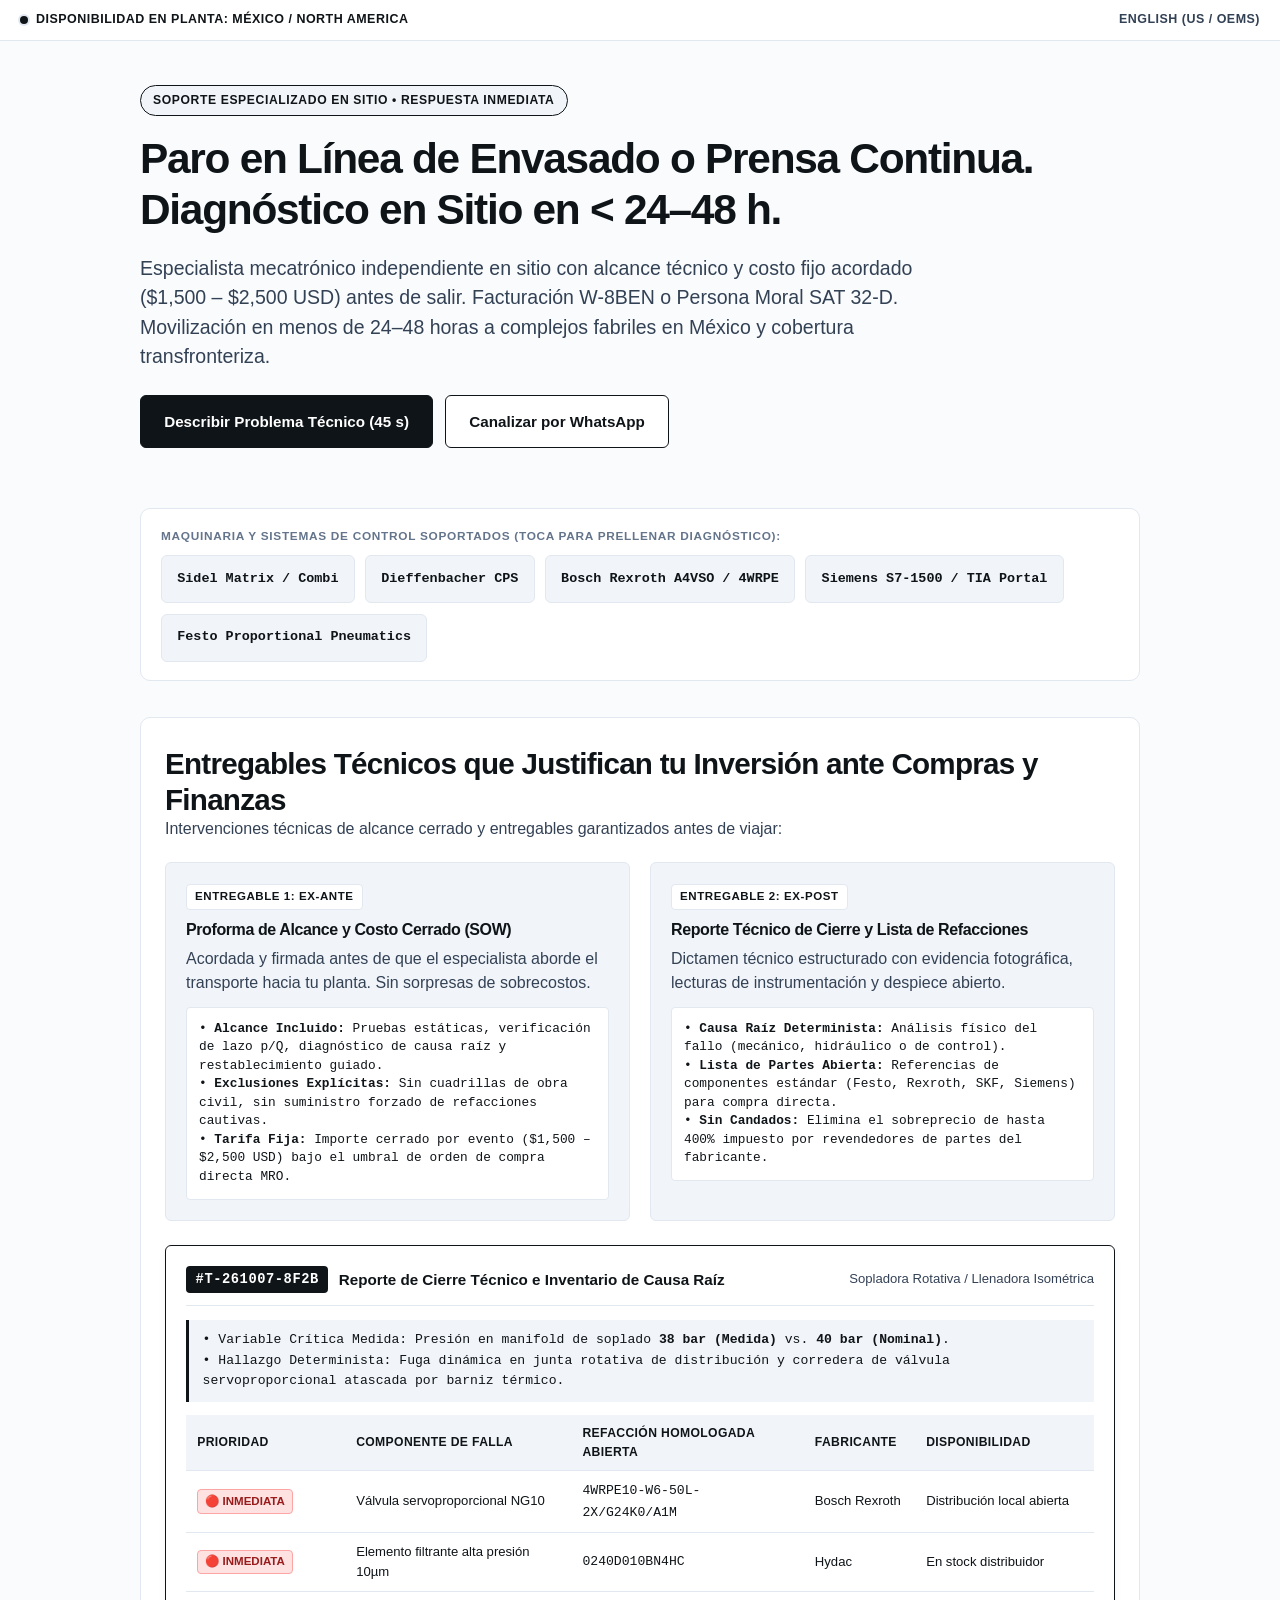
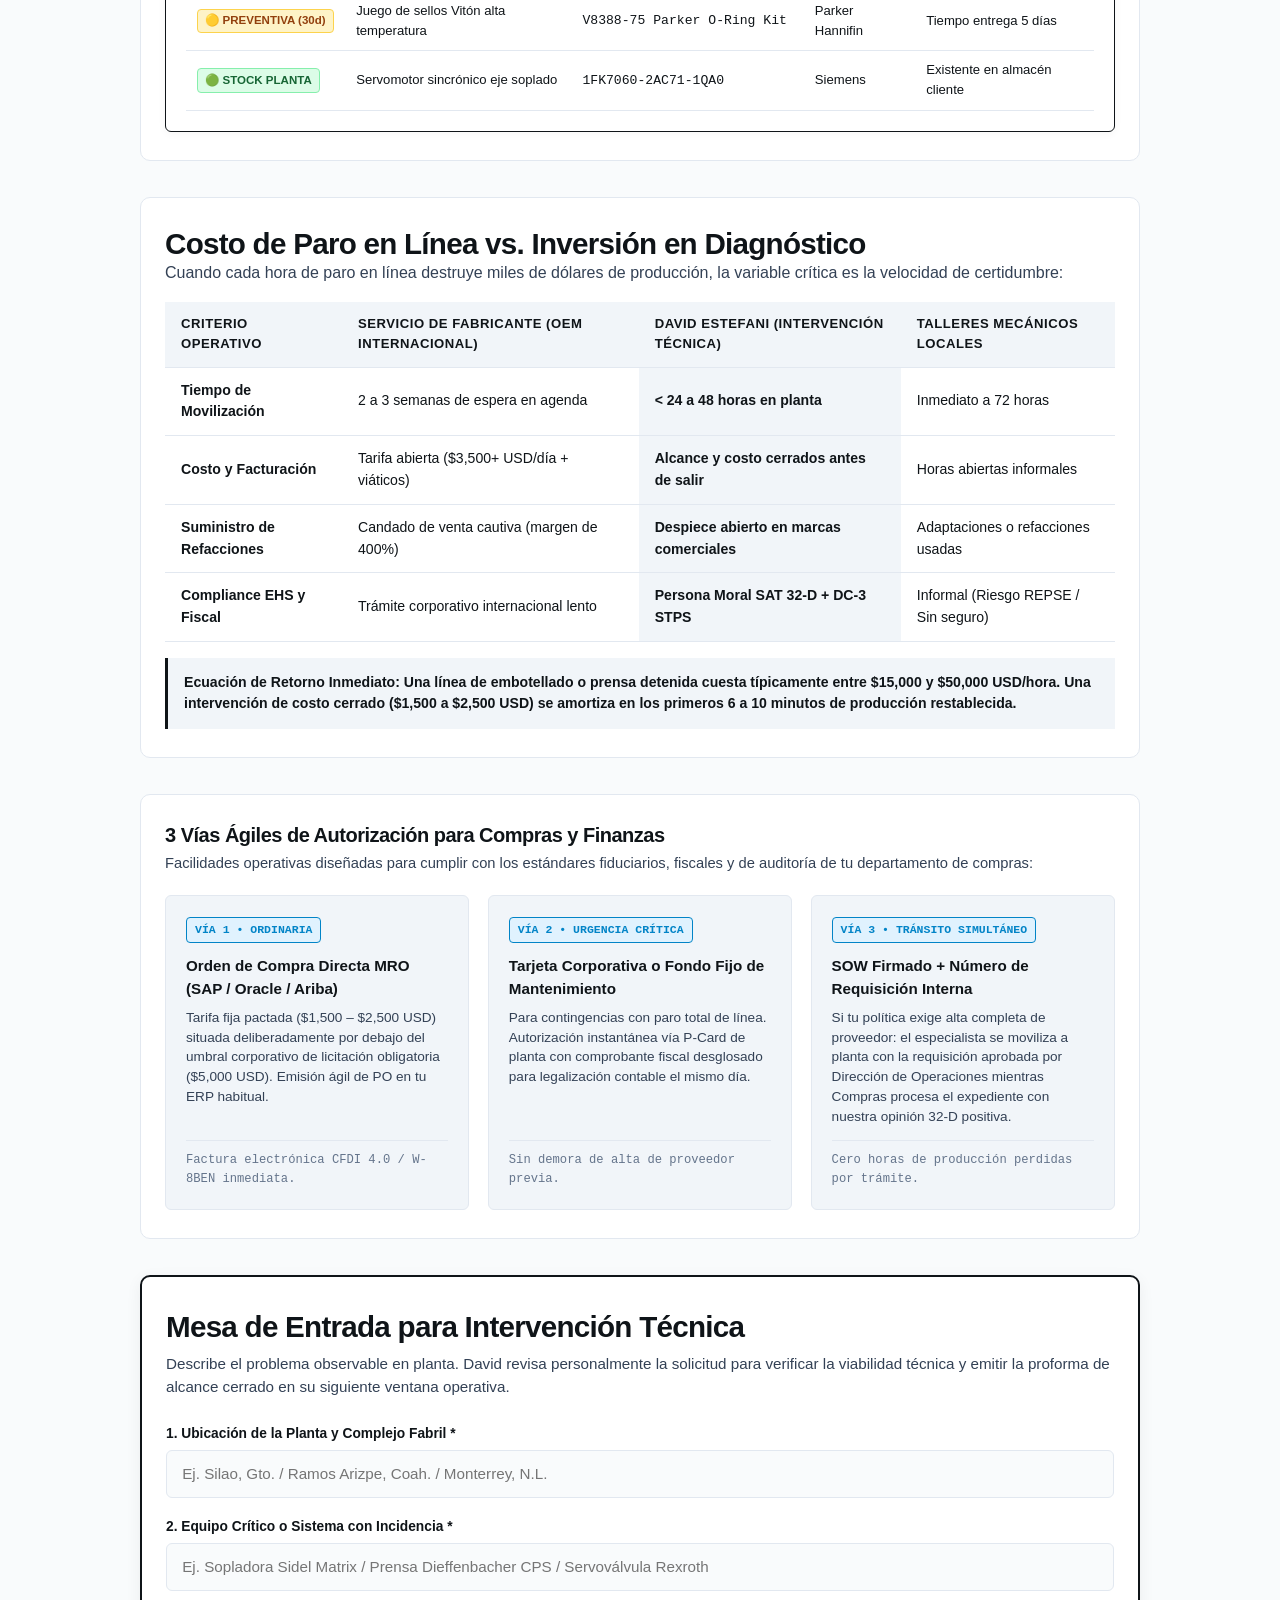
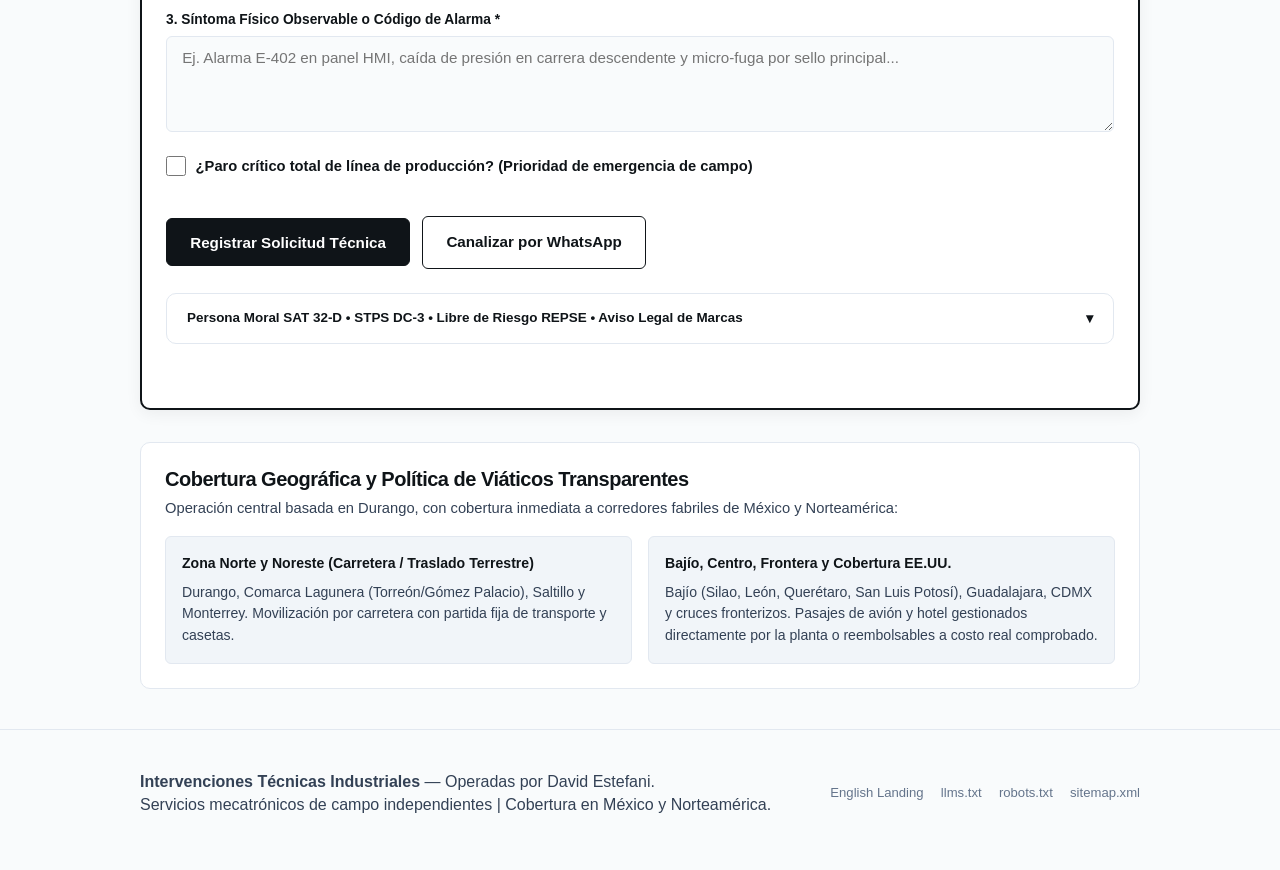
==== commit 1375b84e: "feat(ui): implement Apple-grade mobile ergonomics, reactive machine specs, procurement alliance rout" ====
--- a/index.html
+++ b/index.html
@@ -85,11 +85,11 @@
       </div>
       
       <h1 class="hero-title">
-        Diagnóstico de Causa Raíz y Restablecimiento en Líneas Industriales Críticas.
+        Paro en Línea de Envasado o Prensa Continua. Diagnóstico en Sitio en &lt; 24–48 h.
       </h1>
       
       <p class="hero-subtitle">
-        Especialista mecatrónico independiente en sitio con alcance cerrado y costo fijo acordado antes de salir. Movilización en menos de 24–48 horas a complejos fabriles en México y cobertura transfronteriza.
+        Especialista mecatrónico independiente en sitio con alcance técnico y costo fijo acordado ($1,500 – $2,500 USD) antes de salir. Facturación W-8BEN o Persona Moral SAT 32-D. Movilización en menos de 24–48 horas a complejos fabriles en México y cobertura transfronteriza.
       </p>
 
       <!-- Banda Dual de Acción Inmediata (Above-the-Fold Thumb Zone) -->
@@ -101,28 +101,6 @@
           <span>Canalizar por WhatsApp</span>
         </a>
       </div>
-
-      <!-- Cajón Plegable Nativo de Compliance y Descargo de Marcas (Cero JS) -->
-      <details class="compliance-drawer" id="complianceDrawer">
-        <summary class="compliance-summary">
-          <span>Persona Moral SAT 32-D • STPS DC-3 • Libre de Riesgo REPSE • Aviso Legal de Marcas</span>
-        </summary>
-        <div class="compliance-content">
-          <div class="compliance-grid">
-            <div class="compliance-item">
-              <div class="compliance-item-title">Blindaje Normativo EHS (STPS)</div>
-              <p>Constancias DC-3 vigentes en mantenimiento y recipientes a presión. Equipo de Protección Personal certificado NOM-017 y bloqueo de energías peligrosas LOTO bajo NOM-029.</p>
-            </div>
-            <div class="compliance-item">
-              <div class="compliance-item-title">Facturación Corporativa (Sin Riesgo REPSE)</div>
-              <p>Facturación formal mediante Persona Moral mexicana con opinión de cumplimiento 32-D positiva. Contratos por resultado sin suministro de personal (Art. 15-D CFF). W-8BEN en USD para clientes en EE.UU.</p>
-            </div>
-          </div>
-          <div class="disclaimer-box">
-            <strong>Aviso de Marcas Registradas (Uso Leal Descriptivo / Nominative Fair Use):</strong> Sidel®, Dieffenbacher®, Rexroth®, Siemens® y Festo® son marcas registradas de sus respectivos fabricantes. La mención de estas marcas en este sitio se realiza bajo el principio de uso leal descriptivo (Art. 55 LFPPI / 15 U.S.C. § 1115(b)(4)) con fines estrictamente informativos sobre pericia y compatibilidad técnica. David Estefani y la entidad operadora prestan servicios como especialistas independientes y no representan, no están afiliados ni cuentan con patrocinio oficial de dichos fabricantes.
-          </div>
-        </div>
-      </details>
     </section>
 
     <!-- Chips Interactivos de Maquinaria y Pericia de Campo -->
@@ -146,10 +124,24 @@
         </span>
       </div>
 
-      <!-- Panel dinámico de micro-diagnóstico por equipo -->
-      <div class="machine-diag-box" id="machineDiagBox">
-        <strong id="machineDiagTitle">Equipo seleccionado:</strong>
-        <p id="machineDiagText" style="margin-top: 0.25rem; font-size: 0.84rem;"></p>
+      <!-- Ficha Técnica Reactiva en el Mismo Viewport (Patrón Linear) -->
+      <div class="machine-spec-card" id="machineSpecCard">
+        <div class="machine-spec-header">
+          <div class="machine-spec-title" id="machineSpecTitle">Equipo Seleccionado</div>
+          <span class="machine-spec-badge" id="machineSpecBadge">Inspección p/Q</span>
+        </div>
+        <p id="machineSpecSummary" style="font-size: 0.88rem; color: var(--text-secondary); margin-bottom: 0.5rem;"></p>
+        <ul class="machine-spec-points" id="machineSpecPoints">
+          <!-- Puntos clave de inspección cargados dinámicamente -->
+        </ul>
+        <div class="machine-spec-footer">
+          <div class="machine-spec-rate">
+            Tarifa estimada: <strong id="machineSpecRate">$1,500 – $2,500 USD</strong> (Costo fijo cerrado)
+          </div>
+          <a class="machine-spec-btn" href="#fieldSymptom" id="btnMachineSpecAction">
+            <span>Solicitar Diagnóstico para este Equipo</span>
+          </a>
+        </div>
       </div>
     </section>
 
@@ -157,7 +149,7 @@
     <section class="deliverables-section" aria-label="Entregables Operativos Formales">
       <div class="deliverables-header">
         <h2>Entregables Técnicos que Justifican tu Inversión ante Compras y Finanzas</h2>
-        <p>No vendemos horas abiertas ni promesas verbales. Cada intervención concluye con documentación formal de ingeniería:</p>
+        <p>Intervenciones técnicas de alcance cerrado y entregables garantizados antes de viajar:</p>
       </div>
 
       <div class="deliverables-grid">
@@ -183,13 +175,72 @@
           </div>
         </article>
       </div>
+
+      <!-- Muestra Fáctica de Reporte Técnico de Cierre (reporte_cierre_template.md) -->
+      <div class="report-sample-sheet" aria-label="Muestra Real de Reporte de Cierre">
+        <div class="report-sheet-header">
+          <div style="display: flex; align-items: center; gap: 0.65rem;">
+            <span class="report-folio-tag">#T-261007-8F2B</span>
+            <strong style="font-size: 0.95rem;">Reporte de Cierre Técnico e Inventario de Causa Raíz</strong>
+          </div>
+          <span class="report-sheet-meta">Sopladora Rotativa / Llenadora Isométrica</span>
+        </div>
+        <div class="report-telemetry-box">
+          • Variable Crítica Medida: Presión en manifold de soplado <strong>38 bar (Medida)</strong> vs. <strong>40 bar (Nominal)</strong>.<br>
+          • Hallazgo Determinista: Fuga dinámica en junta rotativa de distribución y corredera de válvula servoproporcional atascada por barniz térmico.
+        </div>
+        <div class="report-bom-table-wrapper">
+          <table class="report-bom-table">
+            <thead>
+              <tr>
+                <th>Prioridad</th>
+                <th>Componente de Falla</th>
+                <th>Refacción Homologada Abierta</th>
+                <th>Fabricante</th>
+                <th>Disponibilidad</th>
+              </tr>
+            </thead>
+            <tbody>
+              <tr>
+                <td><span class="badge-urgency inmediata">🔴 INMEDIATA</span></td>
+                <td>Válvula servoproporcional NG10</td>
+                <td><code>4WRPE10-W6-50L-2X/G24K0/A1M</code></td>
+                <td>Bosch Rexroth</td>
+                <td>Distribución local abierta</td>
+              </tr>
+              <tr>
+                <td><span class="badge-urgency inmediata">🔴 INMEDIATA</span></td>
+                <td>Elemento filtrante alta presión 10µm</td>
+                <td><code>0240D010BN4HC</code></td>
+                <td>Hydac</td>
+                <td>En stock distribuidor</td>
+              </tr>
+              <tr>
+                <td><span class="badge-urgency preventiva">🟡 PREVENTIVA (30d)</span></td>
+                <td>Juego de sellos Vitón alta temperatura</td>
+                <td><code>V8388-75 Parker O-Ring Kit</code></td>
+                <td>Parker Hannifin</td>
+                <td>Tiempo entrega 5 días</td>
+              </tr>
+              <tr>
+                <td><span class="badge-urgency stock">🟢 STOCK PLANTA</span></td>
+                <td>Servomotor sincrónico eje soplado</td>
+                <td><code>1FK7060-2AC71-1QA0</code></td>
+                <td>Siemens</td>
+                <td>Existente en almacén cliente</td>
+              </tr>
+            </tbody>
+          </table>
+        </div>
+      </div>
     </section>
 
     <!-- Matriz Asimétrica de ROI vs. OEM -->
     <section class="roi-section" aria-label="Comparativa de Tiempo y Costo frente a Alternativas">
-      <h2>Matriz de Decisión Operativa: Tiempo de Respuesta y Arbitraje Económico</h2>
+      <h2>Costo de Paro en Línea vs. Inversión en Diagnóstico</h2>
       <p>Cuando cada hora de paro en línea destruye miles de dólares de producción, la variable crítica es la velocidad de certidumbre:</p>
 
+      <!-- Vista Tabular para Escritorio -->
       <div class="roi-table-wrapper">
         <table class="roi-table">
           <thead>
@@ -229,8 +280,110 @@
         </table>
       </div>
 
+      <!-- Tarjetas Apiladas para Móvil (Cero Scroll Horizontal) -->
+      <div class="roi-cards-stack">
+        <article class="roi-card">
+          <div class="roi-card-header">
+            <div class="roi-card-title">Servicio de Fabricante (OEM Internacional)</div>
+            <span class="roi-card-badge">Tradicional</span>
+          </div>
+          <div class="roi-card-metrics">
+            <div class="roi-card-row">
+              <span class="roi-card-label">Movilización</span>
+              <span class="roi-card-val">2 a 3 semanas de espera</span>
+            </div>
+            <div class="roi-card-row">
+              <span class="roi-card-label">Costo</span>
+              <span class="roi-card-val">$15,000+ USD (Tarifa abierta)</span>
+            </div>
+            <div class="roi-card-row">
+              <span class="roi-card-label">Refacciones</span>
+              <span class="roi-card-val">Candado cautivo (+400% sobreprecio)</span>
+            </div>
+            <div class="roi-card-row">
+              <span class="roi-card-label">Compliance</span>
+              <span class="roi-card-val">Trámite burocrático corporativo</span>
+            </div>
+          </div>
+        </article>
+
+        <article class="roi-card recommended">
+          <div class="roi-card-header">
+            <div class="roi-card-title">David Estefani (Intervención Técnica)</div>
+            <span class="roi-card-badge">Alta Velocidad</span>
+          </div>
+          <div class="roi-card-metrics">
+            <div class="roi-card-row">
+              <span class="roi-card-label">Movilización</span>
+              <span class="roi-card-val">&lt; 24 a 48 horas en planta</span>
+            </div>
+            <div class="roi-card-row">
+              <span class="roi-card-label">Costo</span>
+              <span class="roi-card-val">$1,500 – $2,500 USD (Costo cerrado)</span>
+            </div>
+            <div class="roi-card-row">
+              <span class="roi-card-label">Refacciones</span>
+              <span class="roi-card-val">Despiece abierto (Festo, Rexroth, SKF)</span>
+            </div>
+            <div class="roi-card-row">
+              <span class="roi-card-label">Compliance</span>
+              <span class="roi-card-val">SAT 32-D + DC-3 STPS / W-8BEN</span>
+            </div>
+          </div>
+        </article>
+      </div>
+
       <div class="roi-highlight-box">
         Ecuación de Retorno Inmediato: Una línea de embotellado o prensa detenida cuesta típicamente entre $15,000 y $50,000 USD/hora. Una intervención de costo cerrado ($1,500 a $2,500 USD) se amortiza en los primeros 6 a 10 minutos de producción restablecida.
+      </div>
+    </section>
+
+    <!-- Sección de Vías de Aprobación para Compras (Aliado Fiduciario Institucional) -->
+    <section class="procurement-section" aria-label="Rutas de Aprobación y Facilidad de Compra">
+      <div class="procurement-header">
+        <h2>3 Vías Ágiles de Autorización para Compras y Finanzas</h2>
+        <p>Facilidades operativas diseñadas para cumplir con los estándares fiduciarios, fiscales y de auditoría de tu departamento de compras:</p>
+      </div>
+
+      <div class="procurement-routes-grid">
+        <article class="procurement-card">
+          <div>
+            <span class="procurement-route-badge">Vía 1 • Ordinaria</span>
+            <div class="procurement-card-title">Orden de Compra Directa MRO (SAP / Oracle / Ariba)</div>
+            <p class="procurement-card-desc">
+              Tarifa fija pactada ($1,500 – $2,500 USD) situada deliberadamente por debajo del umbral corporativo de licitación obligatoria ($5,000 USD). Emisión ágil de PO en tu ERP habitual.
+            </p>
+          </div>
+          <div class="procurement-card-footer">
+            Factura electrónica CFDI 4.0 / W-8BEN inmediata.
+          </div>
+        </article>
+
+        <article class="procurement-card">
+          <div>
+            <span class="procurement-route-badge">Vía 2 • Urgencia Crítica</span>
+            <div class="procurement-card-title">Tarjeta Corporativa o Fondo Fijo de Mantenimiento</div>
+            <p class="procurement-card-desc">
+              Para contingencias con paro total de línea. Autorización instantánea vía P-Card de planta con comprobante fiscal desglosado para legalización contable el mismo día.
+            </p>
+          </div>
+          <div class="procurement-card-footer">
+            Sin demora de alta de proveedor previa.
+          </div>
+        </article>
+
+        <article class="procurement-card">
+          <div>
+            <span class="procurement-route-badge">Vía 3 • Tránsito Simultáneo</span>
+            <div class="procurement-card-title">SOW Firmado + Número de Requisición Interna</div>
+            <p class="procurement-card-desc">
+              Si tu política exige alta completa de proveedor: el especialista se moviliza a planta con la requisición aprobada por Dirección de Operaciones mientras Compras procesa el expediente con nuestra opinión 32-D positiva.
+            </p>
+          </div>
+          <div class="procurement-card-footer">
+            Cero horas de producción perdidas por trámite.
+          </div>
+        </article>
       </div>
     </section>
 
@@ -296,6 +449,28 @@
           </ul>
         </div>
       </div>
+
+      <!-- Sello Plegable de Blindaje Normativo y Descargo de Marcas al Pie -->
+      <details class="compliance-drawer" id="complianceDrawer">
+        <summary class="compliance-summary">
+          <span>Persona Moral SAT 32-D • STPS DC-3 • Libre de Riesgo REPSE • Aviso Legal de Marcas</span>
+        </summary>
+        <div class="compliance-content">
+          <div class="compliance-grid">
+            <div class="compliance-item">
+              <div class="compliance-item-title">Blindaje Normativo EHS (STPS)</div>
+              <p>Constancias DC-3 vigentes en mantenimiento y recipientes a presión. Equipo de Protección Personal certificado NOM-017 y bloqueo de energías peligrosas LOTO bajo NOM-029.</p>
+            </div>
+            <div class="compliance-item">
+              <div class="compliance-item-title">Facturación Corporativa (Sin Riesgo REPSE)</div>
+              <p>Facturación formal mediante Persona Moral mexicana con opinión de cumplimiento 32-D positiva. Contratos por resultado sin suministro de personal (Art. 15-D CFF). W-8BEN en USD para clientes en EE.UU.</p>
+            </div>
+          </div>
+          <div class="disclaimer-box">
+            <strong>Aviso de Marcas Registradas (Uso Leal Descriptivo / Nominative Fair Use):</strong> Sidel®, Dieffenbacher®, Rexroth®, Siemens® y Festo® son marcas registradas de sus respectivos fabricantes. La mención de estas marcas en este sitio se realiza bajo el principio de uso leal descriptivo (Art. 55 LFPPI / 15 U.S.C. § 1115(b)(4)) con fines estrictamente informativos sobre pericia y compatibilidad técnica. David Estefani y la entidad operadora prestan servicios como especialistas independientes y no representan, no están afiliados ni cuentan con patrocinio oficial de dichos fabricantes.
+          </div>
+        </div>
+      </details>
     </section>
 
     <!-- Matriz de Cobertura Geográfica -->
--- a/styles.css
+++ b/styles.css
@@ -6,28 +6,30 @@
    ========================================================================== */
 
 :root {
-  /* Paleta Mineral de Alta Precisión */
-  --bg-page: #FAF9F6;
+  /* Paleta Hidro-Mineral Noble (Pureza de Manantial y Acero Quirúrgico 316L) */
+  --bg-page: #F9FBFC;
   --bg-surface: #FFFFFF;
-  --bg-subtle: #F2F1ED;
+  --bg-subtle: #F1F5F9;
   --bg-surface-elevated: #FFFFFF;
-  --bg-hover: #ECEAE4;
+  --bg-hover: #E2E8F0;
   
-  --text-primary: #111113;
-  --text-secondary: #48484E;
-  --text-muted: #74747C;
+  --text-primary: #0F1418;
+  --text-secondary: #334155;
+  --text-muted: #64748B;
   --text-inverse: #FFFFFF;
   
-  --border-subtle: #E4E2D8;
-  --border-medium: #A8A69E;
-  --border-strong: #111113;
-  --border-focus: #111113;
-
-  /* Micro-Acentos de Ingeniería */
-  --accent-titanium: #71717A;
-  --accent-charcoal: #18181B;
-
-  /* Aliases para compatibilidad sin tintes */
+  --border-subtle: #E2E8F0;
+  --border-medium: #64748B;
+  --border-strong: #0F1418;
+  --border-focus: #0284C7;
+
+  /* Micro-Acentos de Ingeniería Hidráulica y Sanitaria */
+  --accent-titanium: #64748B;
+  --accent-charcoal: #0F1418;
+  --accent-water: #0284C7;
+  --accent-water-subtle: #E0F2FE;
+
+  /* Aliases para compatibilidad */
   --bg-primary: var(--bg-page);
   --bg-secondary: var(--bg-subtle);
 
@@ -40,30 +42,32 @@
   --radius-sm: 6px;
   --radius-pill: 9999px;
   --ease-apple: cubic-bezier(0.16, 1, 0.3, 1);
-  --shadow-card: 0 1px 3px rgba(17, 17, 19, 0.04), 0 6px 16px -4px rgba(17, 17, 19, 0.03);
-  --shadow-hover: 0 4px 16px rgba(17, 17, 19, 0.08);
+  --shadow-card: 0 1px 3px rgba(15, 20, 24, 0.04), 0 6px 16px -4px rgba(15, 20, 24, 0.03);
+  --shadow-hover: 0 4px 16px rgba(15, 20, 24, 0.08);
 }
 
 @media (prefers-color-scheme: dark) {
   :root {
-    --bg-page: #0C0C0E;
-    --bg-surface: #141416;
-    --bg-subtle: #1C1C1E;
-    --bg-surface-elevated: #222224;
-    --bg-hover: #262628;
-
-    --text-primary: #F5F5F7;
-    --text-secondary: #A1A1A6;
-    --text-muted: #6E6E73;
-    --text-inverse: #0C0C0E;
-
-    --border-subtle: #242426;
-    --border-medium: #48484A;
-    --border-strong: #F5F5F7;
-    --border-focus: #F5F5F7;
-
-    --accent-titanium: #A1A1A6;
-    --accent-charcoal: #F5F5F7;
+    --bg-page: #0B0E11;
+    --bg-surface: #12171C;
+    --bg-subtle: #1A2027;
+    --bg-surface-elevated: #1E262F;
+    --bg-hover: #26303B;
+
+    --text-primary: #F8FAFC;
+    --text-secondary: #94A3B8;
+    --text-muted: #64748B;
+    --text-inverse: #0B0E11;
+
+    --border-subtle: #1E293B;
+    --border-medium: #475569;
+    --border-strong: #F8FAFC;
+    --border-focus: #38BDF8;
+
+    --accent-titanium: #94A3B8;
+    --accent-charcoal: #F8FAFC;
+    --accent-water: #38BDF8;
+    --accent-water-subtle: #082F49;
 
     --bg-primary: var(--bg-page);
     --bg-secondary: var(--bg-subtle);
@@ -271,12 +275,12 @@
   transform: translateY(2px) scale(0.98);
 }
 
-/* Cajón Plegable Nativo de Compliance y Descargo de Marcas (Cero JS) */
+/* Sello Plegable de Blindaje Normativo y Descargo de Marcas (Cero JS) */
 .compliance-drawer {
   background-color: var(--bg-surface);
   border: 1.5px solid var(--border-subtle);
   border-radius: var(--radius-card);
-  margin-bottom: 2rem;
+  margin: 1.5rem 0 2rem;
   transition: border-color 150ms ease;
 }
 
@@ -412,19 +416,121 @@
   color: var(--bg-surface);
 }
 
-.machine-diag-box {
+.machine-diag-box,
+.machine-spec-card {
   display: none;
-  margin-top: 0.85rem;
-  padding: 0.85rem 1rem;
-  background-color: var(--bg-subtle);
-  border: 1px solid var(--border-subtle);
-  border-radius: var(--radius-sm);
-  font-size: 0.85rem;
-  animation: fadeIn 200ms var(--ease-apple);
-}
-
-.machine-diag-box.visible {
+  margin-top: 1rem;
+  padding: 1.25rem;
+  background-color: var(--bg-surface);
+  border: 1.5px solid var(--border-strong);
+  border-radius: var(--radius-sm);
+  font-size: 0.88rem;
+  animation: fadeIn 250ms var(--ease-apple);
+  box-shadow: 0 4px 12px rgba(15, 20, 24, 0.05);
+}
+
+.machine-diag-box.visible,
+.machine-spec-card.visible {
   display: block;
+}
+
+.machine-spec-header {
+  display: flex;
+  justify-content: space-between;
+  align-items: flex-start;
+  gap: 0.75rem;
+  margin-bottom: 0.75rem;
+  flex-wrap: wrap;
+}
+
+.machine-spec-title {
+  font-size: 1rem;
+  font-weight: 800;
+  color: var(--text-primary);
+}
+
+.machine-spec-badge {
+  font-family: var(--font-mono);
+  font-size: 0.72rem;
+  font-weight: 800;
+  padding: 0.2rem 0.55rem;
+  background-color: var(--accent-water-subtle);
+  color: var(--accent-water);
+  border: 1px solid var(--accent-water);
+  border-radius: 4px;
+  text-transform: uppercase;
+  letter-spacing: 0.04em;
+}
+
+.machine-spec-points {
+  list-style: none;
+  margin: 0.75rem 0;
+  display: flex;
+  flex-direction: column;
+  gap: 0.45rem;
+}
+
+.machine-spec-points li {
+  font-size: 0.86rem;
+  color: var(--text-secondary);
+  display: flex;
+  align-items: flex-start;
+  gap: 0.5rem;
+  line-height: 1.4;
+}
+
+.machine-spec-points li::before {
+  content: "•";
+  color: var(--accent-water);
+  font-weight: 900;
+  font-size: 1.1rem;
+  line-height: 1;
+}
+
+.machine-spec-footer {
+  display: flex;
+  justify-content: space-between;
+  align-items: center;
+  gap: 1rem;
+  margin-top: 1rem;
+  padding-top: 0.85rem;
+  border-top: 1px solid var(--border-subtle);
+  flex-wrap: wrap;
+}
+
+.machine-spec-rate {
+  font-size: 0.86rem;
+  color: var(--text-secondary);
+}
+
+.machine-spec-rate strong {
+  color: var(--text-primary);
+  font-size: 0.95rem;
+}
+
+.machine-spec-btn {
+  min-height: 44px;
+  display: inline-flex;
+  align-items: center;
+  justify-content: center;
+  padding: 0.55rem 1.15rem;
+  background-color: var(--text-primary);
+  color: var(--bg-surface);
+  border-radius: var(--radius-sm);
+  font-size: 0.84rem;
+  font-weight: 800;
+  text-decoration: none;
+  cursor: pointer;
+  border: 1.5px solid var(--text-primary);
+  transition: transform 150ms var(--ease-apple), background-color 150ms ease;
+}
+
+.machine-spec-btn:hover {
+  background-color: #26303B;
+}
+
+.machine-spec-btn:active {
+  transform: translateY(1px) scale(0.98);
 }
 
 /* Tarjetas Informativas */
@@ -575,6 +681,122 @@
   line-height: 1.45;
 }
 
+/* Muestra Tangible de Reporte Técnico y Despiece Abierto (reporte_cierre_template.md) */
+.report-sample-sheet {
+  background-color: var(--bg-surface);
+  border: 1.5px solid var(--border-strong);
+  border-radius: var(--radius-sm);
+  padding: 1.25rem;
+  margin-top: 1.5rem;
+  box-shadow: 0 2px 8px rgba(15, 20, 24, 0.04);
+}
+
+.report-sheet-header {
+  display: flex;
+  justify-content: space-between;
+  align-items: center;
+  border-bottom: 1.5px solid var(--border-subtle);
+  padding-bottom: 0.75rem;
+  margin-bottom: 0.85rem;
+  flex-wrap: wrap;
+  gap: 0.5rem;
+}
+
+.report-folio-tag {
+  font-family: var(--font-mono);
+  font-size: 0.86rem;
+  font-weight: 800;
+  background-color: var(--text-primary);
+  color: var(--bg-surface);
+  padding: 0.2rem 0.6rem;
+  border-radius: 4px;
+  letter-spacing: 0.04em;
+}
+
+.report-sheet-meta {
+  font-size: 0.82rem;
+  color: var(--text-secondary);
+}
+
+.report-telemetry-box {
+  background-color: var(--bg-subtle);
+  border-left: 3px solid var(--border-strong);
+  padding: 0.65rem 0.85rem;
+  font-family: var(--font-mono);
+  font-size: 0.82rem;
+  color: var(--text-primary);
+  margin-bottom: 0.85rem;
+}
+
+.report-bom-table-wrapper {
+  overflow-x: auto;
+}
+
+.report-bom-table {
+  width: 100%;
+  border-collapse: collapse;
+  font-size: 0.82rem;
+  text-align: left;
+}
+
+.report-bom-table th, .report-bom-table td {
+  padding: 0.55rem 0.7rem;
+  border-bottom: 1px solid var(--border-subtle);
+}
+
+.report-bom-table th {
+  background-color: var(--bg-subtle);
+  font-size: 0.76rem;
+  font-weight: 800;
+  text-transform: uppercase;
+  letter-spacing: 0.03em;
+}
+
+.badge-urgency {
+  display: inline-block;
+  font-size: 0.72rem;
+  font-weight: 800;
+  padding: 0.15rem 0.45rem;
+  border-radius: 4px;
+  white-space: nowrap;
+}
+
+.badge-urgency.inmediata {
+  background-color: #FEE2E2;
+  color: #991B1B;
+  border: 1px solid #FCA5A5;
+}
+
+.badge-urgency.preventiva {
+  background-color: #FEF3C7;
+  color: #92400E;
+  border: 1px solid #FCD34D;
+}
+
+.badge-urgency.stock {
+  background-color: #DCFCE7;
+  color: #166534;
+  border: 1px solid #86EFAC;
+}
+
+@media (prefers-color-scheme: dark) {
+  .badge-urgency.inmediata {
+    background-color: #450A0A;
+    color: #FCA5A5;
+    border-color: #7F1D1D;
+  }
+  .badge-urgency.preventiva {
+    background-color: #451A03;
+    color: #FCD34D;
+    border-color: #78350F;
+  }
+  .badge-urgency.stock {
+    background-color: #052E16;
+    color: #86EFAC;
+    border-color: #14532D;
+  }
+}
+
 /* Matriz Asimétrica de ROI vs. OEM */
 .roi-section {
   background-color: var(--bg-surface);
@@ -614,6 +836,110 @@
   background-color: var(--bg-subtle);
 }
 
+/* Tarjetas Apiladas de ROI Móvil (Cero Scroll Horizontal) */
+.roi-cards-stack {
+  display: flex;
+  flex-direction: column;
+  gap: 1rem;
+  margin-top: 1rem;
+}
+
+.roi-card {
+  background-color: var(--bg-subtle);
+  border: 1.5px solid var(--border-subtle);
+  border-radius: var(--radius-sm);
+  padding: 1.15rem;
+}
+
+.roi-card.recommended {
+  background-color: var(--bg-surface);
+  border: 2px solid var(--border-strong);
+  box-shadow: 0 4px 16px rgba(15, 20, 24, 0.06);
+}
+
+.roi-card-header {
+  display: flex;
+  justify-content: space-between;
+  align-items: center;
+  margin-bottom: 0.85rem;
+  gap: 0.5rem;
+}
+
+.roi-card-title {
+  font-size: 0.95rem;
+  font-weight: 800;
+  color: var(--text-primary);
+}
+
+.roi-card-badge {
+  font-size: 0.7rem;
+  font-weight: 800;
+  text-transform: uppercase;
+  padding: 0.2rem 0.5rem;
+  border-radius: 4px;
+  letter-spacing: 0.04em;
+}
+
+.roi-card.recommended .roi-card-badge {
+  background-color: var(--text-primary);
+  color: var(--bg-surface);
+}
+
+.roi-card:not(.recommended) .roi-card-badge {
+  background-color: var(--bg-page);
+  border: 1px solid var(--border-subtle);
+  color: var(--text-muted);
+}
+
+.roi-card-metrics {
+  display: flex;
+  flex-direction: column;
+  gap: 0.65rem;
+}
+
+.roi-card-row {
+  display: flex;
+  justify-content: space-between;
+  align-items: flex-start;
+  gap: 0.75rem;
+  font-size: 0.85rem;
+  border-bottom: 1px solid var(--border-subtle);
+  padding-bottom: 0.45rem;
+}
+
+.roi-card-row:last-child {
+  border-bottom: none;
+  padding-bottom: 0;
+}
+
+.roi-card-label {
+  color: var(--text-muted);
+  font-weight: 600;
+  flex: 1;
+}
+
+.roi-card-val {
+  color: var(--text-primary);
+  font-weight: 700;
+  text-align: right;
+  flex: 1.3;
+}
+
+.roi-card.recommended .roi-card-val {
+  color: var(--text-primary);
+  font-weight: 800;
+}
+
+@media (max-width: 640px) {
+  .roi-table-wrapper { display: none; }
+  .roi-cards-stack { display: flex; }
+}
+
+@media (min-width: 641px) {
+  .roi-cards-stack { display: none; }
+  .roi-table-wrapper { display: block; }
+}
+
 .roi-highlight-box {
   background-color: var(--bg-subtle);
   border-left: 3px solid var(--border-strong);
@@ -621,6 +947,94 @@
   margin-top: 1rem;
   font-size: 0.88rem;
   font-weight: 600;
+}
+
+/* Sección de Vías de Aprobación para Compras (Aliado Fiduciario Institucional) */
+.procurement-section {
+  background-color: var(--bg-surface);
+  border: 1.5px solid var(--border-subtle);
+  border-radius: var(--radius-card);
+  padding: 1.75rem 1.5rem;
+  margin-bottom: 2.25rem;
+}
+
+.procurement-header {
+  margin-bottom: 1.25rem;
+}
+
+.procurement-header h2 {
+  font-size: 1.25rem;
+  margin-bottom: 0.35rem;
+}
+
+.procurement-header p {
+  font-size: 0.92rem;
+  color: var(--text-secondary);
+}
+
+.procurement-routes-grid {
+  display: grid;
+  grid-template-columns: 1fr;
+  gap: 1.15rem;
+}
+
+@media (min-width: 768px) {
+  .procurement-routes-grid {
+    grid-template-columns: repeat(3, 1fr);
+  }
+}
+
+.procurement-card {
+  background-color: var(--bg-subtle);
+  border: 1.5px solid var(--border-subtle);
+  border-radius: var(--radius-sm);
+  padding: 1.25rem;
+  display: flex;
+  flex-direction: column;
+  justify-content: space-between;
+  transition: border-color 150ms ease, box-shadow 150ms ease;
+}
+
+.procurement-card:hover {
+  border-color: var(--border-strong);
+  box-shadow: var(--shadow-card);
+}
+
+.procurement-route-badge {
+  display: inline-block;
+  font-family: var(--font-mono);
+  font-size: 0.72rem;
+  font-weight: 800;
+  text-transform: uppercase;
+  color: var(--accent-water);
+  background-color: var(--accent-water-subtle);
+  border: 1px solid var(--accent-water);
+  padding: 0.2rem 0.5rem;
+  border-radius: 4px;
+  margin-bottom: 0.65rem;
+  width: fit-content;
+}
+
+.procurement-card-title {
+  font-size: 0.95rem;
+  font-weight: 800;
+  color: var(--text-primary);
+  margin-bottom: 0.45rem;
+}
+
+.procurement-card-desc {
+  font-size: 0.85rem;
+  color: var(--text-secondary);
+  line-height: 1.45;
+  margin-bottom: 0.85rem;
+}
+
+.procurement-card-footer {
+  font-family: var(--font-mono);
+  font-size: 0.76rem;
+  color: var(--text-muted);
+  border-top: 1px solid var(--border-subtle);
+  padding-top: 0.65rem;
 }
 
 /* Sección de Formulario de Admisión (Intake) */
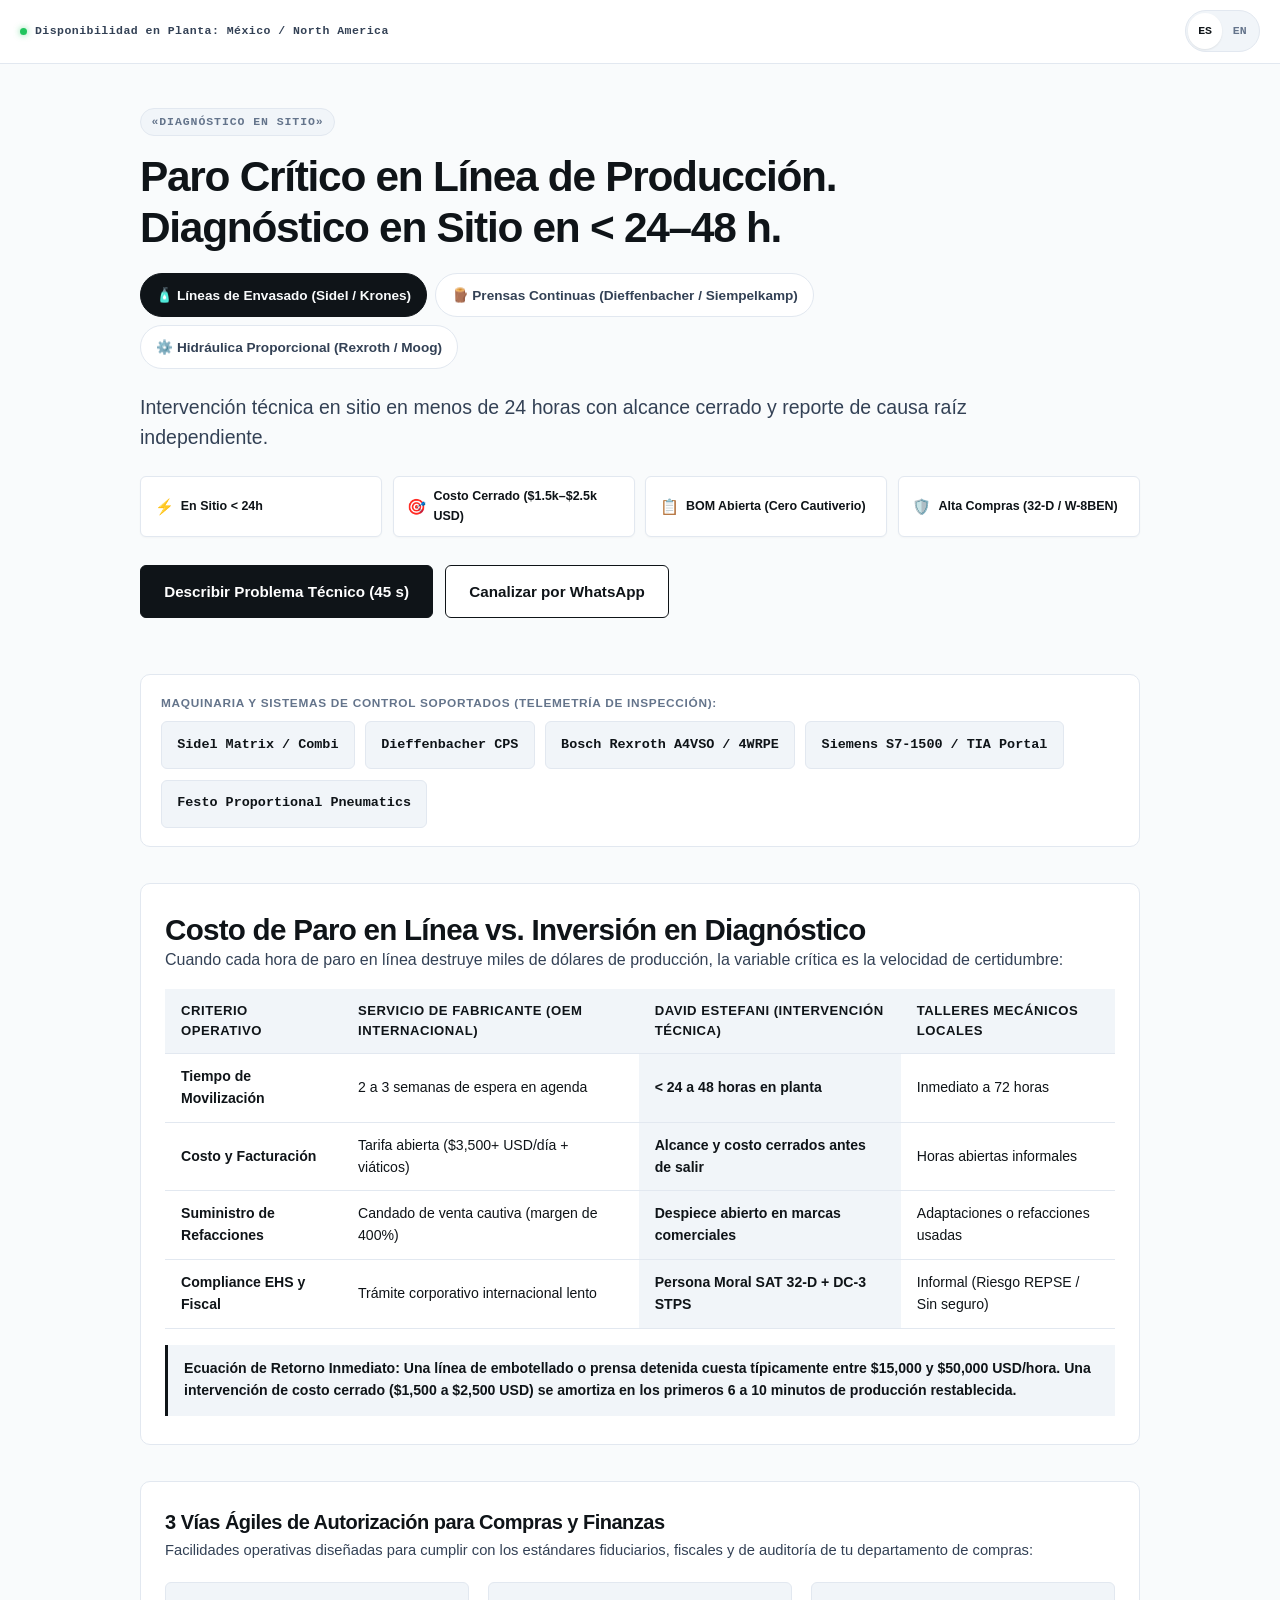
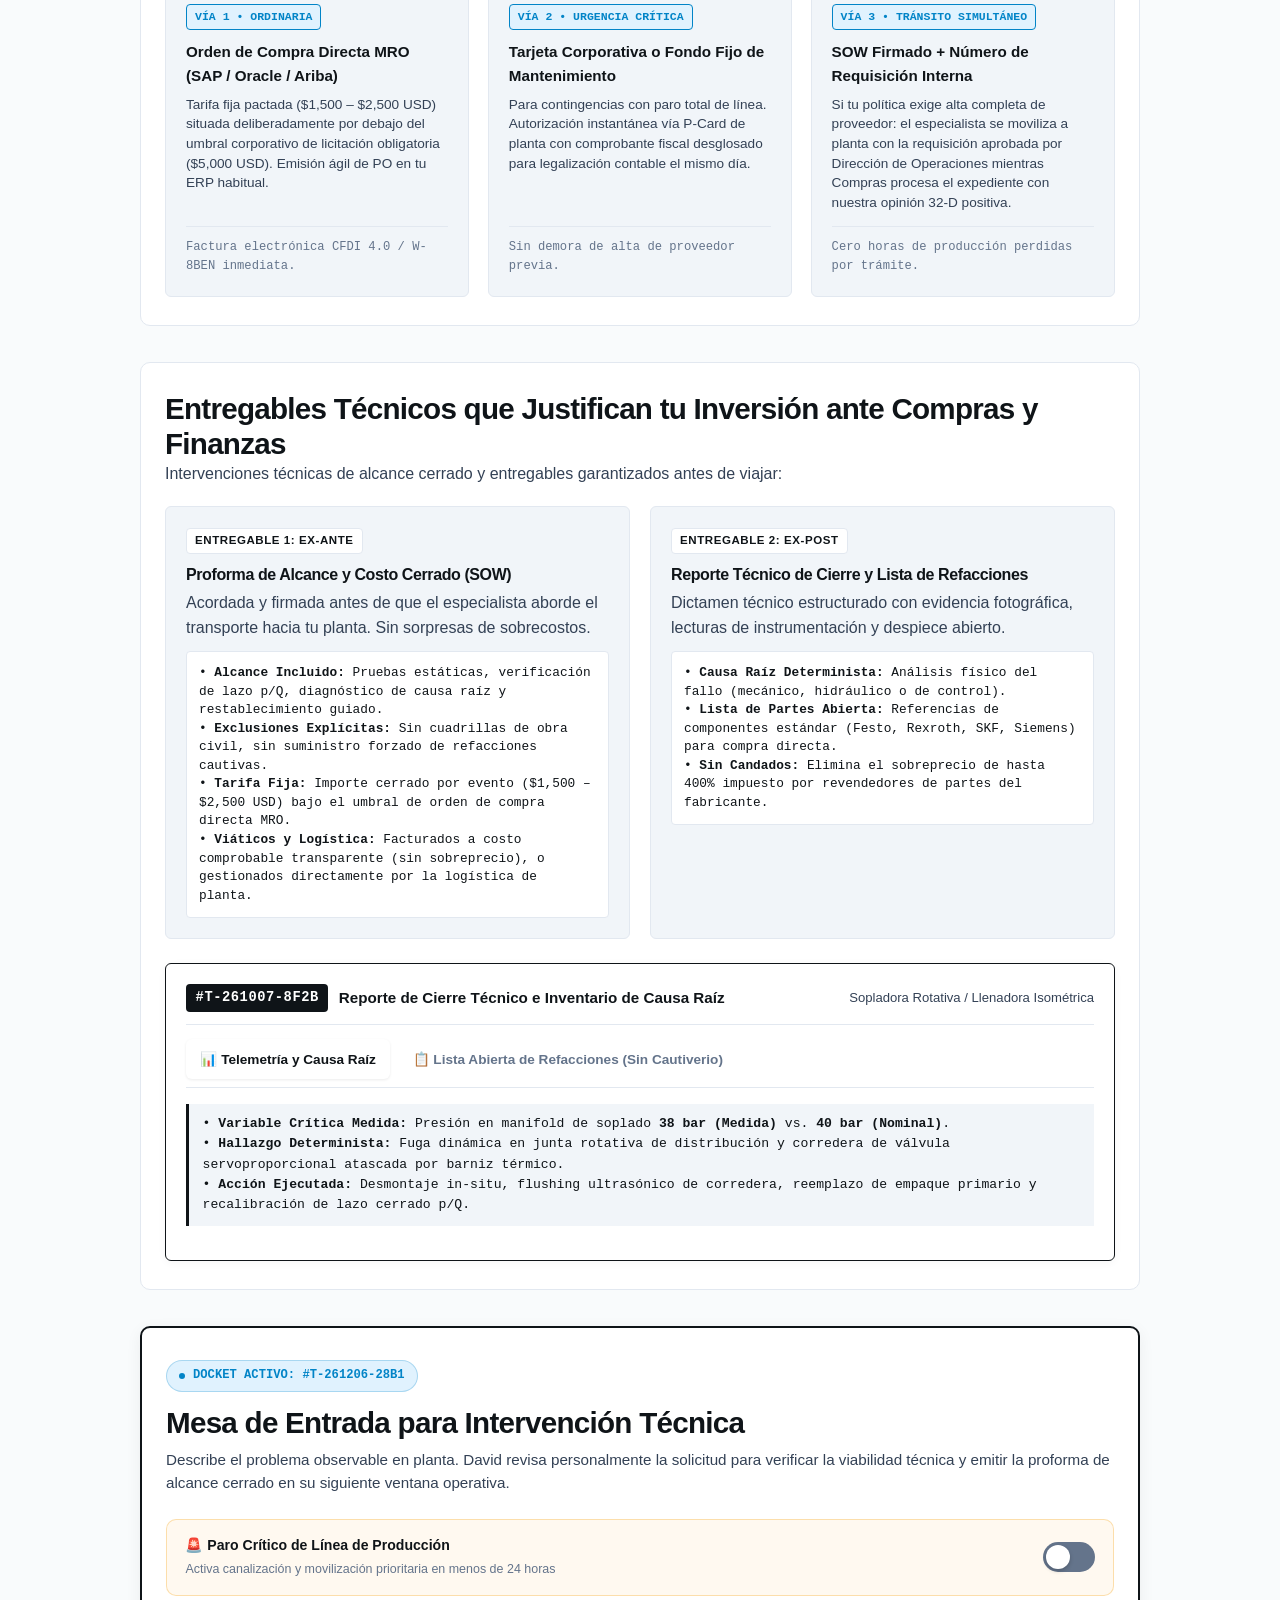
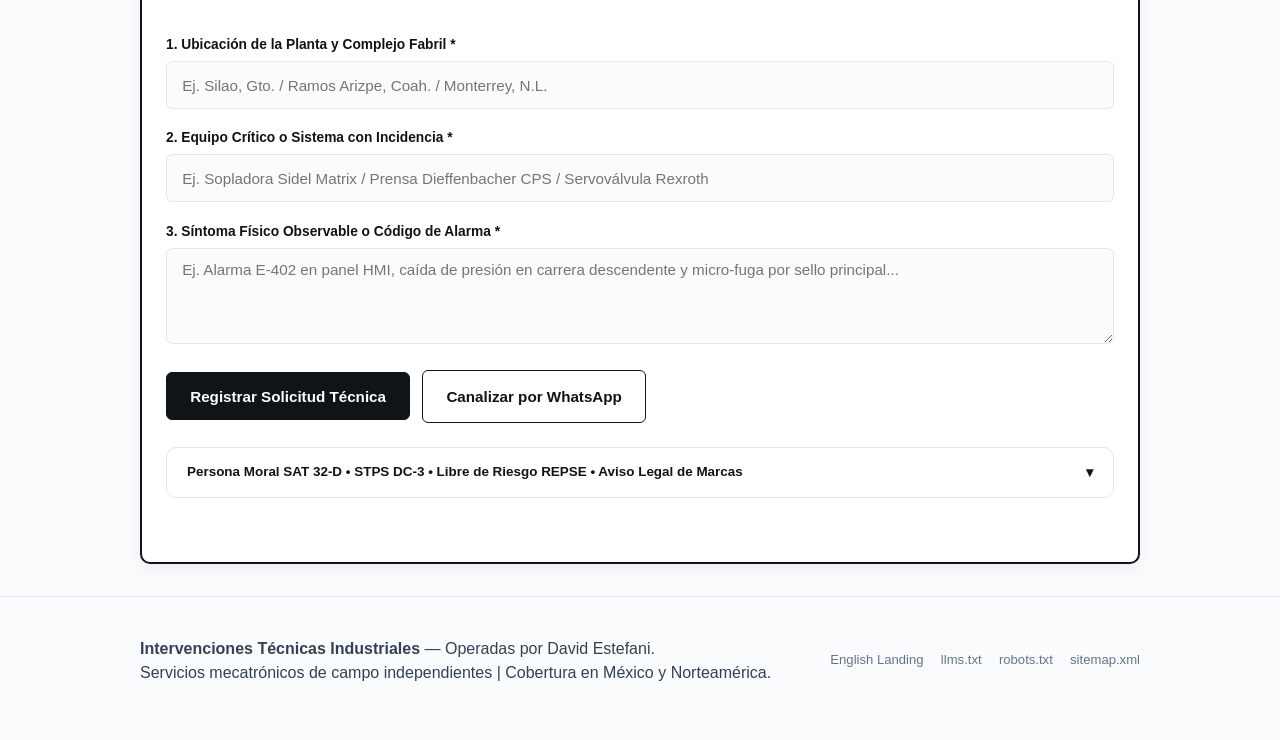
==== commit cce0745e: "feat(site): Apple-grade refactor with live docket, iOS switch, 2-tab BOM, Cowan <= 1.50" ====
--- a/index.html
+++ b/index.html
@@ -65,32 +65,66 @@
 </head>
 <body>
 
-  <!-- Barra Superior Institucional -->
+  <!-- Barra Superior Institucional (Apple-Grade Minimalista) -->
   <header class="top-bar">
     <div class="top-bar-badge">
       <span class="top-bar-dot" aria-hidden="true"></span>
       <span>Disponibilidad en Planta: México / North America</span>
     </div>
-    <nav class="top-bar-links" aria-label="Navegación de idioma">
-      <a href="en/" hreflang="en">English (US / OEMs)</a>
+    <nav class="lang-toggle" aria-label="Navegación de idioma">
+      <a href="./" class="active">ES</a>
+      <a href="en/" hreflang="en">EN</a>
     </nav>
   </header>
 
   <main class="container">
 
     <!-- Hero Section -->
-    <section class="hero" aria-label="Introducción y Servicios Principales">
+    <section class="hero" id="stage-diagnostic" aria-label="Introducción y Servicios Principales">
       <div class="kicker">
-        <span>Soporte Especializado en Sitio • Respuesta Inmediata</span>
+        <span>«DIAGNÓSTICO EN SITIO»</span>
       </div>
       
       <h1 class="hero-title">
-        Paro en Línea de Envasado o Prensa Continua. Diagnóstico en Sitio en &lt; 24–48 h.
+        Paro Crítico en Línea de Producción. Diagnóstico en Sitio en &lt; 24–48 h.
       </h1>
+
+      <!-- Segmentador Táctil de Maquinaria Industrial -->
+      <div class="machine-segmenter" role="group" aria-label="Segmentador de Maquinaria">
+        <button type="button" class="machine-chip-btn active" id="chipSidel" data-target="specSidel">
+          <span>🧴 Líneas de Envasado (Sidel / Krones)</span>
+        </button>
+        <button type="button" class="machine-chip-btn" id="chipDieff" data-target="specDieff">
+          <span>🪵 Prensas Continuas (Dieffenbacher / Siempelkamp)</span>
+        </button>
+        <button type="button" class="machine-chip-btn" id="chipRexroth" data-target="specRexroth">
+          <span>⚙️ Hidráulica Proporcional (Rexroth / Moog)</span>
+        </button>
+      </div>
       
       <p class="hero-subtitle">
-        Especialista mecatrónico independiente en sitio con alcance técnico y costo fijo acordado ($1,500 – $2,500 USD) antes de salir. Facturación W-8BEN o Persona Moral SAT 32-D. Movilización en menos de 24–48 horas a complejos fabriles en México y cobertura transfronteriza.
+        Intervención técnica en sitio en menos de 24 horas con alcance cerrado y reporte de causa raíz independiente.
       </p>
+
+      <!-- Micro-Pastillas de Garantía Fiduciaria -->
+      <div class="hero-guarantee-grid">
+        <div class="guarantee-badge">
+          <span class="guarantee-badge-icon">⚡</span>
+          <span>En Sitio &lt; 24h</span>
+        </div>
+        <div class="guarantee-badge">
+          <span class="guarantee-badge-icon">🎯</span>
+          <span>Costo Cerrado ($1.5k–$2.5k USD)</span>
+        </div>
+        <div class="guarantee-badge">
+          <span class="guarantee-badge-icon">📋</span>
+          <span>BOM Abierta (Cero Cautiverio)</span>
+        </div>
+        <div class="guarantee-badge">
+          <span class="guarantee-badge-icon">🛡️</span>
+          <span>Alta Compras (32-D / W-8BEN)</span>
+        </div>
+      </div>
 
       <!-- Banda Dual de Acción Inmediata (Above-the-Fold Thumb Zone) -->
       <div class="hero-actions">
@@ -103,37 +137,47 @@
       </div>
     </section>
 
-    <!-- Chips Interactivos de Maquinaria y Pericia de Campo -->
+    <!-- Ficha Técnica Reactiva de Maquinaria Soportada -->
     <section class="brands-strip" aria-label="Ecosistema Técnico Soportado">
-      <div class="brands-label">Maquinaria y Sistemas de Control Soportados (Toca para prellenar diagnóstico):</div>
+      <div class="brands-label">Maquinaria y Sistemas de Control Soportados (Telemetría de Inspección):</div>
       <div class="brands-grid" role="group" aria-label="Sistemas industriales">
-        <span class="brand-chip" tabindex="0" data-machine="Líneas de Envasado Sidel Matrix / Combi" data-diag="Soplado y llenado continuo: desincronización de servomotores, fallas de presurización de molde a 40 bar y micro-fugas en carrusel.">
+        <span class="brand-chip" tabindex="0" data-machine="Líneas de Envasado Sidel Matrix / Combi" data-diag="Soplado y llenado continuo: desincronización de servomotores, presurización de molde 40 bar y micro-fugas en carrusel.">
           <span>Sidel Matrix / Combi</span>
         </span>
-        <span class="brand-chip" tabindex="0" data-machine="Prensas Continuas Dieffenbacher CPS" data-diag="Prensas continuas de alta potencia: desalineación térmica, desbalance de presiones en marcos y saturación de retorno electrohidráulico.">
+        <span class="brand-chip" tabindex="0" data-machine="Prensas Continuas Dieffenbacher CPS" data-diag="Prensas continuas: desalineación térmica, desbalance de presiones en marcos y retorno electrohidráulico.">
           <span>Dieffenbacher CPS</span>
         </span>
-        <span class="brand-chip" tabindex="0" data-machine="Sistemas Electrohidráulicos Bosch Rexroth A4VSO / 4WRPE" data-diag="Válvulas proporcionales y bombas de pistones: cavitación, respuesta lenta de corredera y calibración de lazo cerrado p/Q.">
+        <span class="brand-chip" tabindex="0" data-machine="Sistemas Electrohidráulicos Bosch Rexroth A4VSO / 4WRPE" data-diag="Válvulas proporcionales y bombas de pistones: cavitación, respuesta lenta de corredera y calibración p/Q.">
           <span>Bosch Rexroth A4VSO / 4WRPE</span>
         </span>
-        <span class="brand-chip" tabindex="0" data-machine="Autómatas Siemens S7-1500 / TIA Portal" data-diag="Control y redes: diagnóstico de periferia Profinet, alarmas de seguridad F-CPU y lectura de bloques de diagnóstico de accionamientos.">
+        <span class="brand-chip" tabindex="0" data-machine="Autómatas Siemens S7-1500 / TIA Portal" data-diag="Control y redes: diagnóstico Profinet, alarmas de seguridad F-CPU y bloques de accionamiento.">
           <span>Siemens S7-1500 / TIA Portal</span>
         </span>
-        <span class="brand-chip" tabindex="0" data-machine="Neumática Proporcional Festo" data-diag="Terminales de válvulas y actuadores proporcionales: pérdida de caudal, desgaste de sellos y regulación servo-neumática.">
+        <span class="brand-chip" tabindex="0" data-machine="Neumática Proporcional Festo" data-diag="Terminales de válvulas y actuadores proporcionales: pérdida de caudal y regulación servo-neumática.">
           <span>Festo Proportional Pneumatics</span>
         </span>
       </div>
 
-      <!-- Ficha Técnica Reactiva en el Mismo Viewport (Patrón Linear) -->
+      <!-- Ficha Técnica Reactiva en el Mismo Viewport -->
       <div class="machine-spec-card" id="machineSpecCard">
         <div class="machine-spec-header">
-          <div class="machine-spec-title" id="machineSpecTitle">Equipo Seleccionado</div>
+          <div class="machine-spec-title" id="machineSpecTitle">Líneas de Envasado Sidel Matrix / Combi</div>
           <span class="machine-spec-badge" id="machineSpecBadge">Inspección p/Q</span>
         </div>
-        <p id="machineSpecSummary" style="font-size: 0.88rem; color: var(--text-secondary); margin-bottom: 0.5rem;"></p>
-        <ul class="machine-spec-points" id="machineSpecPoints">
-          <!-- Puntos clave de inspección cargados dinámicamente -->
-        </ul>
+        <div class="spec-grid-3col">
+          <div class="spec-col-item">
+            <div class="spec-col-label">Subsistemas Críticos</div>
+            <div class="spec-col-val" id="machineSpecSubsys">Carrusel de soplado, manifold de 40 bar, servoválvulas proporcionales y servos de estirado.</div>
+          </div>
+          <div class="spec-col-item">
+            <div class="spec-col-label">Modo de Falla Resuelto</div>
+            <div class="spec-col-val" id="machineSpecFailure">Desincronización angular, micro-fugas en juntas rotativas y despresurización de molde.</div>
+          </div>
+          <div class="spec-col-item">
+            <div class="spec-col-label">Protocolo de Intervención</div>
+            <div class="spec-col-val" id="machineSpecProtocol">Medición dinámica p/Q en manifold, análisis de bus Profinet y calibración de lazo de servoválvula.</div>
+          </div>
+        </div>
         <div class="machine-spec-footer">
           <div class="machine-spec-rate">
             Tarifa estimada: <strong id="machineSpecRate">$1,500 – $2,500 USD</strong> (Costo fijo cerrado)
@@ -145,97 +189,7 @@
       </div>
     </section>
 
-    <!-- Visor de Entregables Reales que Protegen tu Inversión -->
-    <section class="deliverables-section" aria-label="Entregables Operativos Formales">
-      <div class="deliverables-header">
-        <h2>Entregables Técnicos que Justifican tu Inversión ante Compras y Finanzas</h2>
-        <p>Intervenciones técnicas de alcance cerrado y entregables garantizados antes de viajar:</p>
-      </div>
-
-      <div class="deliverables-grid">
-        <article class="deliverable-card">
-          <div class="deliverable-badge">Entregable 1: Ex-Ante</div>
-          <h4>Proforma de Alcance y Costo Cerrado (SOW)</h4>
-          <p>Acordada y firmada antes de que el especialista aborde el transporte hacia tu planta. Sin sorpresas de sobrecostos.</p>
-          <div class="spec-sheet">
-            • <strong>Alcance Incluido:</strong> Pruebas estáticas, verificación de lazo p/Q, diagnóstico de causa raíz y restablecimiento guiado.<br>
-            • <strong>Exclusiones Explícitas:</strong> Sin cuadrillas de obra civil, sin suministro forzado de refacciones cautivas.<br>
-            • <strong>Tarifa Fija:</strong> Importe cerrado por evento ($1,500 – $2,500 USD) bajo el umbral de orden de compra directa MRO.
-          </div>
-        </article>
-
-        <article class="deliverable-card">
-          <div class="deliverable-badge">Entregable 2: Ex-Post</div>
-          <h4>Reporte Técnico de Cierre y Lista de Refacciones</h4>
-          <p>Dictamen técnico estructurado con evidencia fotográfica, lecturas de instrumentación y despiece abierto.</p>
-          <div class="spec-sheet">
-            • <strong>Causa Raíz Determinista:</strong> Análisis físico del fallo (mecánico, hidráulico o de control).<br>
-            • <strong>Lista de Partes Abierta:</strong> Referencias de componentes estándar (Festo, Rexroth, SKF, Siemens) para compra directa.<br>
-            • <strong>Sin Candados:</strong> Elimina el sobreprecio de hasta 400% impuesto por revendedores de partes del fabricante.
-          </div>
-        </article>
-      </div>
-
-      <!-- Muestra Fáctica de Reporte Técnico de Cierre (reporte_cierre_template.md) -->
-      <div class="report-sample-sheet" aria-label="Muestra Real de Reporte de Cierre">
-        <div class="report-sheet-header">
-          <div style="display: flex; align-items: center; gap: 0.65rem;">
-            <span class="report-folio-tag">#T-261007-8F2B</span>
-            <strong style="font-size: 0.95rem;">Reporte de Cierre Técnico e Inventario de Causa Raíz</strong>
-          </div>
-          <span class="report-sheet-meta">Sopladora Rotativa / Llenadora Isométrica</span>
-        </div>
-        <div class="report-telemetry-box">
-          • Variable Crítica Medida: Presión en manifold de soplado <strong>38 bar (Medida)</strong> vs. <strong>40 bar (Nominal)</strong>.<br>
-          • Hallazgo Determinista: Fuga dinámica en junta rotativa de distribución y corredera de válvula servoproporcional atascada por barniz térmico.
-        </div>
-        <div class="report-bom-table-wrapper">
-          <table class="report-bom-table">
-            <thead>
-              <tr>
-                <th>Prioridad</th>
-                <th>Componente de Falla</th>
-                <th>Refacción Homologada Abierta</th>
-                <th>Fabricante</th>
-                <th>Disponibilidad</th>
-              </tr>
-            </thead>
-            <tbody>
-              <tr>
-                <td><span class="badge-urgency inmediata">🔴 INMEDIATA</span></td>
-                <td>Válvula servoproporcional NG10</td>
-                <td><code>4WRPE10-W6-50L-2X/G24K0/A1M</code></td>
-                <td>Bosch Rexroth</td>
-                <td>Distribución local abierta</td>
-              </tr>
-              <tr>
-                <td><span class="badge-urgency inmediata">🔴 INMEDIATA</span></td>
-                <td>Elemento filtrante alta presión 10µm</td>
-                <td><code>0240D010BN4HC</code></td>
-                <td>Hydac</td>
-                <td>En stock distribuidor</td>
-              </tr>
-              <tr>
-                <td><span class="badge-urgency preventiva">🟡 PREVENTIVA (30d)</span></td>
-                <td>Juego de sellos Vitón alta temperatura</td>
-                <td><code>V8388-75 Parker O-Ring Kit</code></td>
-                <td>Parker Hannifin</td>
-                <td>Tiempo entrega 5 días</td>
-              </tr>
-              <tr>
-                <td><span class="badge-urgency stock">🟢 STOCK PLANTA</span></td>
-                <td>Servomotor sincrónico eje soplado</td>
-                <td><code>1FK7060-2AC71-1QA0</code></td>
-                <td>Siemens</td>
-                <td>Existente en almacén cliente</td>
-              </tr>
-            </tbody>
-          </table>
-        </div>
-      </div>
-    </section>
-
-    <!-- Matriz Asimétrica de ROI vs. OEM -->
+    <!-- Matriz Asimétrica de ROI vs. OEM (Fase 3: Ecuación Económica) -->
     <section class="roi-section" aria-label="Comparativa de Tiempo y Costo frente a Alternativas">
       <h2>Costo de Paro en Línea vs. Inversión en Diagnóstico</h2>
       <p>Cuando cada hora de paro en línea destruye miles de dólares de producción, la variable crítica es la velocidad de certidumbre:</p>
@@ -338,7 +292,7 @@
       </div>
     </section>
 
-    <!-- Sección de Vías de Aprobación para Compras (Aliado Fiduciario Institucional) -->
+    <!-- Sección de Vías de Aprobación para Compras (Fase 4: Compliance y Rutas Fiduciarias) -->
     <section class="procurement-section" aria-label="Rutas de Aprobación y Facilidad de Compra">
       <div class="procurement-header">
         <h2>3 Vías Ágiles de Autorización para Compras y Finanzas</h2>
@@ -387,9 +341,124 @@
       </div>
     </section>
 
-    <!-- Sección de Formulario de Admisión (Intake) -->
+    <!-- Visor de Entregables Reales que Protegen tu Inversión (Fase 5: Evidencia Documental) -->
+    <section class="deliverables-section" aria-label="Entregables Operativos Formales">
+      <div class="deliverables-header">
+        <h2>Entregables Técnicos que Justifican tu Inversión ante Compras y Finanzas</h2>
+        <p>Intervenciones técnicas de alcance cerrado y entregables garantizados antes de viajar:</p>
+      </div>
+
+      <div class="deliverables-grid">
+        <article class="deliverable-card">
+          <div class="deliverable-badge">Entregable 1: Ex-Ante</div>
+          <h4>Proforma de Alcance y Costo Cerrado (SOW)</h4>
+          <p>Acordada y firmada antes de que el especialista aborde el transporte hacia tu planta. Sin sorpresas de sobrecostos.</p>
+          <div class="spec-sheet">
+            • <strong>Alcance Incluido:</strong> Pruebas estáticas, verificación de lazo p/Q, diagnóstico de causa raíz y restablecimiento guiado.<br>
+            • <strong>Exclusiones Explícitas:</strong> Sin cuadrillas de obra civil, sin suministro forzado de refacciones cautivas.<br>
+            • <strong>Tarifa Fija:</strong> Importe cerrado por evento ($1,500 – $2,500 USD) bajo el umbral de orden de compra directa MRO.<br>
+            • <strong>Viáticos y Logística:</strong> Facturados a costo comprobable transparente (sin sobreprecio), o gestionados directamente por la logística de planta.
+          </div>
+        </article>
+
+        <article class="deliverable-card">
+          <div class="deliverable-badge">Entregable 2: Ex-Post</div>
+          <h4>Reporte Técnico de Cierre y Lista de Refacciones</h4>
+          <p>Dictamen técnico estructurado con evidencia fotográfica, lecturas de instrumentación y despiece abierto.</p>
+          <div class="spec-sheet">
+            • <strong>Causa Raíz Determinista:</strong> Análisis físico del fallo (mecánico, hidráulico o de control).<br>
+            • <strong>Lista de Partes Abierta:</strong> Referencias de componentes estándar (Festo, Rexroth, SKF, Siemens) para compra directa.<br>
+            • <strong>Sin Candados:</strong> Elimina el sobreprecio de hasta 400% impuesto por revendedores de partes del fabricante.
+          </div>
+        </article>
+      </div>
+
+      <!-- Muestra Fáctica de Reporte Técnico de Cierre (reporte_cierre_template.md) -->
+      <div class="report-sample-sheet" aria-label="Muestra Real de Reporte de Cierre">
+        <div class="report-sheet-header">
+          <div style="display: flex; align-items: center; gap: 0.65rem;">
+            <span class="report-folio-tag">#T-261007-8F2B</span>
+            <strong style="font-size: 0.95rem;">Reporte de Cierre Técnico e Inventario de Causa Raíz</strong>
+          </div>
+          <span class="report-sheet-meta">Sopladora Rotativa / Llenadora Isométrica</span>
+        </div>
+
+        <!-- Pestañas Interactivas de la Muestra (Telemetría vs Refacciones) -->
+        <div class="bom-tabs-nav" role="tablist">
+          <button type="button" class="bom-tab-btn active" id="tabBtnTelemetry" role="tab" aria-selected="true" data-tab="tabTelemetry">
+            📊 Telemetría y Causa Raíz
+          </button>
+          <button type="button" class="bom-tab-btn" id="tabBtnParts" role="tab" aria-selected="false" data-tab="tabParts">
+            📋 Lista Abierta de Refacciones (Sin Cautiverio)
+          </button>
+        </div>
+
+        <div class="bom-tab-pane active" id="tabTelemetry" role="tabpanel">
+          <div class="report-telemetry-box">
+            • <strong>Variable Crítica Medida:</strong> Presión en manifold de soplado <strong>38 bar (Medida)</strong> vs. <strong>40 bar (Nominal)</strong>.<br>
+            • <strong>Hallazgo Determinista:</strong> Fuga dinámica en junta rotativa de distribución y corredera de válvula servoproporcional atascada por barniz térmico.<br>
+            • <strong>Acción Ejecutada:</strong> Desmontaje in-situ, flushing ultrasónico de corredera, reemplazo de empaque primario y recalibración de lazo cerrado p/Q.
+          </div>
+        </div>
+
+        <div class="bom-tab-pane" id="tabParts" role="tabpanel">
+          <div class="report-bom-table-wrapper">
+            <table class="report-bom-table">
+              <thead>
+                <tr>
+                  <th>Prioridad</th>
+                  <th>Componente de Falla</th>
+                  <th>Refacción Homologada Abierta</th>
+                  <th>Fabricante</th>
+                  <th>Disponibilidad</th>
+                </tr>
+              </thead>
+              <tbody>
+                <tr>
+                  <td><span class="badge-urgency inmediata">🔴 INMEDIATA</span></td>
+                  <td>Válvula servoproporcional NG10</td>
+                  <td><code>4WRPE10-W6-50L-2X/G24K0/A1M</code></td>
+                  <td>Bosch Rexroth</td>
+                  <td>Distribución local abierta</td>
+                </tr>
+                <tr>
+                  <td><span class="badge-urgency inmediata">🔴 INMEDIATA</span></td>
+                  <td>Elemento filtrante alta presión 10µm</td>
+                  <td><code>0240D010BN4HC</code></td>
+                  <td>Hydac</td>
+                  <td>En stock distribuidor</td>
+                </tr>
+                <tr>
+                  <td><span class="badge-urgency preventiva">🟡 PREVENTIVA (30d)</span></td>
+                  <td>Juego de sellos Vitón alta temperatura</td>
+                  <td><code>V8388-75 Parker O-Ring Kit</code></td>
+                  <td>Parker Hannifin</td>
+                  <td>Tiempo entrega 5 días</td>
+                </tr>
+                <tr>
+                  <td><span class="badge-urgency stock">🟢 STOCK PLANTA</span></td>
+                  <td>Servomotor sincrónico eje soplado</td>
+                  <td><code>1FK7060-2AC71-1QA0</code></td>
+                  <td>Siemens</td>
+                  <td>Existente en almacén cliente</td>
+                </tr>
+              </tbody>
+            </table>
+          </div>
+        </div>
+      </div>
+    </section>
+
+    <!-- Sección de Formulario de Admisión (Fase 6: Intake Operativo) -->
     <section class="intake-section" id="intakeSection" aria-label="Mesa de Entrada Técnica">
       <div class="intake-header">
+        <!-- Docket Activo Preliminar en Vivo -->
+        <div>
+          <div class="active-docket-badge" id="activeDocketBadge">
+            <span class="active-docket-dot"></span>
+            <span>DOCKET ACTIVO: <strong id="docketFolioDisplay">#T-AAMMDD-XXXX</strong></span>
+          </div>
+        </div>
         <h2 class="intake-title">Mesa de Entrada para Intervención Técnica</h2>
         <p class="intake-desc">Describe el problema observable en planta. David revisa personalmente la solicitud para verificar la viabilidad técnica y emitir la proforma de alcance cerrado en su siguiente ventana operativa.</p>
       </div>
@@ -400,6 +469,18 @@
         <input type="hidden" name="subject" value="[INTERVENCIÓN TÉCNICA] Solicitud de Diagnóstico en Sitio">
         <input type="checkbox" name="botcheck" class="hidden" style="display: none;">
 
+        <!-- Conmutador Háptico iOS de Emergencia de Planta -->
+        <div class="ios-switch-container" id="urgentSwitchContainer">
+          <div class="ios-switch-label">
+            <strong>🚨 Paro Crítico de Línea de Producción</strong>
+            <span>Activa canalización y movilización prioritaria en menos de 24 horas</span>
+          </div>
+          <label class="ios-switch" for="fieldUrgentStop">
+            <input type="checkbox" id="fieldUrgentStop" name="urgent_line_stop" value="true">
+            <span class="ios-slider"></span>
+          </label>
+        </div>
+
         <div class="form-group">
           <label class="form-label" for="fieldPlant">1. Ubicación de la Planta y Complejo Fabril *</label>
           <input class="form-input" type="text" id="fieldPlant" name="plant_location" required placeholder="Ej. Silao, Gto. / Ramos Arizpe, Coah. / Monterrey, N.L.">
@@ -413,13 +494,6 @@
         <div class="form-group">
           <label class="form-label" for="fieldSymptom">3. Síntoma Físico Observable o Código de Alarma *</label>
           <textarea class="form-textarea" id="fieldSymptom" name="symptom" required placeholder="Ej. Alarma E-402 en panel HMI, caída de presión en carrera descendente y micro-fuga por sello principal..."></textarea>
-        </div>
-
-        <div class="form-group" style="margin-top: 0.25rem; margin-bottom: 0.75rem;">
-          <label style="display: flex; align-items: center; gap: 0.6rem; cursor: pointer; font-size: 0.92rem; font-weight: 700;">
-            <input type="checkbox" id="fieldUrgentStop" name="urgent_line_stop" value="true" style="width: 20px; height: 20px; cursor: pointer;">
-            <span>¿Paro crítico total de línea de producción? (Prioridad de emergencia de campo)</span>
-          </label>
         </div>
 
         <div class="btn-group">
@@ -473,22 +547,6 @@
       </details>
     </section>
 
-    <!-- Matriz de Cobertura Geográfica -->
-    <section class="travel-matrix" aria-label="Cobertura y Política de Viáticos">
-      <h2 style="font-size: 1.25rem; margin-bottom: 0.4rem;">Cobertura Geográfica y Política de Viáticos Transparentes</h2>
-      <p style="font-size: 0.92rem;">Operación central basada en Durango, con cobertura inmediata a corredores fabriles de México y Norteamérica:</p>
-      <div class="travel-grid">
-        <div class="travel-col">
-          <div class="travel-col-title">Zona Norte y Noreste (Carretera / Traslado Terrestre)</div>
-          <p style="font-size: 0.88rem;">Durango, Comarca Lagunera (Torreón/Gómez Palacio), Saltillo y Monterrey. Movilización por carretera con partida fija de transporte y casetas.</p>
-        </div>
-        <div class="travel-col">
-          <div class="travel-col-title">Bajío, Centro, Frontera y Cobertura EE.UU.</div>
-          <p style="font-size: 0.88rem;">Bajío (Silao, León, Querétaro, San Luis Potosí), Guadalajara, CDMX y cruces fronterizos. Pasajes de avión y hotel gestionados directamente por la planta o reembolsables a costo real comprobado.</p>
-        </div>
-      </div>
-    </section>
-
   </main>
 
   <footer class="footer">
--- a/styles.css
+++ b/styles.css
@@ -120,49 +120,72 @@
   letter-spacing: -0.01em;
 }
 
-/* Barra Superior Institucional */
+/* Barra Superior Institucional (Apple-Grade Minimalista) */
 .top-bar {
   background-color: var(--bg-surface);
-  border-bottom: 1.25px solid var(--border-subtle);
+  border-bottom: 1px solid var(--border-subtle);
   padding: 0.65rem 1.25rem;
-  font-size: 0.78rem;
-  font-weight: 800;
-  letter-spacing: 0.04em;
-  text-transform: uppercase;
+  font-size: 0.75rem;
+  font-weight: 700;
   display: flex;
   justify-content: space-between;
   align-items: center;
   position: sticky;
   top: 0;
   z-index: 50;
+  width: 100%;
 }
 
 .top-bar-badge {
   display: inline-flex;
   align-items: center;
   gap: 0.5rem;
-  color: var(--text-primary);
+  font-family: var(--font-mono);
+  font-size: 0.72rem;
+  letter-spacing: 0.04em;
+  font-weight: 700;
+  color: var(--text-secondary);
+  white-space: nowrap;
 }
 
 .top-bar-dot {
-  width: 8px;
-  height: 8px;
-  background-color: var(--text-primary);
+  width: 7px;
+  height: 7px;
+  background-color: #22C55E;
   border-radius: var(--radius-pill);
-  box-shadow: 0 0 0 2px var(--border-subtle);
-}
-
-.top-bar-links a {
-  color: var(--text-secondary);
+  box-shadow: 0 0 6px rgba(34, 197, 94, 0.6);
+  flex-shrink: 0;
+}
+
+.lang-toggle {
+  display: inline-flex;
+  align-items: center;
+  background: var(--bg-subtle);
+  border: 1px solid var(--border-subtle);
+  border-radius: var(--radius-pill);
+  padding: 2px;
+}
+
+.lang-toggle a {
+  display: inline-flex;
+  align-items: center;
+  justify-content: center;
+  padding: 0.25rem 0.65rem;
+  min-height: 36px;
+  font-size: 0.72rem;
+  font-weight: 700;
+  font-family: var(--font-mono);
+  color: var(--text-muted);
   text-decoration: none;
-  margin-left: 1.25rem;
-  transition: color 150ms ease;
-  font-weight: 700;
-}
-
-.top-bar-links a:hover {
-  color: var(--text-primary);
-  text-decoration: underline;
+  border-radius: var(--radius-pill);
+  transition: all 150ms ease;
+}
+
+.lang-toggle a.active,
+.lang-toggle a:hover {
+  background: var(--bg-surface);
+  color: var(--text-primary);
+  box-shadow: 0 1px 2px rgba(0, 0, 0, 0.08);
 }
 
 /* Contenedor Principal */
@@ -181,16 +204,18 @@
   display: inline-flex;
   align-items: center;
   gap: 0.45rem;
-  font-size: 0.76rem;
-  font-weight: 800;
-  color: var(--text-primary);
-  background-color: var(--bg-subtle);
-  border: 1.5px solid var(--border-strong);
-  padding: 0.3rem 0.75rem;
+  font-family: var(--font-mono);
+  font-size: 0.72rem;
+  font-weight: 700;
+  color: var(--text-muted);
+  background-color: var(--bg-subtle);
+  border: 1px solid var(--border-subtle);
+  padding: 0.25rem 0.65rem;
   border-radius: var(--radius-pill);
   text-transform: uppercase;
-  letter-spacing: 0.05em;
-  margin-bottom: 1.15rem;
+  letter-spacing: 0.08em;
+  margin-bottom: 1rem;
+  white-space: nowrap;
 }
 
 .hero-title {
@@ -212,7 +237,275 @@
   display: flex;
   flex-direction: column;
   gap: 0.75rem;
-  margin-bottom: 1.75rem;
+  margin-bottom: 1.5rem;
+}
+
+/* Micro-Pastillas de Garantía Fiduciaria (Hero Spec Badges) */
+.hero-guarantee-grid {
+  display: grid;
+  grid-template-columns: repeat(2, 1fr);
+  gap: 0.65rem;
+  margin: 1.25rem 0 1.75rem;
+}
+
+@media (min-width: 640px) {
+  .hero-guarantee-grid {
+    grid-template-columns: repeat(4, 1fr);
+  }
+}
+
+.guarantee-badge {
+  display: flex;
+  align-items: center;
+  gap: 0.45rem;
+  padding: 0.65rem 0.85rem;
+  background: var(--bg-surface);
+  border: 1px solid var(--border-subtle);
+  border-radius: var(--radius-sm);
+  font-size: 0.78rem;
+  font-weight: 700;
+  color: var(--text-primary);
+  box-shadow: 0 1px 2px rgba(0, 0, 0, 0.03);
+}
+
+.guarantee-badge-icon {
+  font-size: 0.95rem;
+  flex-shrink: 0;
+}
+
+/* Segmentador de Máquinas por Pastillas Táctiles (Patrón Things 3 / Linear) */
+.machine-segmenter {
+  display: flex;
+  flex-wrap: wrap;
+  gap: 0.5rem;
+  margin: 1.25rem 0 1.5rem;
+}
+
+.machine-chip-btn {
+  display: inline-flex;
+  align-items: center;
+  gap: 0.45rem;
+  padding: 0.5rem 0.95rem;
+  min-height: 44px;
+  font-size: 0.85rem;
+  font-weight: 700;
+  border-radius: var(--radius-pill);
+  background: var(--bg-surface);
+  border: 1px solid var(--border-subtle);
+  color: var(--text-secondary);
+  cursor: pointer;
+  transition: all 180ms var(--ease-apple);
+  user-select: none;
+}
+
+.machine-chip-btn:hover {
+  border-color: var(--border-medium);
+  color: var(--text-primary);
+}
+
+.machine-chip-btn.active {
+  background: var(--text-primary);
+  color: var(--bg-page);
+  border-color: var(--text-primary);
+}
+
+/* Ficha de Telemetría Cuantificada (Spec Sheet sin Redundancia) */
+.telemetry-spec-card {
+  background: var(--bg-surface);
+  border: 1px solid var(--border-subtle);
+  border-radius: var(--radius-card);
+  padding: 1.35rem;
+  margin-top: 1rem;
+  box-shadow: var(--shadow-card);
+}
+
+.spec-grid-3col {
+  display: grid;
+  grid-template-columns: 1fr;
+  gap: 0.85rem;
+  margin: 1rem 0;
+}
+
+@media (min-width: 640px) {
+  .spec-grid-3col {
+    grid-template-columns: repeat(3, 1fr);
+  }
+}
+
+.spec-col-item {
+  background: var(--bg-subtle);
+  padding: 0.85rem 1rem;
+  border-radius: var(--radius-sm);
+  border: 1px solid var(--border-subtle);
+}
+
+.spec-col-label {
+  font-family: var(--font-mono);
+  font-size: 0.7rem;
+  font-weight: 700;
+  color: var(--text-muted);
+  text-transform: uppercase;
+  letter-spacing: 0.05em;
+  margin-bottom: 0.35rem;
+}
+
+.spec-col-val {
+  font-size: 0.88rem;
+  font-weight: 600;
+  color: var(--text-primary);
+  line-height: 1.4;
+}
+
+/* Conmutador Táctil iOS de Emergencia (oturra/ios-switcher CSS Puro) */
+.ios-switch-container {
+  display: flex;
+  align-items: center;
+  justify-content: space-between;
+  gap: 1rem;
+  padding: 0.95rem 1.15rem;
+  background: rgba(245, 158, 11, 0.06);
+  border: 1px solid rgba(245, 158, 11, 0.3);
+  border-radius: var(--radius-card);
+  margin-bottom: 1.25rem;
+  transition: all 200ms ease;
+}
+
+.ios-switch-container.urgent-active {
+  background: rgba(239, 68, 68, 0.08);
+  border-color: rgba(239, 68, 68, 0.45);
+  box-shadow: 0 0 16px rgba(239, 68, 68, 0.15);
+}
+
+.ios-switch-label {
+  display: flex;
+  flex-direction: column;
+  gap: 0.2rem;
+}
+
+.ios-switch-label strong {
+  font-size: 0.88rem;
+  color: var(--text-primary);
+}
+
+.ios-switch-label span {
+  font-size: 0.78rem;
+  color: var(--text-muted);
+}
+
+.ios-switch {
+  position: relative;
+  display: inline-block;
+  width: 52px;
+  height: 30px;
+  flex-shrink: 0;
+}
+
+.ios-switch input {
+  opacity: 0;
+  width: 0;
+  height: 0;
+}
+
+.ios-slider {
+  position: absolute;
+  cursor: pointer;
+  top: 0;
+  left: 0;
+  right: 0;
+  bottom: 0;
+  background-color: var(--border-medium);
+  transition: 0.3s cubic-bezier(0.16, 1, 0.3, 1);
+  border-radius: 30px;
+}
+
+.ios-slider:before {
+  position: absolute;
+  content: "";
+  height: 24px;
+  width: 24px;
+  left: 3px;
+  bottom: 3px;
+  background-color: #FFFFFF;
+  transition: 0.3s cubic-bezier(0.16, 1, 0.3, 1);
+  border-radius: 50%;
+  box-shadow: 0 2px 4px rgba(0, 0, 0, 0.2);
+}
+
+.ios-switch input:checked + .ios-slider {
+  background-color: #EF4444;
+}
+
+.ios-switch input:checked + .ios-slider:before {
+  transform: translateX(22px);
+}
+
+/* Docket Preliminar Activo */
+.active-docket-badge {
+  display: inline-flex;
+  align-items: center;
+  gap: 0.5rem;
+  font-family: var(--font-mono);
+  font-size: 0.76rem;
+  font-weight: 800;
+  color: var(--accent-water);
+  background: var(--accent-water-subtle);
+  padding: 0.35rem 0.75rem;
+  border-radius: var(--radius-pill);
+  border: 1px solid rgba(2, 132, 199, 0.25);
+  margin-bottom: 0.85rem;
+}
+
+.active-docket-dot {
+  width: 6px;
+  height: 6px;
+  background-color: var(--accent-water);
+  border-radius: 50%;
+  animation: pulse-dot 2s infinite ease-in-out;
+}
+
+@keyframes pulse-dot {
+  0%, 100% { opacity: 1; transform: scale(1); }
+  50% { opacity: 0.4; transform: scale(0.85); }
+}
+
+/* Pestañas Interactivas de la BOM (Telemetría vs Refacciones) */
+.bom-tabs-nav {
+  display: flex;
+  gap: 0.5rem;
+  border-bottom: 1px solid var(--border-subtle);
+  padding-bottom: 0.5rem;
+  margin-bottom: 1rem;
+}
+
+.bom-tab-btn {
+  background: transparent;
+  border: none;
+  padding: 0.5rem 0.9rem;
+  min-height: 40px;
+  font-size: 0.85rem;
+  font-weight: 700;
+  color: var(--text-muted);
+  border-radius: var(--radius-sm);
+  cursor: pointer;
+  transition: all 150ms ease;
+}
+
+.bom-tab-btn:hover {
+  color: var(--text-primary);
+}
+
+.bom-tab-btn.active {
+  background: var(--bg-surface-elevated);
+  color: var(--text-primary);
+  box-shadow: 0 1px 3px rgba(0, 0, 0, 0.08);
+}
+
+.bom-tab-pane {
+  display: none;
+}
+
+.bom-tab-pane.active {
+  display: block;
 }
 
 @media (min-width: 640px) {
@@ -1205,41 +1498,6 @@
   margin-bottom: 0.5rem;
 }
 
-/* Matriz de Cobertura y Viáticos */
-.travel-matrix {
-  background-color: var(--bg-surface);
-  border: 1.5px solid var(--border-subtle);
-  border-radius: var(--radius-card);
-  padding: 1.5rem;
-  margin-bottom: 2.5rem;
-}
-
-.travel-grid {
-  display: grid;
-  grid-template-columns: 1fr;
-  gap: 1rem;
-  margin-top: 1rem;
-}
-
-@media (min-width: 640px) {
-  .travel-grid {
-    grid-template-columns: 1fr 1fr;
-  }
-}
-
-.travel-col {
-  background-color: var(--bg-subtle);
-  border: 1px solid var(--border-subtle);
-  border-radius: var(--radius-sm);
-  padding: 1rem;
-}
-
-.travel-col-title {
-  font-size: 0.88rem;
-  font-weight: 800;
-  color: var(--text-primary);
-  margin-bottom: 0.4rem;
-}
 
 /* Footer Soberano */
 .footer {
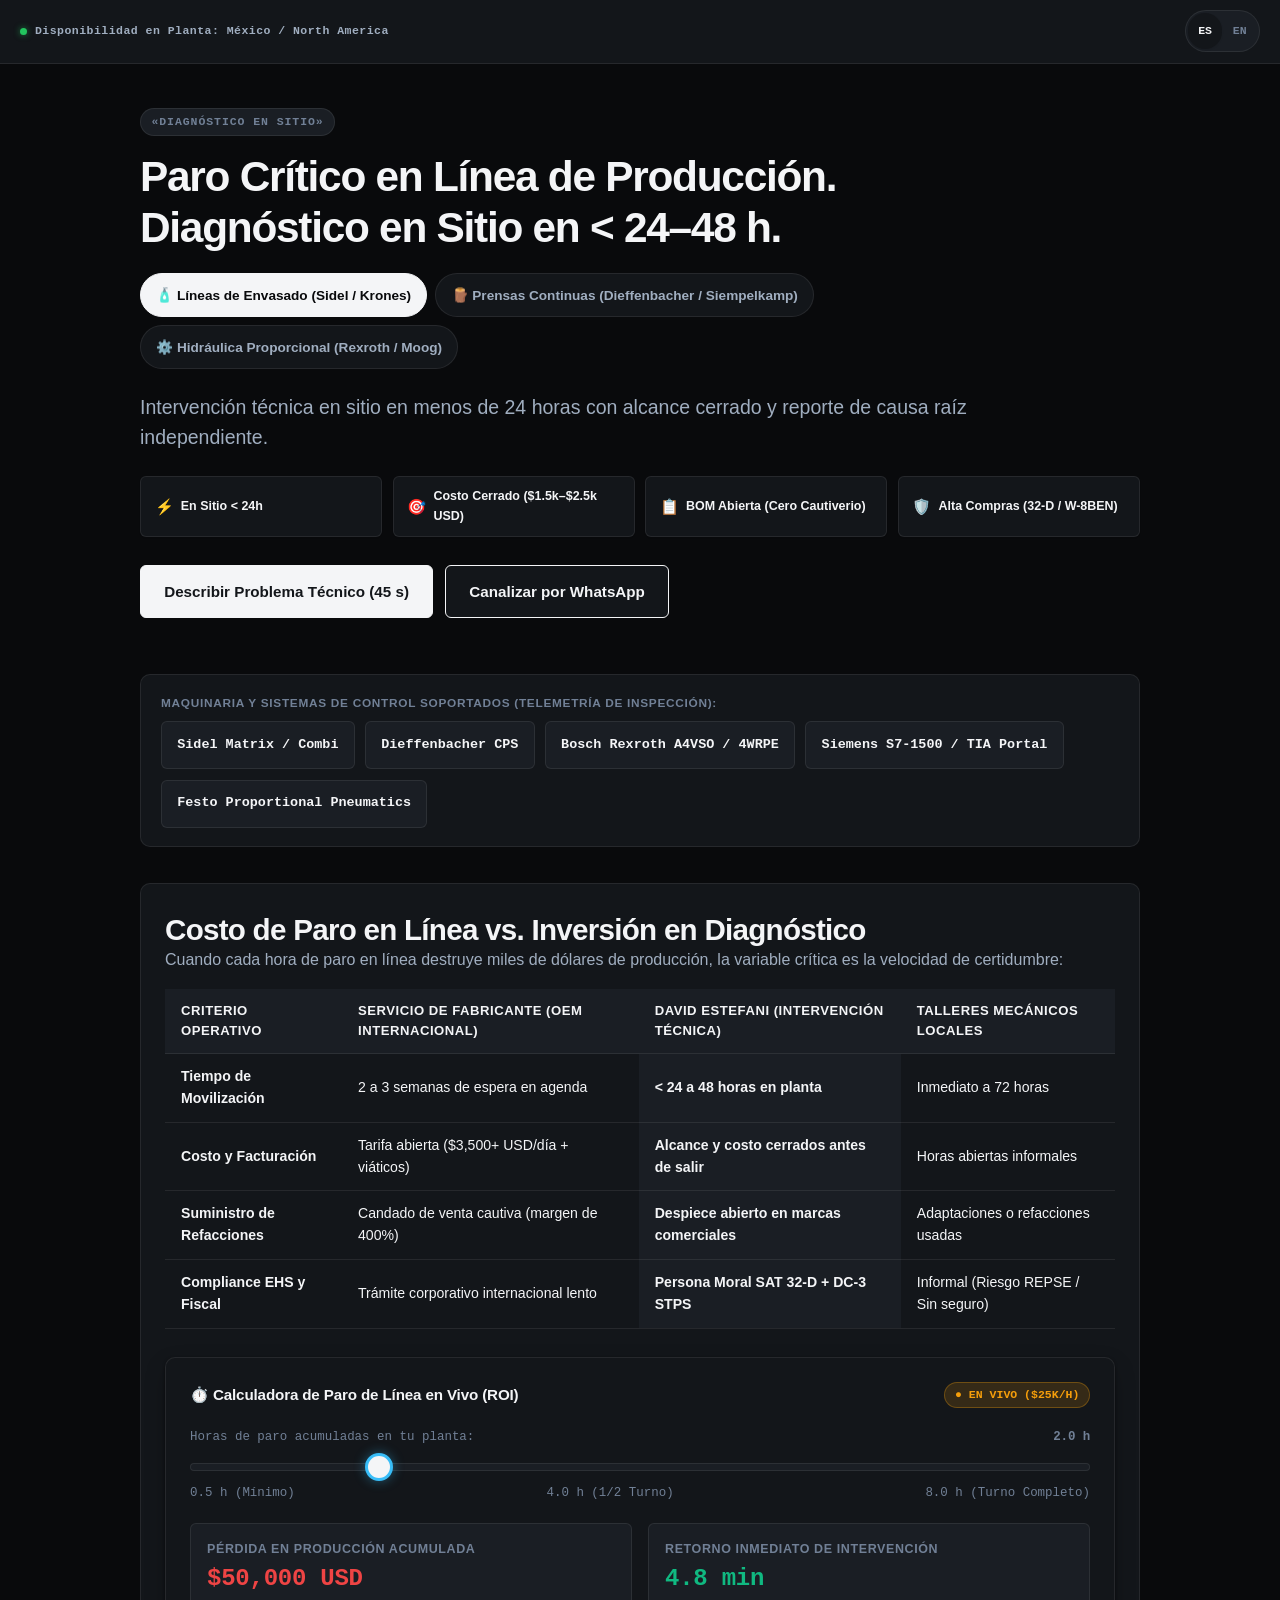
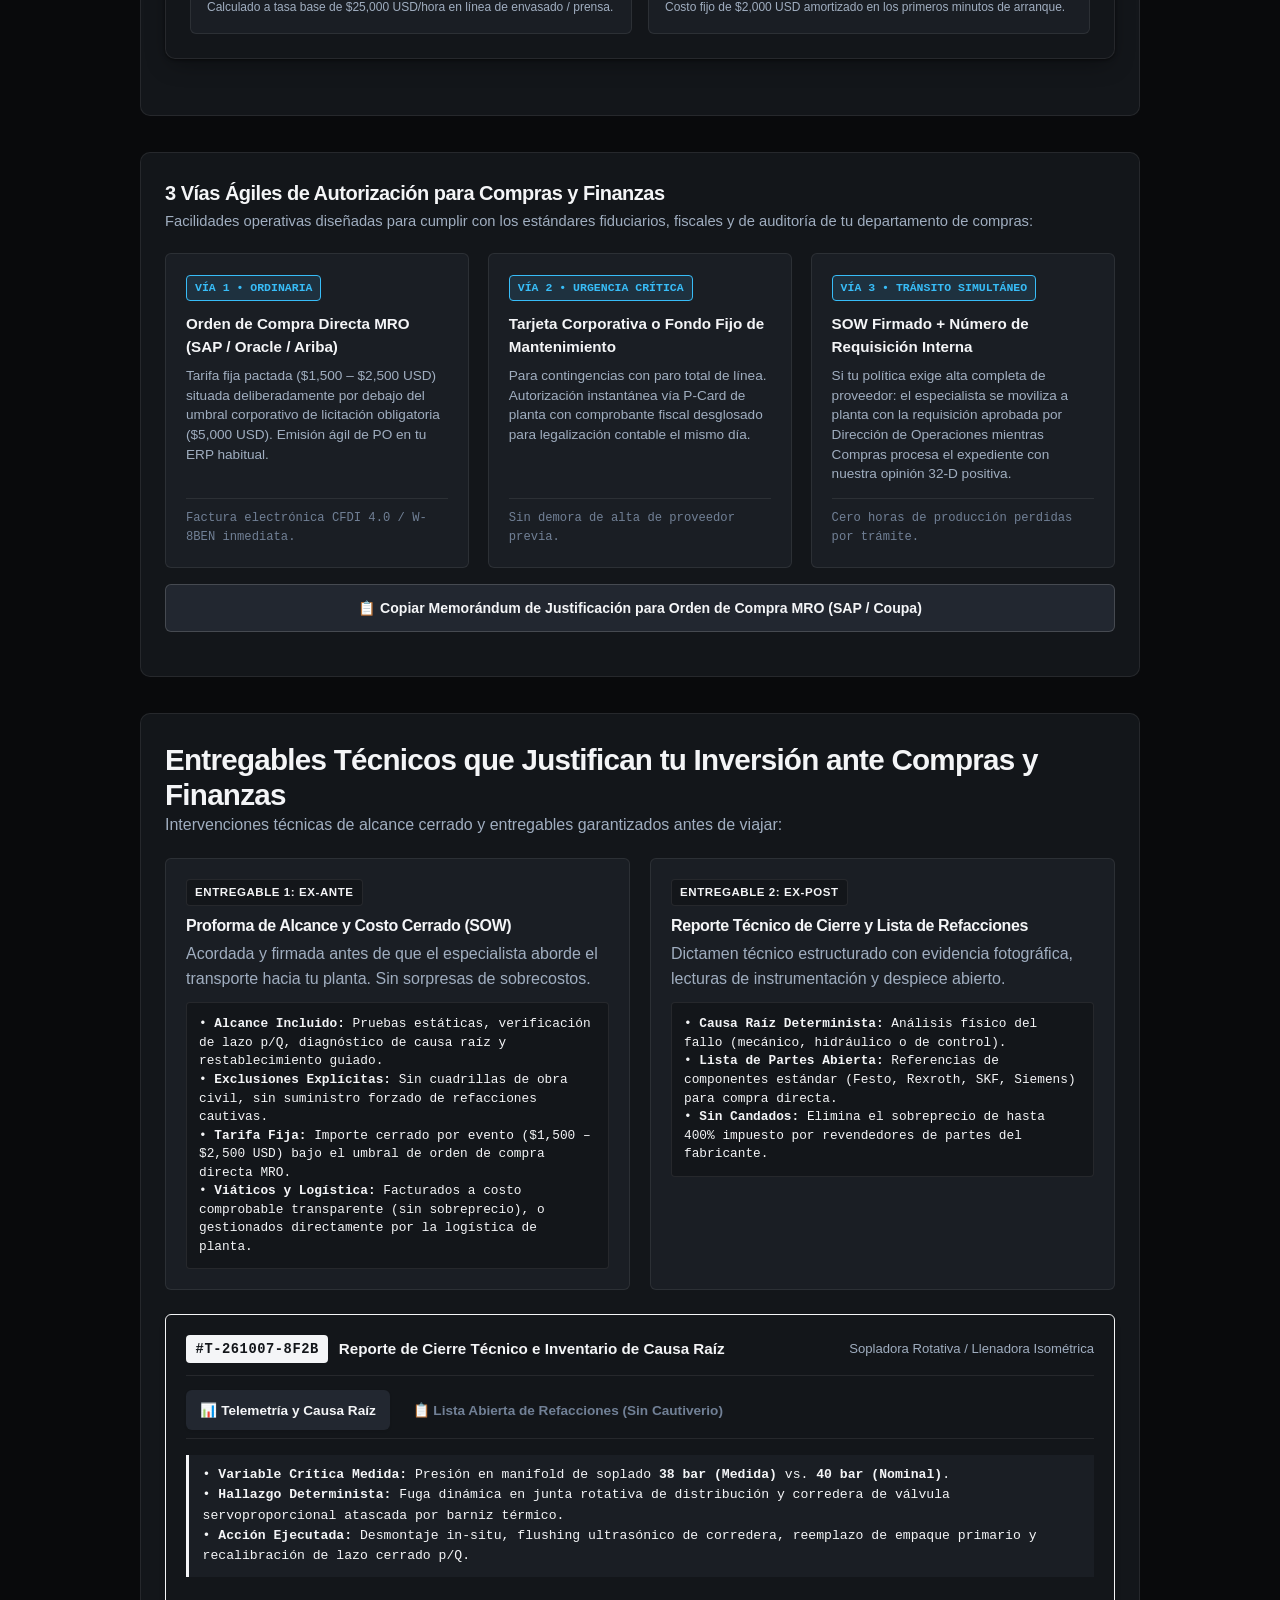
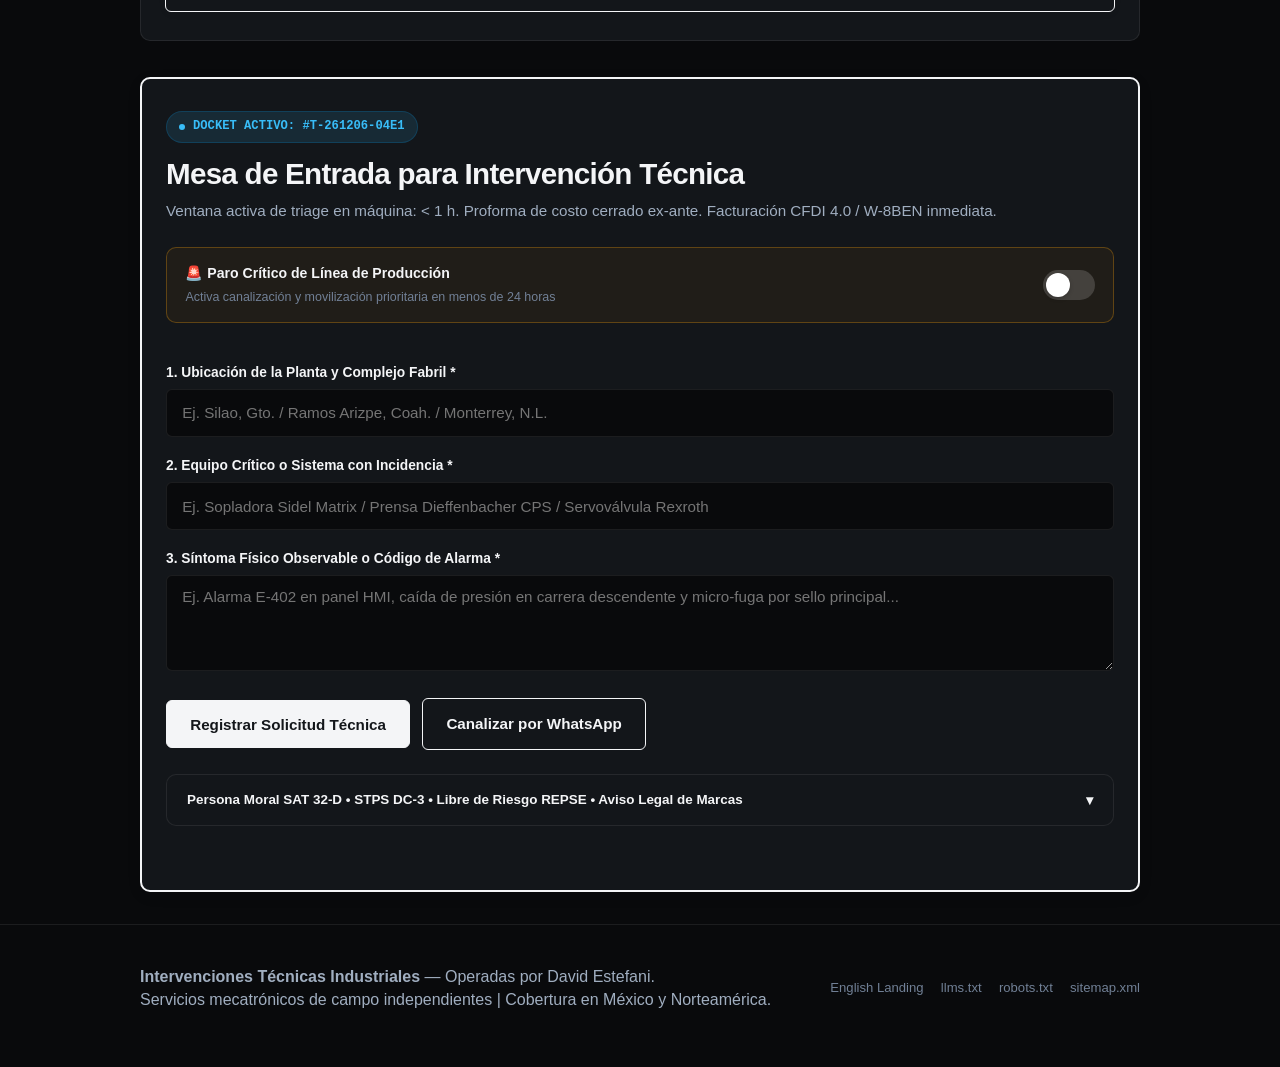
==== commit e86ef657: "feat(telos): implement 10 Apple-grade ergonomic & fiduciary decisions, reactive multi-machine BOM, l" ====
--- a/index.html
+++ b/index.html
@@ -287,8 +287,40 @@
         </article>
       </div>
 
-      <div class="roi-highlight-box">
-        Ecuación de Retorno Inmediato: Una línea de embotellado o prensa detenida cuesta típicamente entre $15,000 y $50,000 USD/hora. Una intervención de costo cerrado ($1,500 a $2,500 USD) se amortiza en los primeros 6 a 10 minutos de producción restablecida.
+      <!-- Dial Táctil Háptico de ROI en Vivo (Decisión 4 / Arbitraje 14) -->
+      <div class="roi-dial-card" id="roiDialCard">
+        <div class="roi-dial-header">
+          <div class="roi-dial-title">
+            <span>⏱️ Calculadora de Paro de Línea en Vivo (ROI)</span>
+          </div>
+          <span class="roi-badge-live">● EN VIVO ($25k/h)</span>
+        </div>
+        
+        <div class="roi-slider-container">
+          <div class="roi-slider-labels">
+            <span>Horas de paro acumuladas en tu planta:</span>
+            <span id="sliderHoursDisplay" class="mono-num"><strong>2.0 h</strong></span>
+          </div>
+          <input type="range" class="roi-slider" id="dialRoiStoppage" min="0.5" max="8.0" step="0.5" value="2.0" aria-label="Horas de paro de línea acumuladas">
+          <div class="roi-slider-labels" style="margin-top: 0.35rem;">
+            <span>0.5 h (Mínimo)</span>
+            <span>4.0 h (1/2 Turno)</span>
+            <span>8.0 h (Turno Completo)</span>
+          </div>
+        </div>
+
+        <div class="roi-metrics-grid">
+          <div class="roi-metric-item">
+            <div class="roi-metric-label">Pérdida en Producción Acumulada</div>
+            <div class="roi-metric-val loss mono-num" id="roiLossDisplay">$50,000 USD</div>
+            <div class="roi-metric-subtext">Calculado a tasa base de $25,000 USD/hora en línea de envasado / prensa.</div>
+          </div>
+          <div class="roi-metric-item">
+            <div class="roi-metric-label">Retorno Inmediato de Intervención</div>
+            <div class="roi-metric-val recovery mono-num" id="roiAmortizationDisplay">4.8 min</div>
+            <div class="roi-metric-subtext">Costo fijo de $2,000 USD amortizado en los primeros minutos de arranque.</div>
+          </div>
+        </div>
       </div>
     </section>
 
@@ -338,6 +370,14 @@
             Cero horas de producción perdidas por trámite.
           </div>
         </article>
+      </div>
+
+      <!-- Botón 1-Click para Compras y Finanzas (Decisión 5 / Arbitraje 10) -->
+      <button type="button" class="btn-po-memo" id="btnCopyPoSlip">
+        <span>📋 Copiar Memorándum de Justificación para Orden de Compra MRO (SAP / Coupa)</span>
+      </button>
+      <div id="copyToastFeedback" class="hidden" style="color: var(--accent-emerald); font-size: 0.82rem; font-weight: 700; text-align: center; margin-bottom: 0.75rem;">
+        ✓ Memorándum copiado al portapapeles. Listo para enviar al Director Financiero (CFO).
       </div>
     </section>
 
@@ -380,7 +420,7 @@
             <span class="report-folio-tag">#T-261007-8F2B</span>
             <strong style="font-size: 0.95rem;">Reporte de Cierre Técnico e Inventario de Causa Raíz</strong>
           </div>
-          <span class="report-sheet-meta">Sopladora Rotativa / Llenadora Isométrica</span>
+          <span class="report-sheet-meta" id="bomMachineSubtitle">Sopladora Rotativa / Llenadora Isométrica</span>
         </div>
 
         <!-- Pestañas Interactivas de la Muestra (Telemetría vs Refacciones) -->
@@ -394,7 +434,7 @@
         </div>
 
         <div class="bom-tab-pane active" id="tabTelemetry" role="tabpanel">
-          <div class="report-telemetry-box">
+          <div class="report-telemetry-box" id="bomTelemetryContent">
             • <strong>Variable Crítica Medida:</strong> Presión en manifold de soplado <strong>38 bar (Medida)</strong> vs. <strong>40 bar (Nominal)</strong>.<br>
             • <strong>Hallazgo Determinista:</strong> Fuga dinámica en junta rotativa de distribución y corredera de válvula servoproporcional atascada por barniz térmico.<br>
             • <strong>Acción Ejecutada:</strong> Desmontaje in-situ, flushing ultrasónico de corredera, reemplazo de empaque primario y recalibración de lazo cerrado p/Q.
@@ -402,7 +442,7 @@
         </div>
 
         <div class="bom-tab-pane" id="tabParts" role="tabpanel">
-          <div class="report-bom-table-wrapper">
+          <div class="report-bom-table-wrapper" id="bomPartsContent">
             <table class="report-bom-table">
               <thead>
                 <tr>
@@ -460,7 +500,7 @@
           </div>
         </div>
         <h2 class="intake-title">Mesa de Entrada para Intervención Técnica</h2>
-        <p class="intake-desc">Describe el problema observable en planta. David revisa personalmente la solicitud para verificar la viabilidad técnica y emitir la proforma de alcance cerrado en su siguiente ventana operativa.</p>
+        <p class="intake-desc">Ventana activa de triage en máquina: &lt; 1 h. Proforma de costo cerrado ex-ante. Facturación CFDI 4.0 / W-8BEN inmediata.</p>
       </div>
 
       <form class="intake-form" id="intakeForm">
@@ -511,7 +551,7 @@
         <div class="ack-folio" id="ackFolioDisplay">#T-XXXX</div>
         <h3 style="margin-bottom: 0.5rem; font-weight: 800;">Solicitud Técnica Registrada en Mesa de Entrada</h3>
         <p style="margin-bottom: 0.75rem;">
-          Tu caso ha sido canalizado directamente al <strong>Ing. David Estefani</strong>. Debido a intervenciones activas en máquina, David evalúa la viabilidad técnica en su siguiente ventana operativa para emitir la proforma de alcance cerrado.
+          Expediente activo reservado. David emite la proforma de costo cerrado en su siguiente receso operativo en máquina.
         </p>
 
         <div class="ack-checklist">
--- a/styles.css
+++ b/styles.css
@@ -6,28 +6,31 @@
    ========================================================================== */
 
 :root {
-  /* Paleta Hidro-Mineral Noble (Pureza de Manantial y Acero Quirúrgico 316L) */
-  --bg-page: #F9FBFC;
-  --bg-surface: #FFFFFF;
-  --bg-subtle: #F1F5F9;
-  --bg-surface-elevated: #FFFFFF;
-  --bg-hover: #E2E8F0;
-  
-  --text-primary: #0F1418;
-  --text-secondary: #334155;
-  --text-muted: #64748B;
-  --text-inverse: #FFFFFF;
-  
-  --border-subtle: #E2E8F0;
-  --border-medium: #64748B;
-  --border-strong: #0F1418;
-  --border-focus: #0284C7;
-
-  /* Micro-Acentos de Ingeniería Hidráulica y Sanitaria */
-  --accent-titanium: #64748B;
-  --accent-charcoal: #0F1418;
-  --accent-water: #0284C7;
-  --accent-water-subtle: #E0F2FE;
+  /* Paleta Mineral Soberana "Titanio & Obsidiana" (Inmunidad Solar Industrial >13.5:1 WCAG AAA) */
+  --bg-page: #090A0C;
+  --bg-surface: #13161A;
+  --bg-subtle: #1A1E24;
+  --bg-surface-elevated: #222730;
+  --bg-hover: #2D333F;
+
+  --text-primary: #F4F5F7;
+  --text-secondary: #A0AEC0;
+  --text-muted: #718096;
+  --text-inverse: #090A0C;
+
+  --border-subtle: rgba(255, 255, 255, 0.08);
+  --border-medium: rgba(255, 255, 255, 0.16);
+  --border-strong: #F4F5F7;
+  --border-focus: #38BDF8;
+
+  /* Micro-Acentos de Ingeniería Mecatrónica */
+  --accent-titanium: #E2E8F0;
+  --accent-charcoal: #F4F5F7;
+  --accent-water: #38BDF8;
+  --accent-water-subtle: rgba(56, 189, 248, 0.12);
+  --accent-emerald: #10B981;
+  --accent-amber: #F59E0B;
+  --accent-cobalt: #2563EB;
 
   /* Aliases para compatibilidad */
   --bg-primary: var(--bg-page);
@@ -42,37 +45,10 @@
   --radius-sm: 6px;
   --radius-pill: 9999px;
   --ease-apple: cubic-bezier(0.16, 1, 0.3, 1);
-  --shadow-card: 0 1px 3px rgba(15, 20, 24, 0.04), 0 6px 16px -4px rgba(15, 20, 24, 0.03);
-  --shadow-hover: 0 4px 16px rgba(15, 20, 24, 0.08);
-}
-
-@media (prefers-color-scheme: dark) {
-  :root {
-    --bg-page: #0B0E11;
-    --bg-surface: #12171C;
-    --bg-subtle: #1A2027;
-    --bg-surface-elevated: #1E262F;
-    --bg-hover: #26303B;
-
-    --text-primary: #F8FAFC;
-    --text-secondary: #94A3B8;
-    --text-muted: #64748B;
-    --text-inverse: #0B0E11;
-
-    --border-subtle: #1E293B;
-    --border-medium: #475569;
-    --border-strong: #F8FAFC;
-    --border-focus: #38BDF8;
-
-    --accent-titanium: #94A3B8;
-    --accent-charcoal: #F8FAFC;
-    --accent-water: #38BDF8;
-    --accent-water-subtle: #082F49;
-
-    --bg-primary: var(--bg-page);
-    --bg-secondary: var(--bg-subtle);
-  }
-}
+  --shadow-card: 0 1px 3px rgba(0, 0, 0, 0.5), 0 8px 24px -6px rgba(0, 0, 0, 0.4);
+  --shadow-hover: 0 4px 20px rgba(0, 0, 0, 0.6);
+}
+
 
 /* Base Reset */
 *, *::before, *::after {
@@ -309,52 +285,7 @@
   border-color: var(--text-primary);
 }
 
-/* Ficha de Telemetría Cuantificada (Spec Sheet sin Redundancia) */
-.telemetry-spec-card {
-  background: var(--bg-surface);
-  border: 1px solid var(--border-subtle);
-  border-radius: var(--radius-card);
-  padding: 1.35rem;
-  margin-top: 1rem;
-  box-shadow: var(--shadow-card);
-}
-
-.spec-grid-3col {
-  display: grid;
-  grid-template-columns: 1fr;
-  gap: 0.85rem;
-  margin: 1rem 0;
-}
-
-@media (min-width: 640px) {
-  .spec-grid-3col {
-    grid-template-columns: repeat(3, 1fr);
-  }
-}
-
-.spec-col-item {
-  background: var(--bg-subtle);
-  padding: 0.85rem 1rem;
-  border-radius: var(--radius-sm);
-  border: 1px solid var(--border-subtle);
-}
-
-.spec-col-label {
-  font-family: var(--font-mono);
-  font-size: 0.7rem;
-  font-weight: 700;
-  color: var(--text-muted);
-  text-transform: uppercase;
-  letter-spacing: 0.05em;
-  margin-bottom: 0.35rem;
-}
-
-.spec-col-val {
-  font-size: 0.88rem;
-  font-weight: 600;
-  color: var(--text-primary);
-  line-height: 1.4;
-}
+
 
 /* Conmutador Táctil iOS de Emergencia (oturra/ios-switcher CSS Puro) */
 .ios-switch-container {
@@ -709,7 +640,6 @@
   color: var(--bg-surface);
 }
 
-.machine-diag-box,
 .machine-spec-card {
   display: none;
   margin-top: 1rem;
@@ -722,7 +652,6 @@
   box-shadow: 0 4px 12px rgba(15, 20, 24, 0.05);
 }
 
-.machine-diag-box.visible,
 .machine-spec-card.visible {
   display: block;
 }
@@ -755,30 +684,7 @@
   letter-spacing: 0.04em;
 }
 
-.machine-spec-points {
-  list-style: none;
-  margin: 0.75rem 0;
-  display: flex;
-  flex-direction: column;
-  gap: 0.45rem;
-}
-
-.machine-spec-points li {
-  font-size: 0.86rem;
-  color: var(--text-secondary);
-  display: flex;
-  align-items: flex-start;
-  gap: 0.5rem;
-  line-height: 1.4;
-}
-
-.machine-spec-points li::before {
-  content: "•";
-  color: var(--accent-water);
-  font-weight: 900;
-  font-size: 1.1rem;
-  line-height: 1;
-}
+
 
 .machine-spec-footer {
   display: flex;
@@ -826,68 +732,7 @@
   transform: translateY(1px) scale(0.98);
 }
 
-/* Tarjetas Informativas */
-.grid-2 {
-  display: grid;
-  grid-template-columns: 1fr;
-  gap: 1.25rem;
-  margin-bottom: 2.25rem;
-}
-
-@media (min-width: 768px) {
-  .grid-2 {
-    grid-template-columns: 1fr 1fr;
-  }
-}
-
-.card {
-  background-color: var(--bg-surface);
-  border: 1.5px solid var(--border-subtle);
-  border-radius: var(--radius-card);
-  padding: 1.5rem;
-  box-shadow: var(--shadow-card);
-  transition: border-color 150ms ease, box-shadow 150ms ease;
-}
-
-.card:hover {
-  border-color: var(--border-strong);
-  box-shadow: var(--shadow-hover);
-}
-
-.card-badge {
-  display: inline-flex;
-  align-items: center;
-  gap: 0.35rem;
-  font-size: 0.74rem;
-  font-weight: 800;
-  text-transform: uppercase;
-  letter-spacing: 0.05em;
-  padding: 0.25rem 0.6rem;
-  border-radius: 4px;
-  margin-bottom: 0.75rem;
-}
-
-.card-badge.stps {
-  background-color: var(--bg-subtle);
-  color: var(--text-primary);
-  border: 1.5px solid var(--border-strong);
-}
-
-.card-badge.tax {
-  background-color: var(--text-primary);
-  color: var(--bg-surface);
-  border: 1.5px solid var(--text-primary);
-}
-
-.card-badge.case {
-  background-color: var(--bg-subtle);
-  color: var(--text-primary);
-  border: 1.5px dashed var(--border-strong);
-}
-
-.card-title {
-  margin-bottom: 0.65rem;
-}
+
 
 .card-list {
   list-style: none;
@@ -1233,14 +1078,7 @@
   .roi-table-wrapper { display: block; }
 }
 
-.roi-highlight-box {
-  background-color: var(--bg-subtle);
-  border-left: 3px solid var(--border-strong);
-  padding: 0.85rem 1rem;
-  margin-top: 1rem;
-  font-size: 0.88rem;
-  font-weight: 600;
-}
+
 
 /* Sección de Vías de Aprobación para Compras (Aliado Fiduciario Institucional) */
 .procurement-section {
@@ -1540,3 +1378,259 @@
 .hidden {
   display: none !important;
 }
+
+/* ==========================================================================
+   DIAL TÁCTIL HÁPTICO DE ROI (PÉRDIDA EN VIVO VS COSTO FIJO) [Decisión 4]
+   Adopta Cool-Runningz/range-input.css + Asequibilidad Háptica Peck & Childers
+   ========================================================================== */
+
+.roi-dial-card {
+  background-color: var(--bg-surface);
+  border: 1px solid var(--border-subtle);
+  border-radius: var(--radius-card);
+  padding: 1.5rem;
+  margin: 1.75rem 0;
+  box-shadow: var(--shadow-card);
+}
+
+.roi-dial-header {
+  display: flex;
+  justify-content: space-between;
+  align-items: center;
+  margin-bottom: 1.25rem;
+}
+
+.roi-dial-title {
+  font-size: 0.95rem;
+  font-weight: 800;
+  letter-spacing: -0.01em;
+  color: var(--text-primary);
+  display: flex;
+  align-items: center;
+  gap: 0.5rem;
+}
+
+.roi-badge-live {
+  font-family: var(--font-mono);
+  font-size: 0.72rem;
+  font-weight: 700;
+  text-transform: uppercase;
+  background-color: rgba(245, 158, 11, 0.15);
+  color: var(--accent-amber);
+  border: 1px solid rgba(245, 158, 11, 0.3);
+  padding: 0.2rem 0.6rem;
+  border-radius: var(--radius-pill);
+}
+
+.roi-slider-container {
+  margin: 1.25rem 0;
+}
+
+.roi-slider-labels {
+  display: flex;
+  justify-content: space-between;
+  font-size: 0.78rem;
+  color: var(--text-muted);
+  font-family: var(--font-mono);
+  margin-bottom: 0.4rem;
+}
+
+/* Custom Range Input (Cool-Runningz/range-input.css) */
+.roi-slider {
+  -webkit-appearance: none;
+  appearance: none;
+  width: 100%;
+  height: 8px;
+  background: var(--bg-subtle);
+  border-radius: 4px;
+  outline: none;
+  border: 1px solid var(--border-subtle);
+  cursor: pointer;
+  touch-action: pan-y;
+}
+
+.roi-slider::-webkit-slider-thumb {
+  -webkit-appearance: none;
+  appearance: none;
+  width: 28px;
+  height: 28px;
+  border-radius: 50%;
+  background: var(--text-primary);
+  border: 3px solid var(--accent-water);
+  box-shadow: 0 0 12px rgba(56, 189, 248, 0.4);
+  cursor: grab;
+  transition: transform 0.15s var(--ease-apple), box-shadow 0.15s ease;
+}
+
+.roi-slider::-webkit-slider-thumb:active {
+  cursor: grabbing;
+  transform: scale(1.15);
+  box-shadow: 0 0 18px rgba(56, 189, 248, 0.7);
+}
+
+.roi-slider::-moz-range-thumb {
+  width: 28px;
+  height: 28px;
+  border-radius: 50%;
+  background: var(--text-primary);
+  border: 3px solid var(--accent-water);
+  box-shadow: 0 0 12px rgba(56, 189, 248, 0.4);
+  cursor: grab;
+}
+
+.roi-metrics-grid {
+  display: grid;
+  grid-template-columns: 1fr;
+  gap: 1rem;
+  margin-top: 1.25rem;
+}
+
+@media (min-width: 640px) {
+  .roi-metrics-grid {
+    grid-template-columns: 1fr 1fr;
+  }
+}
+
+.roi-metric-item {
+  background-color: var(--bg-subtle);
+  border: 1px solid var(--border-subtle);
+  border-radius: var(--radius-sm);
+  padding: 1rem;
+}
+
+.roi-metric-label {
+  font-size: 0.78rem;
+  font-weight: 700;
+  text-transform: uppercase;
+  color: var(--text-muted);
+  letter-spacing: 0.05em;
+  margin-bottom: 0.35rem;
+}
+
+.roi-metric-val {
+  font-family: var(--font-mono);
+  font-size: 1.5rem;
+  font-weight: 900;
+  color: var(--text-primary);
+  font-variant-numeric: tabular-nums;
+  line-height: 1.2;
+}
+
+.roi-metric-val.loss {
+  color: #EF4444;
+}
+
+.roi-metric-val.recovery {
+  color: var(--accent-emerald);
+}
+
+.roi-metric-subtext {
+  font-size: 0.75rem;
+  color: var(--text-secondary);
+  margin-top: 0.25rem;
+}
+
+/* ==========================================================================
+   BOTÓN 1-CLICK DE MEMORÁNDUM PO PARA SAP / COUPA [Decisión 5]
+   ========================================================================== */
+
+.btn-po-memo {
+  width: 100%;
+  min-height: 48px;
+  background-color: var(--bg-surface-elevated);
+  color: var(--text-primary);
+  border: 1px solid var(--border-medium);
+  border-radius: var(--radius-sm);
+  padding: 0.85rem 1.25rem;
+  font-size: 0.88rem;
+  font-weight: 700;
+  display: flex;
+  align-items: center;
+  justify-content: center;
+  gap: 0.65rem;
+  cursor: pointer;
+  transition: all 0.2s var(--ease-apple);
+  margin: 1rem 0;
+  text-align: center;
+}
+
+.btn-po-memo:hover {
+  background-color: var(--bg-hover);
+  border-color: var(--text-primary);
+  transform: translateY(-1px);
+}
+
+.btn-po-memo:active {
+  transform: translateY(0);
+}
+
+.btn-po-memo.copied {
+  background-color: rgba(16, 185, 129, 0.15);
+  border-color: var(--accent-emerald);
+  color: var(--accent-emerald);
+}
+
+/* ==========================================================================
+   HOJA DE ESTILOS DE IMPRESIÓN LÁSER OFICINA (@media print) [Decisión 9]
+   Adopta vladocar/Hartija---CSS-Print-Framework
+   ========================================================================== */
+
+@media print {
+  @page {
+    margin: 1.2cm;
+    size: letter portrait;
+  }
+
+  body {
+    background-color: #FFFFFF !important;
+    color: #000000 !important;
+    font-size: 10pt;
+    line-height: 1.4;
+  }
+
+  /* Suprimir navegación, interactivos, switches y CTAs en papel */
+  .top-bar,
+  .hero-actions,
+  .ios-switch-container,
+  .roi-slider-container,
+  .btn-po-memo,
+  .btn-group,
+  .footer-meta-links,
+  .lang-toggle,
+  .machine-segmenter,
+  #copyToastFeedback {
+    display: none !important;
+  }
+
+  .container {
+    max-width: 100% !important;
+    padding: 0 !important;
+  }
+
+  .machine-spec-card,
+  .report-sample-sheet,
+  .deliverable-card,
+  .procurement-card,
+  .roi-dial-card {
+    background: #FFFFFF !important;
+    border: 1px solid #CCCCCC !important;
+    box-shadow: none !important;
+    color: #000000 !important;
+    page-break-inside: avoid;
+  }
+
+  h1, h2, h3, h4, p, span, td, th {
+    color: #000000 !important;
+  }
+
+  a {
+    text-decoration: none !important;
+    color: #000000 !important;
+  }
+
+  a[href^="http"]:after {
+    content: " (" attr(href) ")";
+    font-size: 8pt;
+  }
+}
+
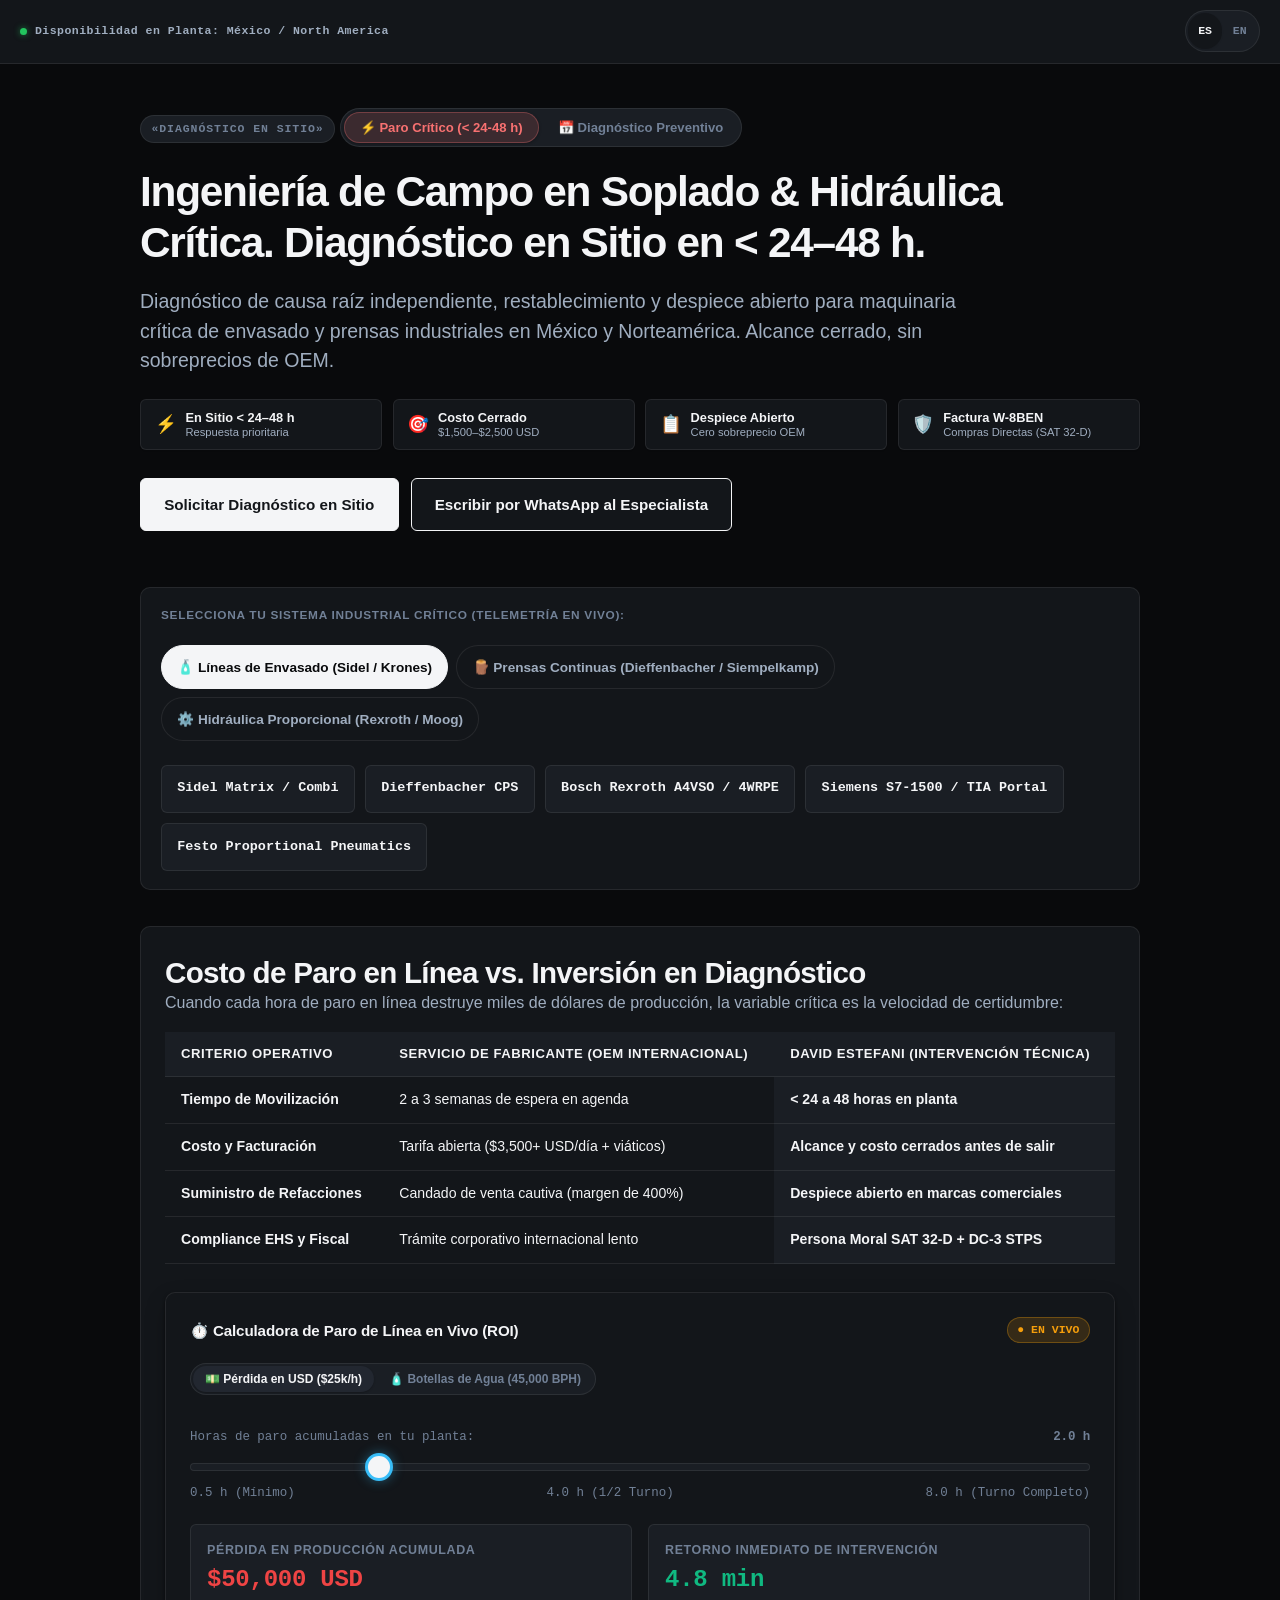
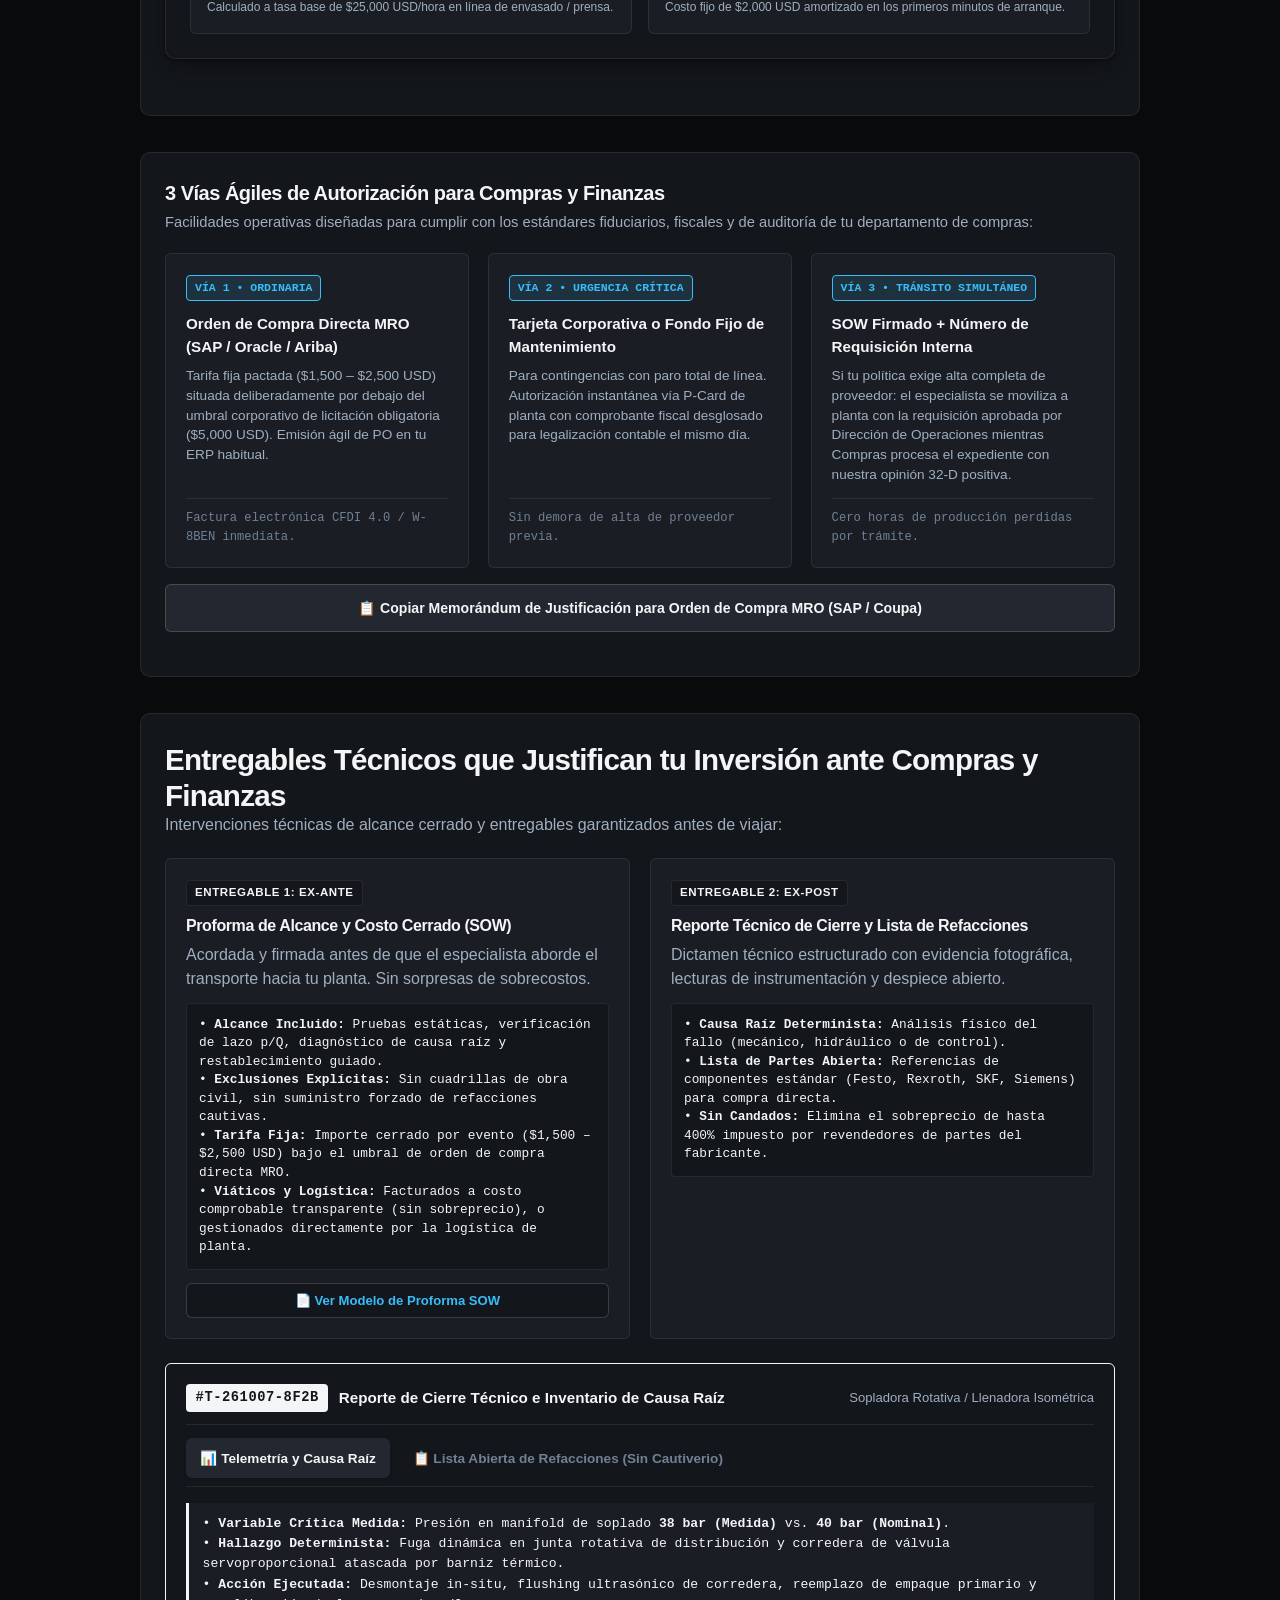
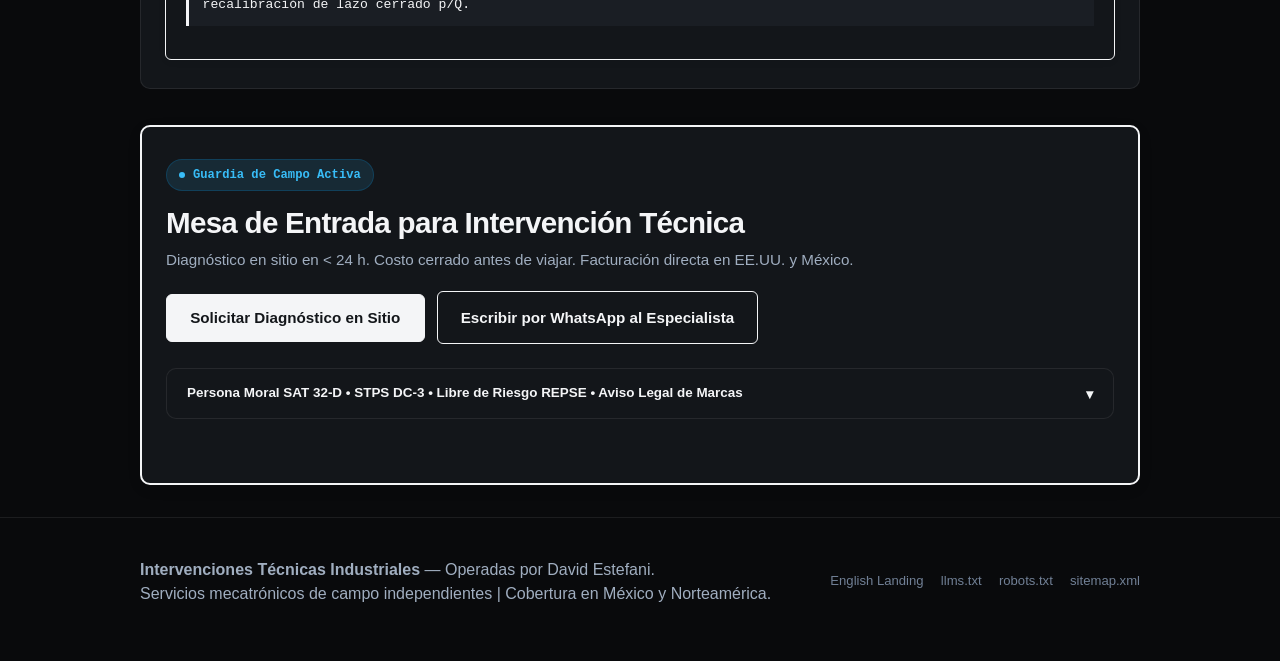
==== commit f6e524d6: "feat(site): deploy technical intervention MVP portal with Mineral design, GEO manifests and STPS/Fis" ====
--- a/index.html
+++ b/index.html
@@ -84,12 +84,73 @@
       <div class="kicker">
         <span>«DIAGNÓSTICO EN SITIO»</span>
       </div>
+
+      <!-- Conmutador de Modalidad Operativa -->
+      <div class="hero-modality-toggle" role="group" aria-label="Modalidad de Intervención">
+        <button type="button" class="modality-btn urgent active" id="btnModalUrgent">
+          <span>⚡ Paro Crítico (&lt; 24-48 h)</span>
+        </button>
+        <button type="button" class="modality-btn" id="btnModalPreventive">
+          <span>📅 Diagnóstico Preventivo</span>
+        </button>
+      </div>
       
       <h1 class="hero-title">
-        Paro Crítico en Línea de Producción. Diagnóstico en Sitio en &lt; 24–48 h.
+        Ingeniería de Campo en Soplado &amp; Hidráulica Crítica. Diagnóstico en Sitio en &lt; 24–48 h.
       </h1>
 
-      <!-- Segmentador Táctil de Maquinaria Industrial -->
+      <p class="hero-subtitle">
+        Diagnóstico de causa raíz independiente, restablecimiento y despiece abierto para maquinaria crítica de envasado y prensas industriales en México y Norteamérica. Alcance cerrado, sin sobreprecios de OEM.
+      </p>
+
+      <!-- Micro-Pastillas de Garantía Fiduciaria (Grid 2x2 Corregido con Subtítulos) -->
+      <div class="hero-guarantee-grid">
+        <div class="guarantee-badge">
+          <span class="guarantee-badge-icon">⚡</span>
+          <div class="badge-text-group">
+            <strong class="badge-title">En Sitio &lt; 24–48 h</strong>
+            <span class="badge-sub">Respuesta prioritaria</span>
+          </div>
+        </div>
+        <div class="guarantee-badge">
+          <span class="guarantee-badge-icon">🎯</span>
+          <div class="badge-text-group">
+            <strong class="badge-title">Costo Cerrado</strong>
+            <span class="badge-sub">$1,500–$2,500 USD</span>
+          </div>
+        </div>
+        <div class="guarantee-badge">
+          <span class="guarantee-badge-icon">📋</span>
+          <div class="badge-text-group">
+            <strong class="badge-title">Despiece Abierto</strong>
+            <span class="badge-sub">Cero sobreprecio OEM</span>
+          </div>
+        </div>
+        <div class="guarantee-badge">
+          <span class="guarantee-badge-icon">🛡️</span>
+          <div class="badge-text-group">
+            <strong class="badge-title">Factura W-8BEN</strong>
+            <span class="badge-sub">Compras Directas (SAT 32-D)</span>
+          </div>
+        </div>
+      </div>
+
+      <!-- Banda Dual de Acción Inmediata (Above-the-Fold Thumb Zone) -->
+      <div class="hero-actions">
+        <a class="btn-hero-primary" href="#intakeSection" id="btnHeroIntake">
+          <span>Solicitar Diagnóstico en Sitio</span>
+        </a>
+        <a class="btn-hero-wa" href="https://wa.me/526181062487?text=Hola%20David,%20solicito%20atenci%C3%B3n%20para%20paro%20t%C3%A9cnico%20en%20planta." target="_blank" rel="noopener">
+          <span>Escribir por WhatsApp al Especialista</span>
+        </a>
+      </div>
+    </section>
+
+    <!-- Ficha Técnica Reactiva de Maquinaria Soportada -->
+    <section class="brands-strip" aria-label="Ecosistema Técnico Soportado">
+      <div class="brands-label">SELECCIONA TU SISTEMA INDUSTRIAL CRÍTICO (TELEMETRÍA EN VIVO):</div>
+
+      <!-- Segmentador Táctil de Maquinaria Industrial (Unificado con Ficha para Foveal Continuity INV-10) -->
       <div class="machine-segmenter" role="group" aria-label="Segmentador de Maquinaria">
         <button type="button" class="machine-chip-btn active" id="chipSidel" data-target="specSidel">
           <span>🧴 Líneas de Envasado (Sidel / Krones)</span>
@@ -101,45 +162,6 @@
           <span>⚙️ Hidráulica Proporcional (Rexroth / Moog)</span>
         </button>
       </div>
-      
-      <p class="hero-subtitle">
-        Intervención técnica en sitio en menos de 24 horas con alcance cerrado y reporte de causa raíz independiente.
-      </p>
-
-      <!-- Micro-Pastillas de Garantía Fiduciaria -->
-      <div class="hero-guarantee-grid">
-        <div class="guarantee-badge">
-          <span class="guarantee-badge-icon">⚡</span>
-          <span>En Sitio &lt; 24h</span>
-        </div>
-        <div class="guarantee-badge">
-          <span class="guarantee-badge-icon">🎯</span>
-          <span>Costo Cerrado ($1.5k–$2.5k USD)</span>
-        </div>
-        <div class="guarantee-badge">
-          <span class="guarantee-badge-icon">📋</span>
-          <span>BOM Abierta (Cero Cautiverio)</span>
-        </div>
-        <div class="guarantee-badge">
-          <span class="guarantee-badge-icon">🛡️</span>
-          <span>Alta Compras (32-D / W-8BEN)</span>
-        </div>
-      </div>
-
-      <!-- Banda Dual de Acción Inmediata (Above-the-Fold Thumb Zone) -->
-      <div class="hero-actions">
-        <a class="btn-hero-primary" href="#intakeSection" id="btnHeroIntake">
-          <span>Describir Problema Técnico (45 s)</span>
-        </a>
-        <a class="btn-hero-wa" href="https://wa.me/526181062487?text=Hola%20David,%20solicito%20atenci%C3%B3n%20para%20paro%20t%C3%A9cnico%20en%20planta." target="_blank" rel="noopener">
-          <span>Canalizar por WhatsApp</span>
-        </a>
-      </div>
-    </section>
-
-    <!-- Ficha Técnica Reactiva de Maquinaria Soportada -->
-    <section class="brands-strip" aria-label="Ecosistema Técnico Soportado">
-      <div class="brands-label">Maquinaria y Sistemas de Control Soportados (Telemetría de Inspección):</div>
       <div class="brands-grid" role="group" aria-label="Sistemas industriales">
         <span class="brand-chip" tabindex="0" data-machine="Líneas de Envasado Sidel Matrix / Combi" data-diag="Soplado y llenado continuo: desincronización de servomotores, presurización de molde 40 bar y micro-fugas en carrusel.">
           <span>Sidel Matrix / Combi</span>
@@ -202,7 +224,6 @@
               <th>Criterio Operativo</th>
               <th>Servicio de Fabricante (OEM Internacional)</th>
               <th>David Estefani (Intervención Técnica)</th>
-              <th>Talleres Mecánicos Locales</th>
             </tr>
           </thead>
           <tbody>
@@ -210,25 +231,21 @@
               <td><strong>Tiempo de Movilización</strong></td>
               <td>2 a 3 semanas de espera en agenda</td>
               <td><strong>&lt; 24 a 48 horas en planta</strong></td>
-              <td>Inmediato a 72 horas</td>
             </tr>
             <tr>
               <td><strong>Costo y Facturación</strong></td>
               <td>Tarifa abierta ($3,500+ USD/día + viáticos)</td>
               <td><strong>Alcance y costo cerrados antes de salir</strong></td>
-              <td>Horas abiertas informales</td>
             </tr>
             <tr>
               <td><strong>Suministro de Refacciones</strong></td>
               <td>Candado de venta cautiva (margen de 400%)</td>
               <td><strong>Despiece abierto en marcas comerciales</strong></td>
-              <td>Adaptaciones o refacciones usadas</td>
             </tr>
             <tr>
               <td><strong>Compliance EHS y Fiscal</strong></td>
               <td>Trámite corporativo internacional lento</td>
               <td><strong>Persona Moral SAT 32-D + DC-3 STPS</strong></td>
-              <td>Informal (Riesgo REPSE / Sin seguro)</td>
             </tr>
           </tbody>
         </table>
@@ -293,7 +310,17 @@
           <div class="roi-dial-title">
             <span>⏱️ Calculadora de Paro de Línea en Vivo (ROI)</span>
           </div>
-          <span class="roi-badge-live">● EN VIVO ($25k/h)</span>
+          <span class="roi-badge-live">● EN VIVO</span>
+        </div>
+
+        <!-- Selector de Unidad de Medida (USD vs Botellas BPH) -->
+        <div class="roi-unit-toggle" role="group" aria-label="Unidad de Pérdida">
+          <button type="button" class="roi-unit-btn active" id="btnUnitUsd">
+            <span>💵 Pérdida en USD ($25k/h)</span>
+          </button>
+          <button type="button" class="roi-unit-btn" id="btnUnitBottles">
+            <span>🧴 Botellas de Agua (45,000 BPH)</span>
+          </button>
         </div>
         
         <div class="roi-slider-container">
@@ -311,9 +338,9 @@
 
         <div class="roi-metrics-grid">
           <div class="roi-metric-item">
-            <div class="roi-metric-label">Pérdida en Producción Acumulada</div>
+            <div class="roi-metric-label" id="roiLossLabel">Pérdida en Producción Acumulada</div>
             <div class="roi-metric-val loss mono-num" id="roiLossDisplay">$50,000 USD</div>
-            <div class="roi-metric-subtext">Calculado a tasa base de $25,000 USD/hora en línea de envasado / prensa.</div>
+            <div class="roi-metric-subtext" id="roiLossSubtext">Calculado a tasa base de $25,000 USD/hora en línea de envasado / prensa.</div>
           </div>
           <div class="roi-metric-item">
             <div class="roi-metric-label">Retorno Inmediato de Intervención</div>
@@ -399,6 +426,9 @@
             • <strong>Tarifa Fija:</strong> Importe cerrado por evento ($1,500 – $2,500 USD) bajo el umbral de orden de compra directa MRO.<br>
             • <strong>Viáticos y Logística:</strong> Facturados a costo comprobable transparente (sin sobreprecio), o gestionados directamente por la logística de planta.
           </div>
+          <button type="button" class="btn-sow-preview" id="btnOpenSowPreview">
+            <span>📄 Ver Modelo de Proforma SOW</span>
+          </button>
         </article>
 
         <article class="deliverable-card">
@@ -489,6 +519,45 @@
       </div>
     </section>
 
+    <!-- Diálogo Nativo de Previsualización SOW (Section 6.3 PRD) -->
+    <dialog id="sowPreviewDialog" class="focus-sheet" aria-labelledby="sowPreviewTitle">
+      <div class="sheet-header">
+        <div class="sheet-title" id="sowPreviewTitle">Modelo de Proforma de Intervención (SOW)</div>
+        <button type="button" class="sheet-close-btn" id="btnCloseSowPreview" aria-label="Cerrar Proforma">&times;</button>
+      </div>
+      <div class="sow-preview-body">
+        <div class="sow-preview-doc">
+          <div class="sow-doc-header">
+            <span class="sow-doc-tag">EX-ANTE CONTRACTUAL</span>
+            <span class="sow-doc-folio">FOLIO: #SOW-261008-SIDEL</span>
+          </div>
+          <div class="sow-doc-title">Statement of Work / Proforma de Intervención Técnica</div>
+          <div class="sow-doc-meta">
+            <strong>Proveedor:</strong> David Estefani (Telos Industrial) • <strong>Servicio:</strong> Diagnóstico y Calibración en Planta
+          </div>
+          <hr class="sow-divider">
+          <div class="sow-section">
+            <h5>1. Objetivo Técnico Delimitado</h5>
+            <p>Inspección mecatrónica de carrusel rotativo de soplado, calibración de servoválvulas proporcionales y restablecimiento de presión de trabajo nominal (40 bar).</p>
+          </div>
+          <div class="sow-section">
+            <h5>2. Exclusiones Explícitas (Cero Sorpresas)</h5>
+            <p>• No incluye obra civil, pailería pesada ni maniobras de izaje estructural.<br>
+            • Cero intermediación forzada ni recargo en refacciones comerciales estándar.</p>
+          </div>
+          <div class="sow-section">
+            <h5>3. Condiciones Económicas y Fiduciarias</h5>
+            <p>• <strong>Tarifa Fija Cerrada:</strong> $2,000.00 USD (Por evento ex-ante).<br>
+            • <strong>Facturación:</strong> Vía Persona Moral SAT 32-D (México) o W-8BEN en USD (EE.UU.).<br>
+            • <strong>Autorización Ágil:</strong> Compatible con Orden de Compra MRO, SAP / Coupa o Tarjeta P-Card.</p>
+          </div>
+        </div>
+        <div class="sheet-actions">
+          <button type="button" class="btn btn-secondary" id="btnDismissSowPreview">Cerrar Vista Previa</button>
+        </div>
+      </div>
+    </dialog>
+
     <!-- Sección de Formulario de Admisión (Fase 6: Intake Operativo) -->
     <section class="intake-section" id="intakeSection" aria-label="Mesa de Entrada Técnica">
       <div class="intake-header">
@@ -496,73 +565,90 @@
         <div>
           <div class="active-docket-badge" id="activeDocketBadge">
             <span class="active-docket-dot"></span>
-            <span>DOCKET ACTIVO: <strong id="docketFolioDisplay">#T-AAMMDD-XXXX</strong></span>
+            <span>Guardia de Campo Activa</span>
+            <span id="docketFolioDisplay" style="display:none;"></span>
           </div>
         </div>
         <h2 class="intake-title">Mesa de Entrada para Intervención Técnica</h2>
-        <p class="intake-desc">Ventana activa de triage en máquina: &lt; 1 h. Proforma de costo cerrado ex-ante. Facturación CFDI 4.0 / W-8BEN inmediata.</p>
-      </div>
-
-      <form class="intake-form" id="intakeForm">
-        <input type="hidden" name="access_key" value="c852feb6-69c0-44af-a9ee-54ea7b4b3bd5">
-        <input type="hidden" name="folio" id="fieldFolioHidden" value="">
-        <input type="hidden" name="subject" value="[INTERVENCIÓN TÉCNICA] Solicitud de Diagnóstico en Sitio">
-        <input type="checkbox" name="botcheck" class="hidden" style="display: none;">
-
-        <!-- Conmutador Háptico iOS de Emergencia de Planta -->
-        <div class="ios-switch-container" id="urgentSwitchContainer">
-          <div class="ios-switch-label">
-            <strong>🚨 Paro Crítico de Línea de Producción</strong>
-            <span>Activa canalización y movilización prioritaria en menos de 24 horas</span>
-          </div>
-          <label class="ios-switch" for="fieldUrgentStop">
-            <input type="checkbox" id="fieldUrgentStop" name="urgent_line_stop" value="true">
-            <span class="ios-slider"></span>
-          </label>
-        </div>
-
-        <div class="form-group">
-          <label class="form-label" for="fieldPlant">1. Ubicación de la Planta y Complejo Fabril *</label>
-          <input class="form-input" type="text" id="fieldPlant" name="plant_location" required placeholder="Ej. Silao, Gto. / Ramos Arizpe, Coah. / Monterrey, N.L.">
-        </div>
-
-        <div class="form-group">
-          <label class="form-label" for="fieldEquipment">2. Equipo Crítico o Sistema con Incidencia *</label>
-          <input class="form-input" type="text" id="fieldEquipment" name="machine_model" required placeholder="Ej. Sopladora Sidel Matrix / Prensa Dieffenbacher CPS / Servoválvula Rexroth">
-        </div>
-
-        <div class="form-group">
-          <label class="form-label" for="fieldSymptom">3. Síntoma Físico Observable o Código de Alarma *</label>
-          <textarea class="form-textarea" id="fieldSymptom" name="symptom" required placeholder="Ej. Alarma E-402 en panel HMI, caída de presión en carrera descendente y micro-fuga por sello principal..."></textarea>
-        </div>
-
-        <div class="btn-group">
-          <button class="btn btn-primary" type="submit" id="btnSubmitIntake">
-            <span>Registrar Solicitud Técnica</span>
+        <p class="intake-desc">Diagnóstico en sitio en &lt; 24 h. Costo cerrado antes de viajar. Facturación directa en EE.UU. y México.</p>
+        <div class="btn-group" style="margin-top: 1.25rem;">
+          <button type="button" class="btn btn-primary" id="btnOpenIntake">
+            <span>Solicitar Diagnóstico en Sitio</span>
           </button>
           <a class="btn btn-whatsapp" id="btnWhatsAppDirect" href="https://wa.me/526181062487" target="_blank" rel="noopener">
-            <span>Canalizar por WhatsApp</span>
+            <span>Escribir por WhatsApp al Especialista</span>
           </a>
         </div>
-      </form>
-
-      <!-- Tarjeta Dinámica de Acuse Técnico Inmediato -->
-      <div class="ack-card" id="ackCard">
-        <div class="ack-folio" id="ackFolioDisplay">#T-XXXX</div>
-        <h3 style="margin-bottom: 0.5rem; font-weight: 800;">Solicitud Técnica Registrada en Mesa de Entrada</h3>
-        <p style="margin-bottom: 0.75rem;">
-          Expediente activo reservado. David emite la proforma de costo cerrado en su siguiente receso operativo en máquina.
-        </p>
-
-        <div class="ack-checklist">
-          <div class="ack-checklist-title">Checklist Preparatorio (Acelera tu Diagnóstico):</div>
-          <ul class="card-list" style="margin-top: 0.4rem;">
-            <li>Fotografía clara de la placa metálica de identificación de la máquina (número de serie y año).</li>
-            <li>Fotografía de los códigos de alarma en el panel HMI o display del PLC.</li>
-            <li>Esquema eléctrico o diagrama hidráulico de la máquina (si está disponible en almacén).</li>
-          </ul>
-        </div>
-      </div>
+      </div>
+
+      <!-- Ficha de Diagnóstico en Diálogo Nativo (Focus Sheet) -->
+      <dialog id="intakeSheet" class="focus-sheet" aria-labelledby="intakeSheetTitle">
+        <div class="sheet-header">
+          <div class="sheet-title" id="intakeSheetTitle">Ficha de Admisión Técnica</div>
+          <button type="button" class="sheet-close-btn" id="btnCloseIntakeSheet" aria-label="Cerrar Ficha">&times;</button>
+        </div>
+
+        <form class="intake-form" id="intakeForm">
+          <input type="hidden" name="access_key" value="c852feb6-69c0-44af-a9ee-54ea7b4b3bd5">
+          <input type="hidden" name="folio" id="fieldFolioHidden" value="">
+          <input type="hidden" name="subject" value="[INTERVENCIÓN TÉCNICA] Solicitud de Diagnóstico en Sitio">
+          <input type="checkbox" name="botcheck" class="hidden" style="display: none;">
+
+          <!-- Conmutador Háptico iOS de Emergencia de Planta -->
+          <div class="ios-switch-container" id="urgentSwitchContainer">
+            <div class="ios-switch-label">
+              <strong>🚨 Paro Crítico de Línea de Producción</strong>
+              <span>Activa canalización y movilización prioritaria en menos de 24 horas</span>
+            </div>
+            <label class="ios-switch" for="fieldUrgentStop">
+              <input type="checkbox" id="fieldUrgentStop" name="urgent_line_stop" value="true">
+              <span class="ios-slider"></span>
+            </label>
+          </div>
+
+          <div class="form-group">
+            <label class="form-label" for="fieldPlant">1. Ubicación de la Planta y Complejo Fabril *</label>
+            <input class="form-input" type="text" id="fieldPlant" name="plant_location" required placeholder="Ej. Silao, Gto. / Ramos Arizpe, Coah. / Monterrey, N.L.">
+          </div>
+
+          <div class="form-group">
+            <label class="form-label" for="fieldEquipment">2. Equipo Crítico o Sistema con Incidencia *</label>
+            <input class="form-input" type="text" id="fieldEquipment" name="machine_model" required placeholder="Ej. Sopladora Sidel Matrix / Prensa Dieffenbacher CPS / Servoválvula Rexroth">
+          </div>
+
+          <div class="form-group">
+            <label class="form-label" for="fieldSymptom">3. Síntoma Físico Observable o Código de Alarma *</label>
+            <textarea class="form-textarea" id="fieldSymptom" name="symptom" required placeholder="Ej. Alarma E-402 en panel HMI, caída de presión en carrera descendente y micro-fuga por sello principal..."></textarea>
+          </div>
+
+          <div class="btn-group">
+            <button class="btn btn-primary" type="submit" id="btnSubmitIntake">
+              <span>Registrar Solicitud Técnica</span>
+            </button>
+            <a class="btn btn-whatsapp" id="btnWhatsAppModal" href="https://wa.me/526181062487" target="_blank" rel="noopener">
+              <span>Escribir por WhatsApp al Especialista</span>
+            </a>
+          </div>
+        </form>
+
+        <!-- Tarjeta Dinámica de Acuse Técnico Inmediato -->
+        <div class="ack-card" id="ackCard">
+          <div class="ack-folio" id="ackFolioDisplay">#T-XXXX</div>
+          <h3 style="margin-bottom: 0.5rem; font-weight: 800;">Solicitud Técnica Registrada en Mesa de Entrada</h3>
+          <p style="margin-bottom: 0.75rem;">
+            Expediente activo reservado. David emite la proforma de costo cerrado en su siguiente receso operativo en máquina.
+          </p>
+
+          <div class="ack-checklist">
+            <div class="ack-checklist-title">Checklist Preparatorio (Acelera tu Diagnóstico):</div>
+            <ul class="card-list" style="margin-top: 0.4rem;">
+              <li>Fotografía clara de la placa metálica de identificación de la máquina (número de serie y año).</li>
+              <li>Fotografía de los códigos de alarma en el panel HMI o display del PLC.</li>
+              <li>Esquema eléctrico o diagrama hidráulico de la máquina (si está disponible en almacén).</li>
+            </ul>
+          </div>
+        </div>
+      </dialog>
 
       <!-- Sello Plegable de Blindaje Normativo y Descargo de Marcas al Pie -->
       <details class="compliance-drawer" id="complianceDrawer">
--- a/styles.css
+++ b/styles.css
@@ -11,6 +11,7 @@
   --bg-surface: #13161A;
   --bg-subtle: #1A1E24;
   --bg-surface-elevated: #222730;
+  --bg-elevated: #1C222B;
   --bg-hover: #2D333F;
 
   --text-primary: #F4F5F7;
@@ -28,9 +29,13 @@
   --accent-charcoal: #F4F5F7;
   --accent-water: #38BDF8;
   --accent-water-subtle: rgba(56, 189, 248, 0.12);
+  --accent-glacier: #38BDF8;
   --accent-emerald: #10B981;
   --accent-amber: #F59E0B;
   --accent-cobalt: #2563EB;
+  --status-ok: #34D399;
+  --status-warn: #FBBF24;
+  --status-danger: #F87171;
 
   /* Aliases para compatibilidad */
   --bg-primary: var(--bg-page);
@@ -216,6 +221,45 @@
   margin-bottom: 1.5rem;
 }
 
+/* Conmutador de Modalidad Operativa (Paro Crítico vs Preventivo) */
+.hero-modality-toggle {
+  display: inline-flex;
+  align-items: center;
+  background: var(--bg-subtle);
+  border: 1px solid var(--border-subtle);
+  border-radius: var(--radius-pill);
+  padding: 3px;
+  gap: 4px;
+  margin-bottom: 1.25rem;
+}
+
+.modality-btn {
+  display: inline-flex;
+  align-items: center;
+  gap: 0.35rem;
+  background: transparent;
+  border: none;
+  color: var(--text-muted);
+  padding: 0.45rem 0.95rem;
+  font-size: 0.82rem;
+  font-weight: 700;
+  border-radius: var(--radius-pill);
+  cursor: pointer;
+  transition: all 150ms ease;
+}
+
+.modality-btn.active {
+  background: var(--bg-surface);
+  color: var(--text-primary);
+  box-shadow: 0 1px 3px rgba(0, 0, 0, 0.3);
+}
+
+.modality-btn.urgent.active {
+  background: rgba(248, 113, 113, 0.15);
+  color: #F87171;
+  border: 1px solid rgba(248, 113, 113, 0.3);
+}
+
 /* Micro-Pastillas de Garantía Fiduciaria (Hero Spec Badges) */
 .hero-guarantee-grid {
   display: grid;
@@ -233,20 +277,41 @@
 .guarantee-badge {
   display: flex;
   align-items: center;
-  gap: 0.45rem;
+  gap: 0.55rem;
   padding: 0.65rem 0.85rem;
   background: var(--bg-surface);
   border: 1px solid var(--border-subtle);
   border-radius: var(--radius-sm);
-  font-size: 0.78rem;
+  color: var(--text-primary);
+  box-shadow: 0 1px 2px rgba(0, 0, 0, 0.03);
+  min-width: 0;
+  line-height: 1.25;
+  word-break: break-word;
+}
+
+.guarantee-badge-icon {
+  font-size: 1.1rem;
+  flex-shrink: 0;
+}
+
+.badge-text-group {
+  display: flex;
+  flex-direction: column;
+  min-width: 0;
+}
+
+.badge-title {
+  font-size: 0.80rem;
   font-weight: 700;
   color: var(--text-primary);
-  box-shadow: 0 1px 2px rgba(0, 0, 0, 0.03);
-}
-
-.guarantee-badge-icon {
-  font-size: 0.95rem;
-  flex-shrink: 0;
+  line-height: 1.2;
+}
+
+.badge-sub {
+  font-size: 0.70rem;
+  color: var(--text-secondary);
+  font-weight: 500;
+  line-height: 1.15;
 }
 
 /* Segmentador de Máquinas por Pastillas Táctiles (Patrón Things 3 / Linear) */
@@ -817,6 +882,29 @@
   padding: 0.75rem;
   margin-top: 0.65rem;
   line-height: 1.45;
+}
+
+.btn-sow-preview {
+  display: inline-flex;
+  align-items: center;
+  justify-content: center;
+  gap: 0.5rem;
+  margin-top: 0.85rem;
+  padding: 0.55rem 0.95rem;
+  background: var(--bg-surface);
+  border: 1px solid var(--border-medium);
+  border-radius: var(--radius-sm);
+  color: var(--accent-glacier);
+  font-size: 0.82rem;
+  font-weight: 700;
+  cursor: pointer;
+  transition: all 150ms ease;
+  width: 100%;
+}
+
+.btn-sow-preview:hover {
+  background: var(--bg-hover);
+  border-color: var(--accent-glacier);
 }
 
 /* Muestra Tangible de Reporte Técnico y Despiece Abierto (reporte_cierre_template.md) */
@@ -1422,6 +1510,36 @@
   border-radius: var(--radius-pill);
 }
 
+/* Conmutador de Unidades de ROI ($ USD vs Botellas de Agua BPH) */
+.roi-unit-toggle {
+  display: inline-flex;
+  align-items: center;
+  background: var(--bg-subtle);
+  border: 1px solid var(--border-subtle);
+  border-radius: var(--radius-pill);
+  padding: 2px;
+  gap: 3px;
+  margin-bottom: 0.85rem;
+}
+
+.roi-unit-btn {
+  background: transparent;
+  border: none;
+  color: var(--text-muted);
+  padding: 0.35rem 0.75rem;
+  font-size: 0.75rem;
+  font-weight: 700;
+  border-radius: var(--radius-pill);
+  cursor: pointer;
+  transition: all 150ms ease;
+}
+
+.roi-unit-btn.active {
+  background: var(--bg-surface-elevated);
+  color: var(--text-primary);
+  box-shadow: 0 1px 2px rgba(0, 0, 0, 0.2);
+}
+
 .roi-slider-container {
   margin: 1.25rem 0;
 }
@@ -1571,6 +1689,169 @@
 }
 
 /* ==========================================================================
+   FOCUS SHEET MODAL / BOTTOM SHEET (Apple Human Interface Guidelines)
+   Progresión de Divulgación (<dialog>) para Triage de Admisión
+   ========================================================================== */
+
+dialog.focus-sheet {
+  position: fixed;
+  inset: 0;
+  margin: auto;
+  width: 92%;
+  max-width: 620px;
+  max-height: 90vh;
+  overflow-y: auto;
+  background-color: var(--bg-surface);
+  border: 1px solid var(--border-medium);
+  border-radius: var(--radius-card);
+  color: var(--text-primary);
+  padding: 1.75rem;
+  box-shadow: 0 25px 50px -12px rgba(0, 0, 0, 0.75);
+  z-index: 1000;
+}
+
+dialog.focus-sheet::backdrop {
+  background: rgba(0, 0, 0, 0.75);
+  backdrop-filter: blur(8px);
+  -webkit-backdrop-filter: blur(8px);
+}
+
+@media (max-width: 768px) {
+  dialog.focus-sheet {
+    top: auto;
+    bottom: 0;
+    width: 100%;
+    max-width: 100%;
+    max-height: 88vh;
+    border-bottom: none;
+    border-bottom-left-radius: 0;
+    border-bottom-right-radius: 0;
+    margin-bottom: 0;
+    padding: 1.25rem 1rem 2rem;
+  }
+}
+
+.sheet-header {
+  display: flex;
+  align-items: center;
+  justify-content: space-between;
+  margin-bottom: 1.25rem;
+  padding-bottom: 0.75rem;
+  border-bottom: 1px solid var(--border-subtle);
+}
+
+.sheet-title {
+  font-size: 1.15rem;
+  font-weight: 800;
+  color: var(--text-primary);
+}
+
+.sheet-close-btn {
+  background: var(--bg-subtle);
+  border: 1px solid var(--border-subtle);
+  color: var(--text-muted);
+  width: 32px;
+  height: 32px;
+  border-radius: var(--radius-pill);
+  display: inline-flex;
+  align-items: center;
+  justify-content: center;
+  font-size: 1.1rem;
+  cursor: pointer;
+  transition: all 150ms ease;
+}
+
+.sheet-close-btn:hover {
+  background: var(--bg-hover);
+  color: var(--text-primary);
+}
+
+/* Visor Interactivo de SOW (Proforma Ex-Ante con Exclusiones) [Section 6.3 PRD] */
+.sow-preview-body {
+  display: flex;
+  flex-direction: column;
+  gap: 1.25rem;
+}
+
+.sow-preview-doc {
+  background: var(--bg-surface);
+  border: 1px solid var(--border-medium);
+  border-radius: var(--radius-sm);
+  padding: 1.25rem;
+}
+
+.sow-doc-header {
+  display: flex;
+  justify-content: space-between;
+  align-items: center;
+  margin-bottom: 0.75rem;
+  flex-wrap: wrap;
+  gap: 0.5rem;
+}
+
+.sow-doc-tag {
+  font-family: var(--font-mono);
+  font-size: 0.72rem;
+  font-weight: 800;
+  padding: 0.2rem 0.5rem;
+  background: rgba(56, 189, 248, 0.12);
+  color: var(--accent-glacier);
+  border: 1px solid rgba(56, 189, 248, 0.25);
+  border-radius: 4px;
+  letter-spacing: 0.05em;
+}
+
+.sow-doc-folio {
+  font-family: var(--font-mono);
+  font-size: 0.82rem;
+  font-weight: 700;
+  color: var(--text-secondary);
+}
+
+.sow-doc-title {
+  font-size: 1.05rem;
+  font-weight: 800;
+  color: var(--text-primary);
+  margin-bottom: 0.35rem;
+}
+
+.sow-doc-meta {
+  font-size: 0.82rem;
+  color: var(--text-secondary);
+  margin-bottom: 0.85rem;
+}
+
+.sow-divider {
+  border: 0;
+  border-top: 1px solid var(--border-subtle);
+  margin: 0.85rem 0;
+}
+
+.sow-section {
+  margin-bottom: 0.85rem;
+}
+
+.sow-section h5 {
+  font-size: 0.88rem;
+  font-weight: 700;
+  color: var(--accent-glacier);
+  margin-bottom: 0.25rem;
+}
+
+.sow-section p {
+  font-size: 0.82rem;
+  color: var(--text-secondary);
+  line-height: 1.45;
+}
+
+.sheet-actions {
+  display: flex;
+  justify-content: flex-end;
+  gap: 0.75rem;
+  padding-top: 0.5rem;
+}
+
+/* ==========================================================================
    HOJA DE ESTILOS DE IMPRESIÓN LÁSER OFICINA (@media print) [Decisión 9]
    Adopta vladocar/Hartija---CSS-Print-Framework
    ========================================================================== */
@@ -1598,6 +1879,9 @@
   .footer-meta-links,
   .lang-toggle,
   .machine-segmenter,
+  .hero-modality-toggle,
+  .roi-unit-toggle,
+  dialog.focus-sheet,
   #copyToastFeedback {
     display: none !important;
   }
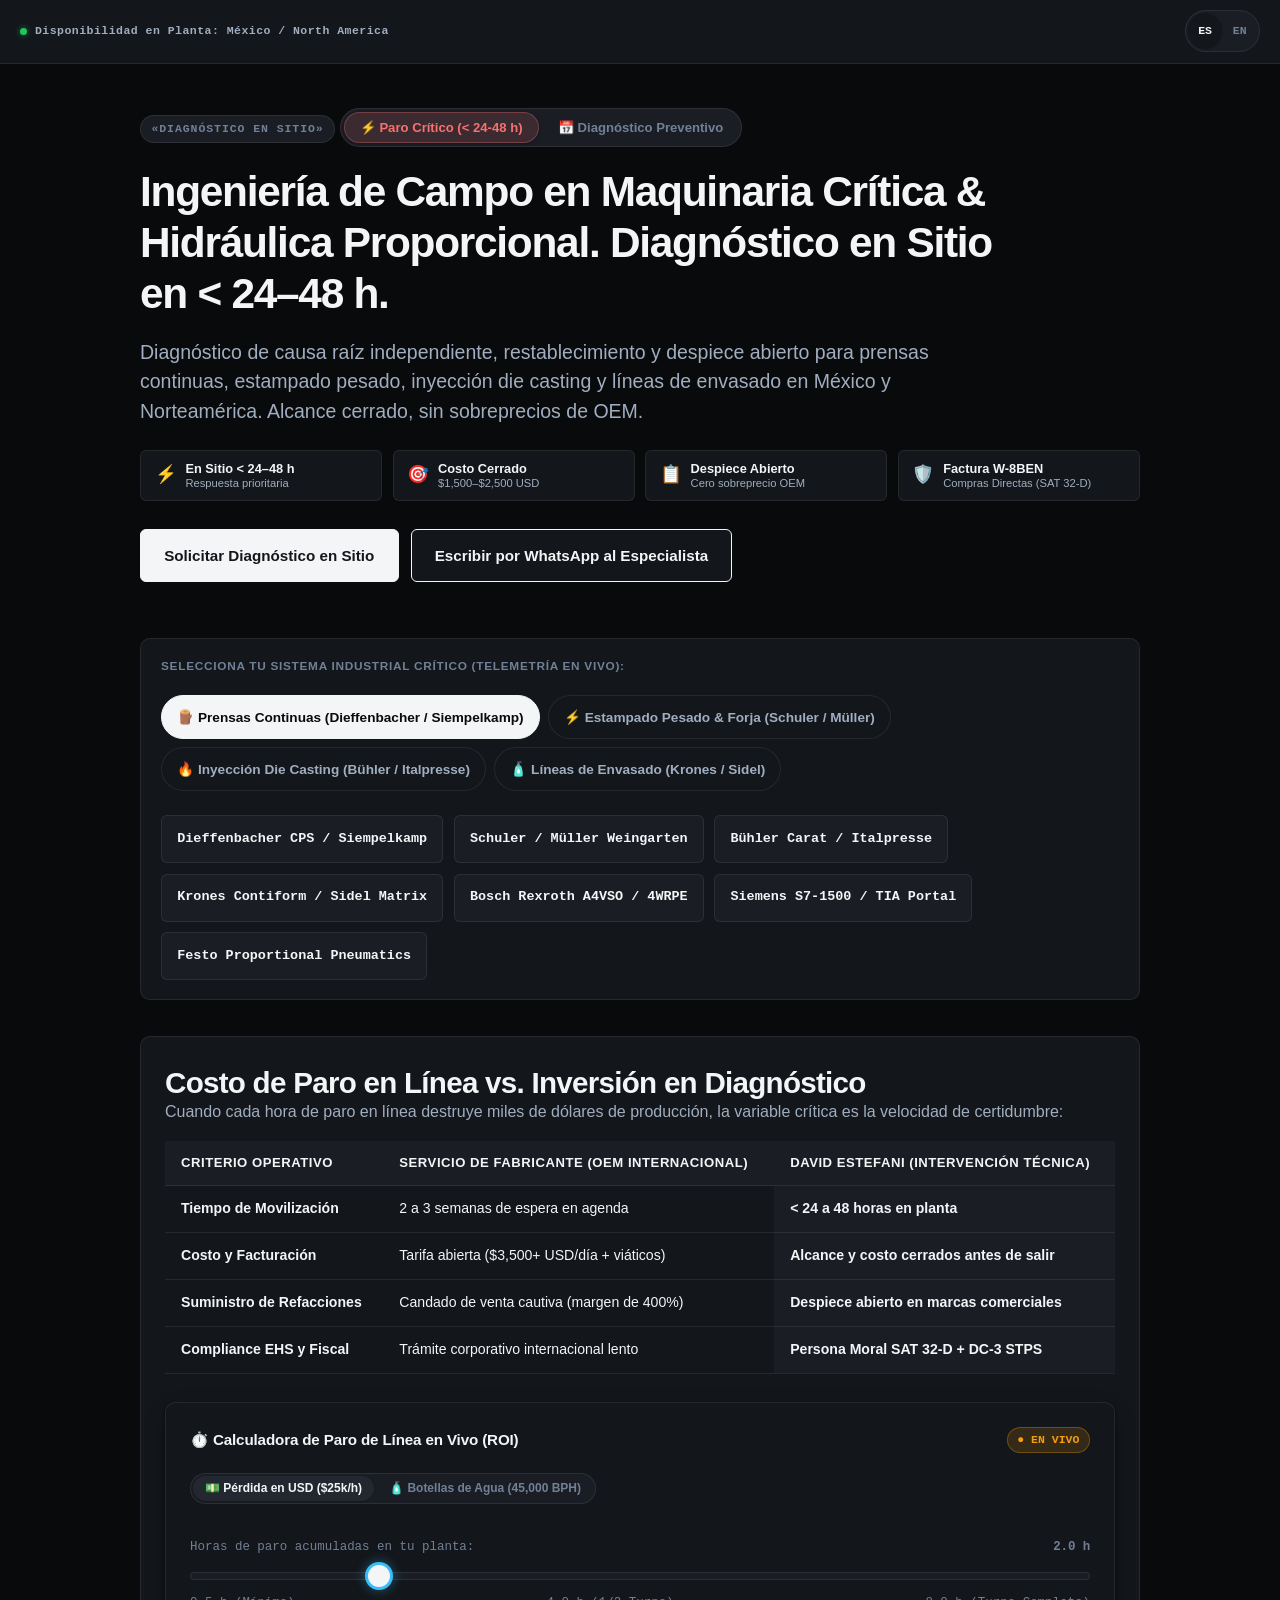
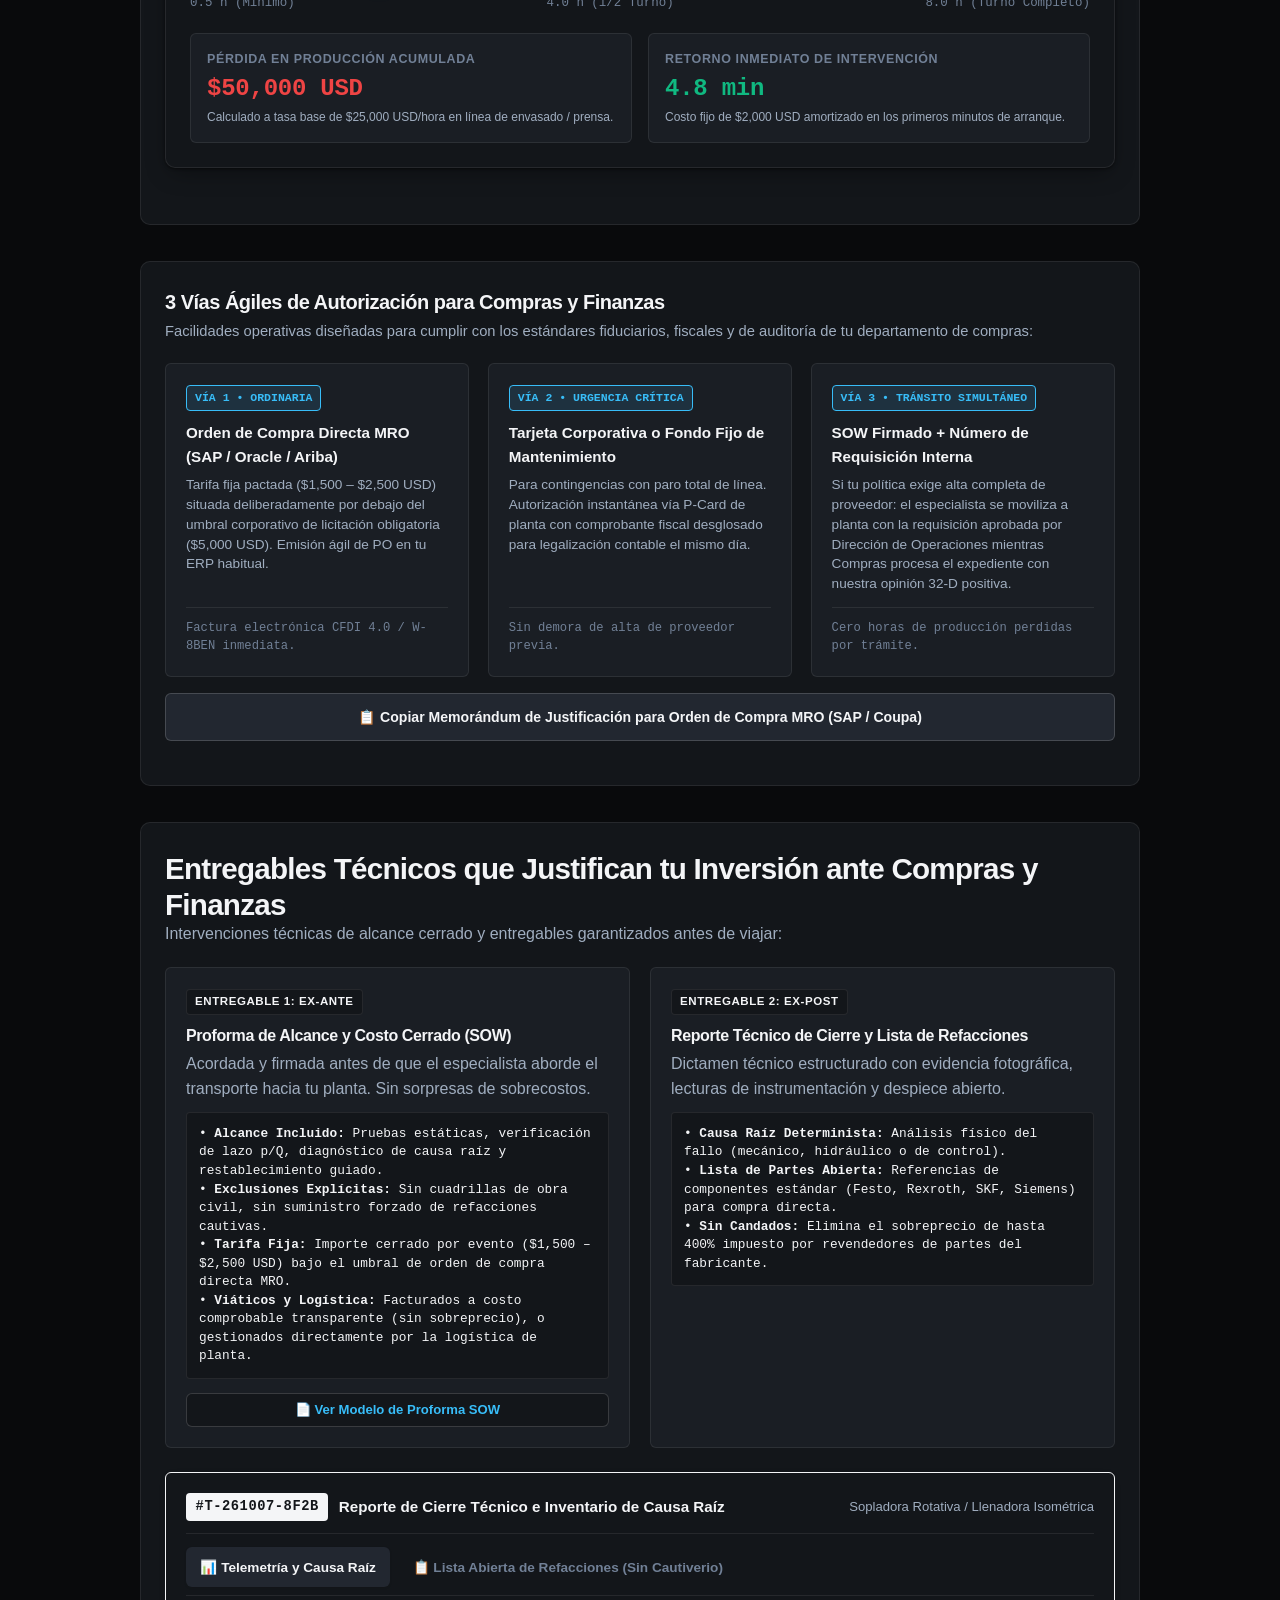
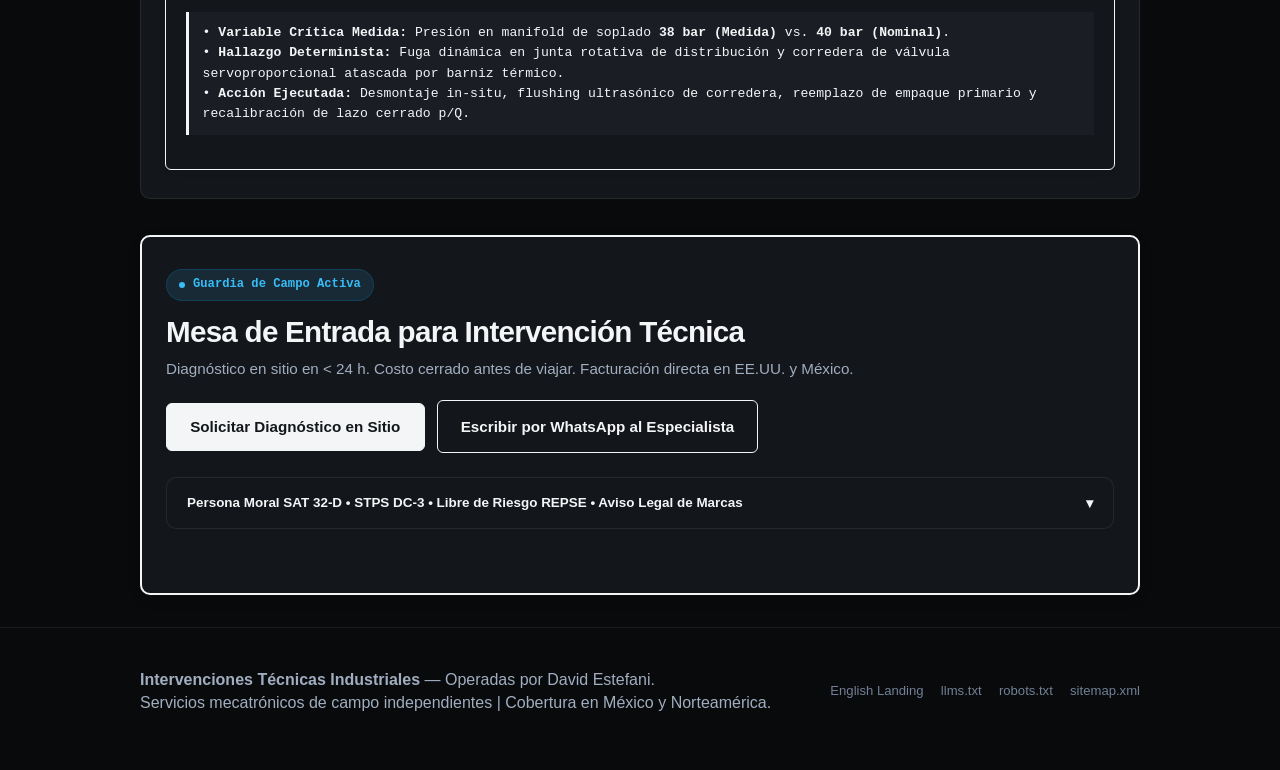
==== commit 53c78b54: "feat(topologies): implement 4 critical industrial topologies, dynamic ROI/SOW and 42-test headless s" ====
--- a/index.html
+++ b/index.html
@@ -20,7 +20,7 @@
         "@type": "ProfessionalService",
         "@id": "https://memoestefani.github.io/intervencion/#provider",
         "name": "David Estefani — Especialista Mecatrónico Industrial",
-        "description": "Servicios profesionales independientes de diagnóstico de causa raíz y restablecimiento operativo en líneas continuas de manufactura.",
+        "description": "Servicios profesionales independientes de ingeniería de campo, diagnóstico de causa raíz y restablecimiento en prensas continuas, estampado pesado, inyección die casting y líneas de envasado.",
         "telephone": "+52-618-106-2487",
         "email": "da.alejandro@gmail.com",
         "areaServed": [
@@ -35,7 +35,7 @@
         "provider": {
           "@id": "https://memoestefani.github.io/intervencion/#provider"
         },
-        "serviceType": "Diagnóstico de Causa Raíz y Restablecimiento de Maquinaria Industrial",
+        "serviceType": "Diagnóstico de Causa Raíz y Restablecimiento en Prensas Continuas, Estampado Pesado, Die Casting y Envasado",
         "termsOfService": "Alcance y costo cerrados antes de movilización. Facturación vía Persona Moral SAT 32-D."
       },
       {
@@ -96,11 +96,11 @@
       </div>
       
       <h1 class="hero-title">
-        Ingeniería de Campo en Soplado &amp; Hidráulica Crítica. Diagnóstico en Sitio en &lt; 24–48 h.
+        Ingeniería de Campo en Maquinaria Crítica &amp; Hidráulica Proporcional. Diagnóstico en Sitio en &lt; 24–48 h.
       </h1>
 
       <p class="hero-subtitle">
-        Diagnóstico de causa raíz independiente, restablecimiento y despiece abierto para maquinaria crítica de envasado y prensas industriales en México y Norteamérica. Alcance cerrado, sin sobreprecios de OEM.
+        Diagnóstico de causa raíz independiente, restablecimiento y despiece abierto para prensas continuas, estampado pesado, inyección die casting y líneas de envasado en México y Norteamérica. Alcance cerrado, sin sobreprecios de OEM.
       </p>
 
       <!-- Micro-Pastillas de Garantía Fiduciaria (Grid 2x2 Corregido con Subtítulos) -->
@@ -150,24 +150,33 @@
     <section class="brands-strip" aria-label="Ecosistema Técnico Soportado">
       <div class="brands-label">SELECCIONA TU SISTEMA INDUSTRIAL CRÍTICO (TELEMETRÍA EN VIVO):</div>
 
-      <!-- Segmentador Táctil de Maquinaria Industrial (Unificado con Ficha para Foveal Continuity INV-10) -->
+      <!-- Segmentador Táctil de Maquinaria Industrial (Unificado con Ficha para Foveal Continuity INV-10 - 4 Topologías) -->
       <div class="machine-segmenter" role="group" aria-label="Segmentador de Maquinaria">
-        <button type="button" class="machine-chip-btn active" id="chipSidel" data-target="specSidel">
-          <span>🧴 Líneas de Envasado (Sidel / Krones)</span>
-        </button>
-        <button type="button" class="machine-chip-btn" id="chipDieff" data-target="specDieff">
+        <button type="button" class="machine-chip-btn active" id="chipDieff" data-target="specDieff" data-topology="Prensas">
           <span>🪵 Prensas Continuas (Dieffenbacher / Siempelkamp)</span>
         </button>
-        <button type="button" class="machine-chip-btn" id="chipRexroth" data-target="specRexroth">
-          <span>⚙️ Hidráulica Proporcional (Rexroth / Moog)</span>
+        <button type="button" class="machine-chip-btn" id="chipRexroth" data-target="specRexroth" data-topology="Estampado">
+          <span>⚡ Estampado Pesado &amp; Forja (Schuler / Müller)</span>
         </button>
+        <button type="button" class="machine-chip-btn" id="chipDieCasting" data-target="specDieCasting" data-topology="DieCasting">
+          <span>🔥 Inyección Die Casting (Bühler / Italpresse)</span>
+        </button>
+        <button type="button" class="machine-chip-btn" id="chipSidel" data-target="specSidel" data-topology="Envasado">
+          <span>🧴 Líneas de Envasado (Krones / Sidel)</span>
+        </button>
       </div>
       <div class="brands-grid" role="group" aria-label="Sistemas industriales">
-        <span class="brand-chip" tabindex="0" data-machine="Líneas de Envasado Sidel Matrix / Combi" data-diag="Soplado y llenado continuo: desincronización de servomotores, presurización de molde 40 bar y micro-fugas en carrusel.">
-          <span>Sidel Matrix / Combi</span>
+        <span class="brand-chip" tabindex="0" data-machine="Prensas Continuas Dieffenbacher CPS / Siempelkamp" data-diag="Prensas continuas: desalineación térmica, desbalance de presiones en marcos y retorno electrohidráulico.">
+          <span>Dieffenbacher CPS / Siempelkamp</span>
         </span>
-        <span class="brand-chip" tabindex="0" data-machine="Prensas Continuas Dieffenbacher CPS" data-diag="Prensas continuas: desalineación térmica, desbalance de presiones en marcos y retorno electrohidráulico.">
-          <span>Dieffenbacher CPS</span>
+        <span class="brand-chip" tabindex="0" data-machine="Prensas de Estampado Pesado Schuler / Müller Weingarten" data-diag="Prensas de estampado: cojín de embutición, servoválvulas Moog D661 y estabilización 315 bar.">
+          <span>Schuler / Müller Weingarten</span>
+        </span>
+        <span class="brand-chip" tabindex="0" data-machine="Inyección de Aluminio Die Casting Bühler Carat / Italpresse" data-diag="Celdas die casting: velocidad de disparo fase 2 (10 m/s), multiplicadores 400 bar y válvulas Moog D634.">
+          <span>Bühler Carat / Italpresse</span>
+        </span>
+        <span class="brand-chip" tabindex="0" data-machine="Líneas de Envasado Krones Contiform / Sidel Matrix" data-diag="Soplado y llenado continuo: desincronización de servomotores, presurización de molde 40 bar y micro-fugas en carrusel.">
+          <span>Krones Contiform / Sidel Matrix</span>
         </span>
         <span class="brand-chip" tabindex="0" data-machine="Sistemas Electrohidráulicos Bosch Rexroth A4VSO / 4WRPE" data-diag="Válvulas proporcionales y bombas de pistones: cavitación, respuesta lenta de corredera y calibración p/Q.">
           <span>Bosch Rexroth A4VSO / 4WRPE</span>
@@ -183,26 +192,26 @@
       <!-- Ficha Técnica Reactiva en el Mismo Viewport -->
       <div class="machine-spec-card" id="machineSpecCard">
         <div class="machine-spec-header">
-          <div class="machine-spec-title" id="machineSpecTitle">Líneas de Envasado Sidel Matrix / Combi</div>
-          <span class="machine-spec-badge" id="machineSpecBadge">Inspección p/Q</span>
+          <div class="machine-spec-title" id="machineSpecTitle">Prensas Continuas Dieffenbacher CPS / Siempelkamp</div>
+          <span class="machine-spec-badge" id="machineSpecBadge">Hidráulica de Prensas Continuas (40-70 m)</span>
         </div>
         <div class="spec-grid-3col">
           <div class="spec-col-item">
             <div class="spec-col-label">Subsistemas Críticos</div>
-            <div class="spec-col-val" id="machineSpecSubsys">Carrusel de soplado, manifold de 40 bar, servoválvulas proporcionales y servos de estirado.</div>
+            <div class="spec-col-val" id="machineSpecSubsys">Marcos de cilindros de prensado, bombas Rexroth A4VSO, manifolds de sincronización y platos térmicos a 220°C.</div>
           </div>
           <div class="spec-col-item">
             <div class="spec-col-label">Modo de Falla Resuelto</div>
-            <div class="spec-col-val" id="machineSpecFailure">Desincronización angular, micro-fugas en juntas rotativas y despresurización de molde.</div>
+            <div class="spec-col-val" id="machineSpecFailure">Deriva térmica de paralelismo entre marcos (&gt; 0.1 mm), desbalance de presiones y saturación por barniz térmico en servoválvulas.</div>
           </div>
           <div class="spec-col-item">
             <div class="spec-col-label">Protocolo de Intervención</div>
-            <div class="spec-col-val" id="machineSpecProtocol">Medición dinámica p/Q en manifold, análisis de bus Profinet y calibración de lazo de servoválvula.</div>
+            <div class="spec-col-val" id="machineSpecProtocol">Compensación de banda muerta en correderas, perfilado de ondulación de bomba, alineación láser y purga de aireación.</div>
           </div>
         </div>
         <div class="machine-spec-footer">
           <div class="machine-spec-rate">
-            Tarifa estimada: <strong id="machineSpecRate">$1,500 – $2,500 USD</strong> (Costo fijo cerrado)
+            Tarifa estimada: <strong id="machineSpecRate">$1,800 – $2,500 USD</strong> (Costo fijo cerrado)
           </div>
           <a class="machine-spec-btn" href="#fieldSymptom" id="btnMachineSpecAction">
             <span>Solicitar Diagnóstico para este Equipo</span>
@@ -529,7 +538,7 @@
         <div class="sow-preview-doc">
           <div class="sow-doc-header">
             <span class="sow-doc-tag">EX-ANTE CONTRACTUAL</span>
-            <span class="sow-doc-folio">FOLIO: #SOW-261008-SIDEL</span>
+            <span class="sow-doc-folio" id="sowDocFolio">FOLIO: #SOW-261008-PRENSAS</span>
           </div>
           <div class="sow-doc-title">Statement of Work / Proforma de Intervención Técnica</div>
           <div class="sow-doc-meta">
@@ -538,7 +547,7 @@
           <hr class="sow-divider">
           <div class="sow-section">
             <h5>1. Objetivo Técnico Delimitado</h5>
-            <p>Inspección mecatrónica de carrusel rotativo de soplado, calibración de servoválvulas proporcionales y restablecimiento de presión de trabajo nominal (40 bar).</p>
+            <p id="sowObjectiveText">Inspección mecatrónica de marcos de prensado continuo, compensación de banda muerta en servoválvulas Rexroth y calibración láser de paralelismo.</p>
           </div>
           <div class="sow-section">
             <h5>2. Exclusiones Explícitas (Cero Sorpresas)</h5>
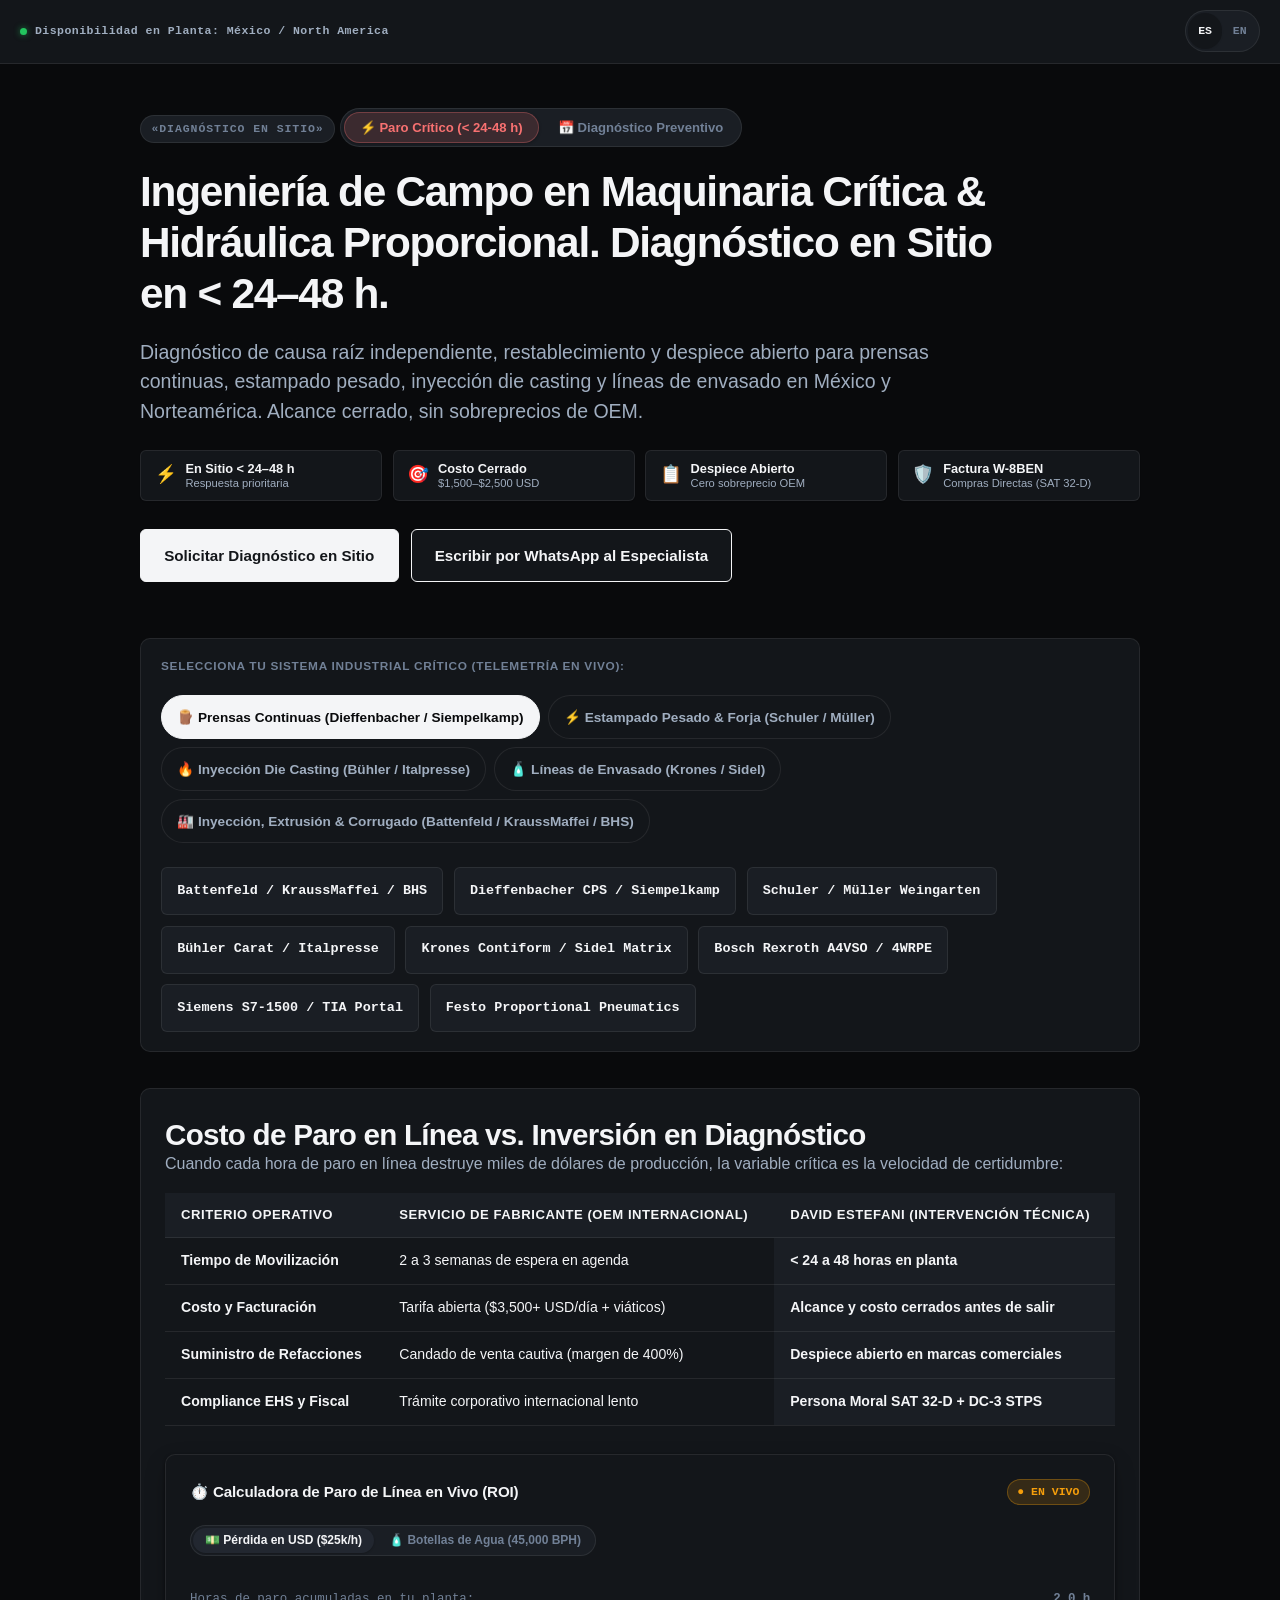
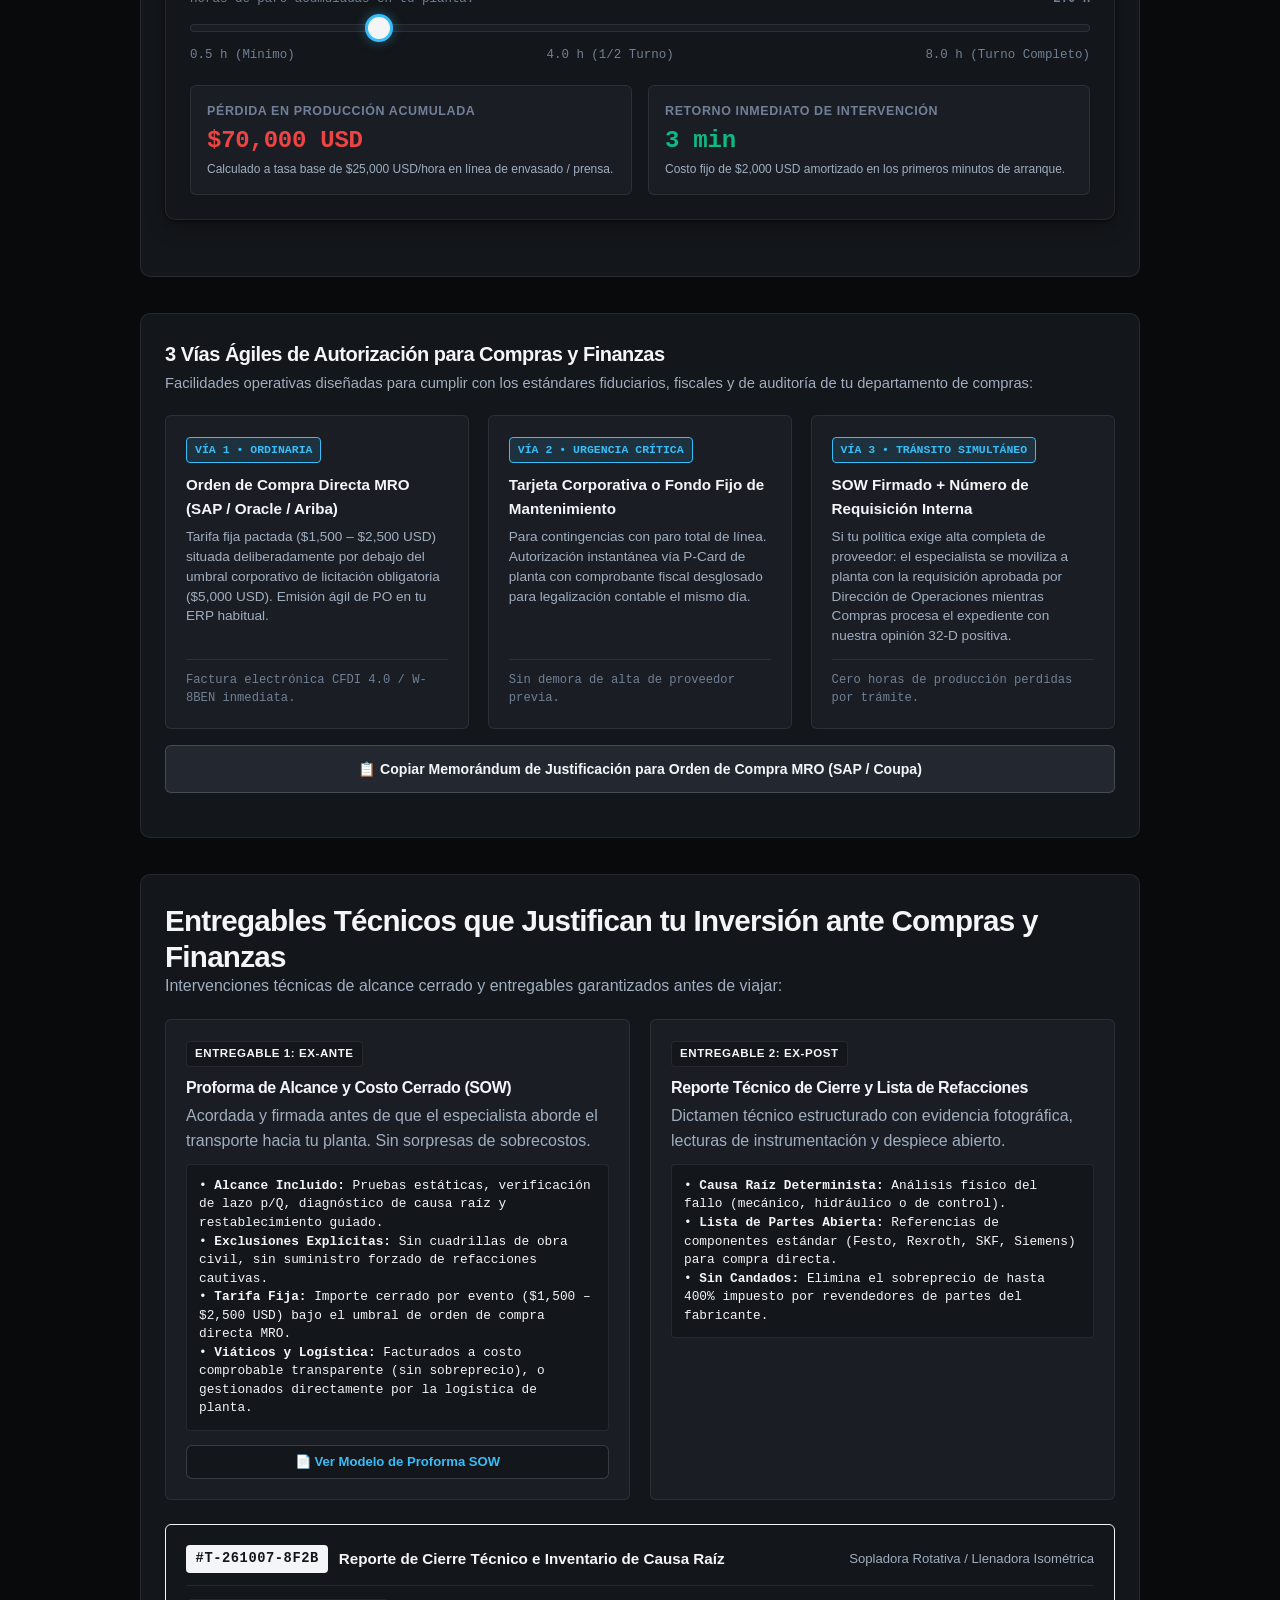
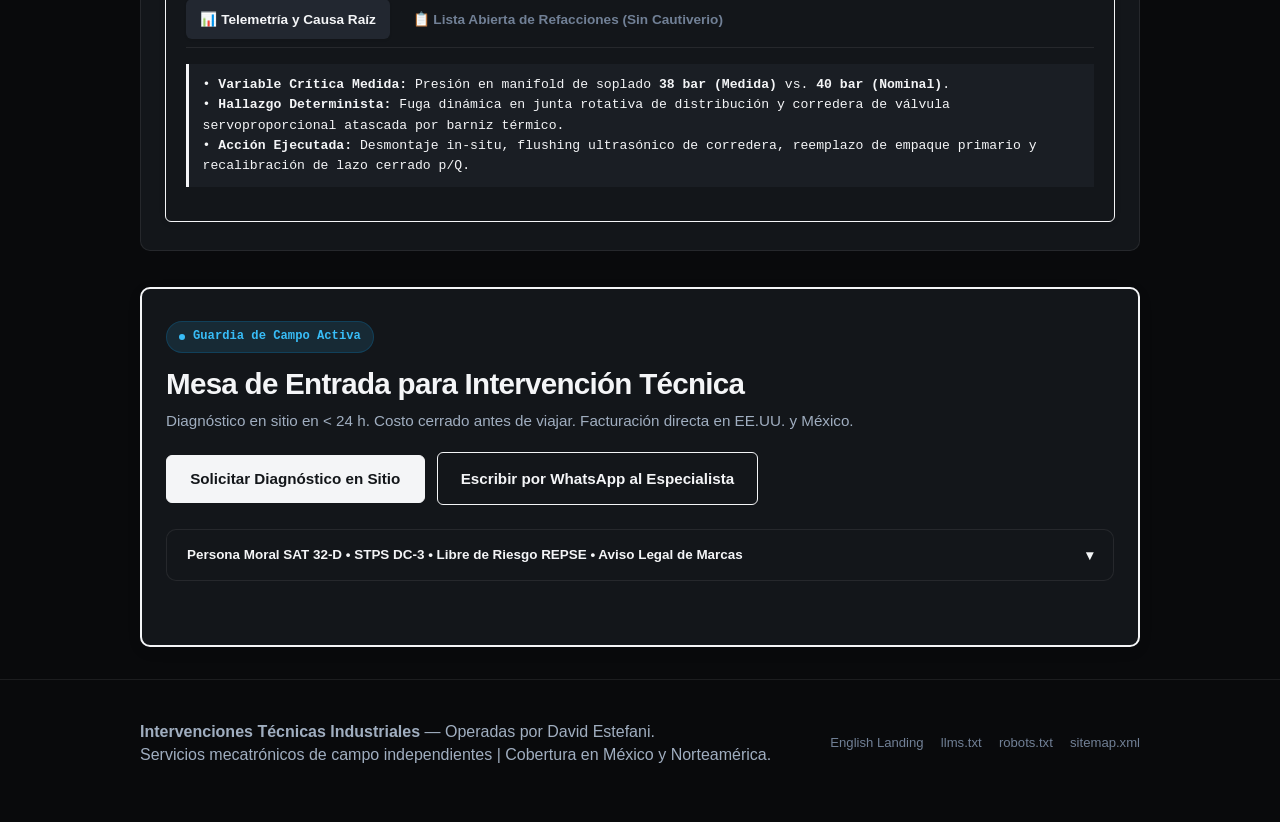
==== commit 47b4e44c: "feat(portal): implement 8 architectural decisions, Cluster 5 Battenfeld/Engel, COTS 15-part catalog," ====
--- a/index.html
+++ b/index.html
@@ -20,7 +20,7 @@
         "@type": "ProfessionalService",
         "@id": "https://memoestefani.github.io/intervencion/#provider",
         "name": "David Estefani — Especialista Mecatrónico Industrial",
-        "description": "Servicios profesionales independientes de ingeniería de campo, diagnóstico de causa raíz y restablecimiento en prensas continuas, estampado pesado, inyección die casting y líneas de envasado.",
+        "description": "Servicios profesionales independientes de ingeniería de campo, diagnóstico de causa raíz y restablecimiento en prensas continuas, estampado pesado, inyección die casting, líneas de envasado y extrusión de polímeros.",
         "telephone": "+52-618-106-2487",
         "email": "da.alejandro@gmail.com",
         "areaServed": [
@@ -35,7 +35,7 @@
         "provider": {
           "@id": "https://memoestefani.github.io/intervencion/#provider"
         },
-        "serviceType": "Diagnóstico de Causa Raíz y Restablecimiento en Prensas Continuas, Estampado Pesado, Die Casting y Envasado",
+        "serviceType": "Diagnóstico de Causa Raíz y Restablecimiento en Prensas Continuas, Estampado Pesado, Die Casting, Envasado y Extrusión",
         "termsOfService": "Alcance y costo cerrados antes de movilización. Facturación vía Persona Moral SAT 32-D."
       },
       {
@@ -164,8 +164,14 @@
         <button type="button" class="machine-chip-btn" id="chipSidel" data-target="specSidel" data-topology="Envasado">
           <span>🧴 Líneas de Envasado (Krones / Sidel)</span>
         </button>
+        <button type="button" class="machine-chip-btn" id="chipExtrusion" data-target="specExtrusion" data-topology="Extrusion">
+          <span>🏭 Inyección, Extrusión &amp; Corrugado (Battenfeld / KraussMaffei / BHS)</span>
+        </button>
       </div>
       <div class="brands-grid" role="group" aria-label="Sistemas industriales">
+        <span class="brand-chip" tabindex="0" data-machine="Inyección de Gran Tonelaje y Corrugado Battenfeld / KraussMaffei / BHS" data-diag="Inyección y corrugado pesado: servoválvulas proporcionales Rexroth 4WRPEH 10 de plastificación, desbalance de fuerza de cierre y bombas A4VSO.">
+          <span>Battenfeld / KraussMaffei / BHS</span>
+        </span>
         <span class="brand-chip" tabindex="0" data-machine="Prensas Continuas Dieffenbacher CPS / Siempelkamp" data-diag="Prensas continuas: desalineación térmica, desbalance de presiones en marcos y retorno electrohidráulico.">
           <span>Dieffenbacher CPS / Siempelkamp</span>
         </span>
@@ -481,6 +487,15 @@
         </div>
 
         <div class="bom-tab-pane" id="tabParts" role="tabpanel">
+          <div class="cots-search-container">
+            <div class="cots-search-header">
+              <label for="filterCrossReference" class="cots-search-label">
+                <span>🔍 Buscador Instantáneo de Refacciones Cruzadas COTS (Parker, Rexroth, Moog, Hydac, Festo):</span>
+              </label>
+              <span class="cots-search-badge">⚡ 0 ms Latencia • Base Local</span>
+            </div>
+            <input type="text" id="filterCrossReference" class="cots-search-input" placeholder="Escribe código OEM, modelo comercial (ej. 4WRPEH, D633, A4VSO, BTL) o fabricante..." autocomplete="off">
+          </div>
           <div class="report-bom-table-wrapper" id="bomPartsContent">
             <table class="report-bom-table">
               <thead>
@@ -562,6 +577,9 @@
           </div>
         </div>
         <div class="sheet-actions">
+          <button type="button" class="btn-print-sow" id="btnPrintSow">
+            <span>🖨️ Imprimir / Guardar SOW para Aprobación SAP</span>
+          </button>
           <button type="button" class="btn btn-secondary" id="btnDismissSowPreview">Cerrar Vista Previa</button>
         </div>
       </div>
--- a/styles.css
+++ b/styles.css
@@ -1849,6 +1849,90 @@
   justify-content: flex-end;
   gap: 0.75rem;
   padding-top: 0.5rem;
+  flex-wrap: wrap;
+}
+
+/* ==========================================================================
+   BUSCADOR INSTANTÁNEO DE REFACCIONES COTS (Decisión 4 / cmdk pattern)
+   ========================================================================== */
+.cots-search-container {
+  margin: 0.75rem 0 1.25rem;
+  background-color: var(--bg-surface);
+  border: 1px solid var(--border-subtle);
+  border-radius: var(--radius-card);
+  padding: 0.85rem 1.15rem;
+}
+
+.cots-search-header {
+  display: flex;
+  justify-content: space-between;
+  align-items: center;
+  margin-bottom: 0.5rem;
+  flex-wrap: wrap;
+  gap: 0.4rem;
+}
+
+.cots-search-label {
+  font-size: 0.84rem;
+  font-weight: 700;
+  color: var(--text-primary);
+  display: inline-flex;
+  align-items: center;
+  gap: 0.35rem;
+}
+
+.cots-search-badge {
+  font-size: 0.72rem;
+  font-weight: 700;
+  color: var(--accent-emerald);
+  background-color: rgba(16, 185, 129, 0.1);
+  padding: 0.2rem 0.55rem;
+  border-radius: 9999px;
+  border: 1px solid rgba(16, 185, 129, 0.2);
+}
+
+.cots-search-input {
+  width: 100%;
+  padding: 0.65rem 0.9rem;
+  font-size: 0.88rem;
+  background-color: var(--bg-subtle);
+  border: 1px solid var(--border-medium);
+  border-radius: var(--radius-sm);
+  color: var(--text-primary);
+  font-family: inherit;
+  transition: border-color 150ms ease, box-shadow 150ms ease;
+  box-sizing: border-box;
+}
+
+.cots-search-input:focus {
+  outline: none;
+  border-color: var(--accent-blue);
+  box-shadow: 0 0 0 2px rgba(59, 130, 246, 0.2);
+}
+
+.btn-print-sow {
+  display: inline-flex;
+  align-items: center;
+  justify-content: center;
+  gap: 0.45rem;
+  padding: 0.6rem 1.15rem;
+  font-size: 0.84rem;
+  font-weight: 700;
+  color: #FFFFFF;
+  background-color: #0F172A;
+  border: 1px solid #334155;
+  border-radius: var(--radius-sm);
+  cursor: pointer;
+  transition: background-color 150ms ease, transform 100ms ease;
+  text-decoration: none;
+}
+
+.btn-print-sow:hover {
+  background-color: #1E293B;
+}
+
+.btn-print-sow:active {
+  transform: translateY(1px);
 }
 
 /* ==========================================================================
@@ -1881,6 +1965,8 @@
   .machine-segmenter,
   .hero-modality-toggle,
   .roi-unit-toggle,
+  .cots-search-container,
+  .btn-print-sow,
   dialog.focus-sheet,
   #copyToastFeedback {
     display: none !important;
